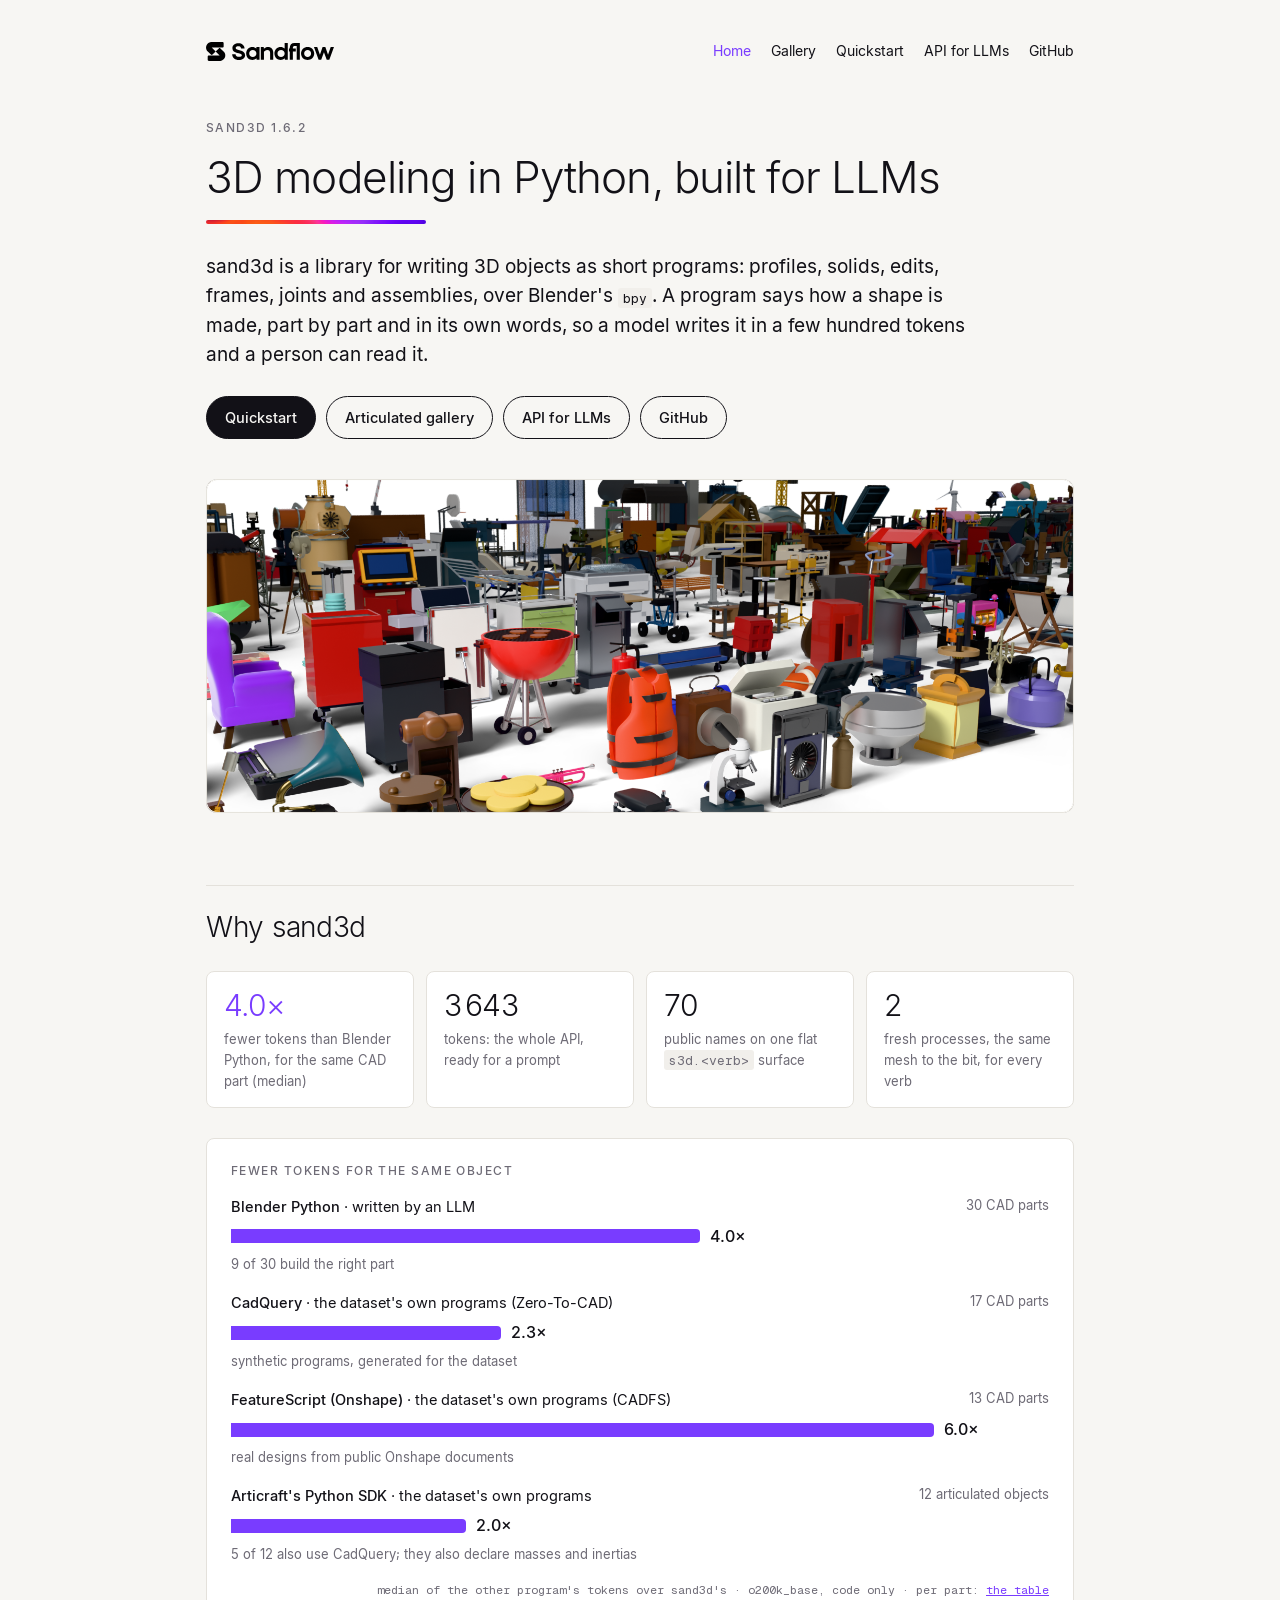
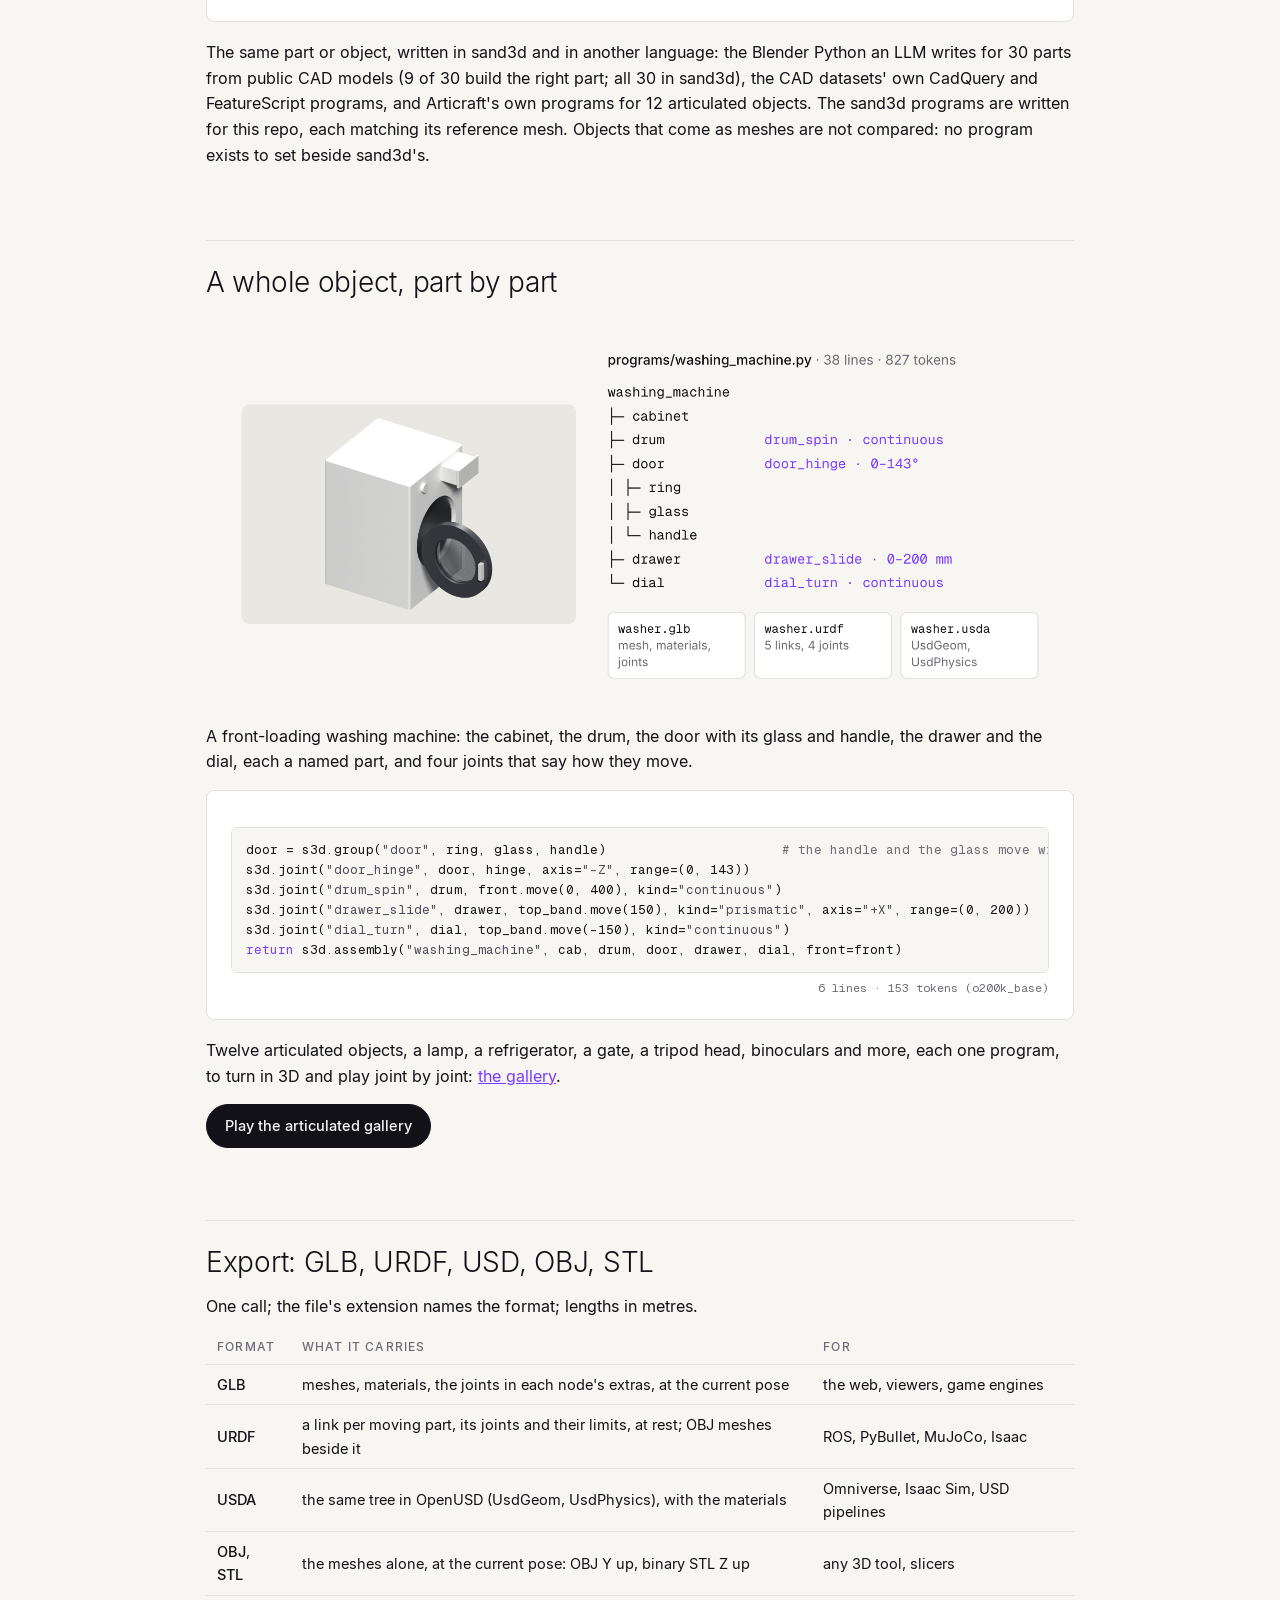
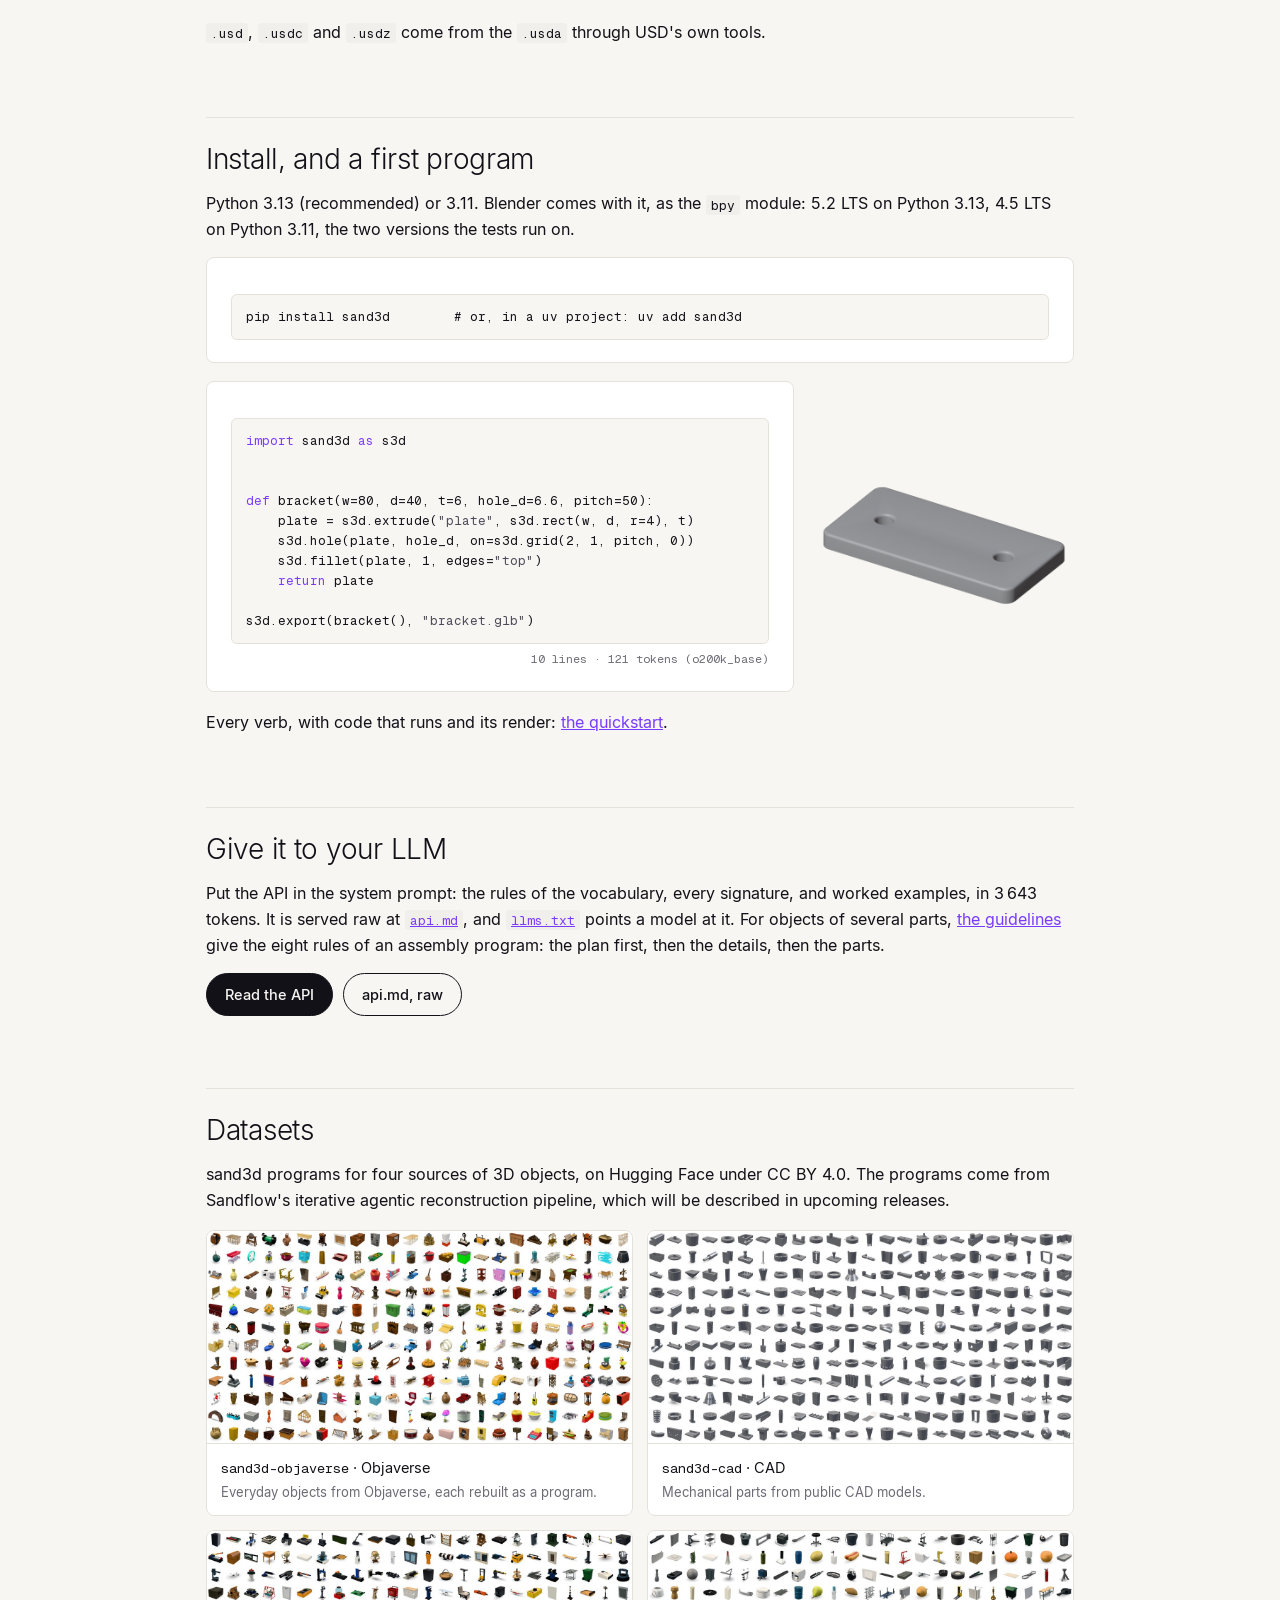
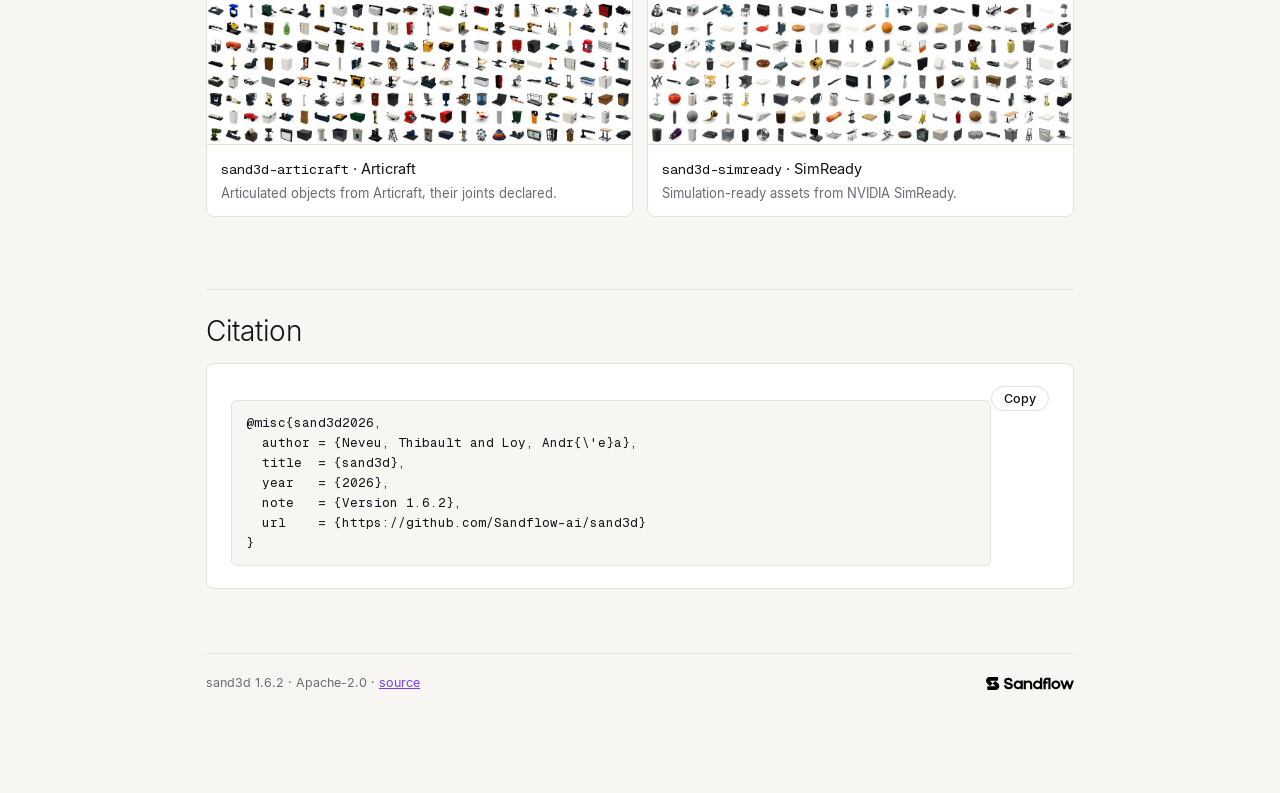
==== site/index.html @ d6c38350 "fix: the README's images show on PyPI PyPI renders the README without the repository around it, so i" ====
<!DOCTYPE html>
<html lang="en"><head><meta charset="utf-8">
<meta name="viewport" content="width=device-width, initial-scale=1">
<title>sand3d: 3D modeling in Python, built for LLMs</title>
<meta name="description" content="3D modeling in Python, built for LLMs.">
<link rel="icon" href="assets/sandflow-symbol-black.svg">
<link rel="stylesheet" href="assets/site.css">
</head><body><div class="page">
<div class="nav"><a href="index.html"><img class="marque" src="assets/sandflow-signature.svg" alt="Sandflow"></a><nav><a href="index.html" class="on">Home</a><a href="gallery.html">Gallery</a><a href="quickstart.html">Quickstart</a><a href="api.html">API for LLMs</a><a href="https://github.com/Sandflow-ai/sand3d">GitHub</a></nav></div>

<p class="repere">sand3d 1.6.2</p>
<h1>3D modeling in Python, built for LLMs</h1>
<div class="bande"></div>
<p class="chapo">sand3d is a library for writing 3D objects as short programs: profiles, solids, edits,
frames, joints and assemblies, over Blender's <code>bpy</code>. A program says how a shape is made, part by part
and in its own words, so a model writes it in a few hundred tokens and a person can read it.</p>
<div class="actions"><a class="btn plein" href="quickstart.html">Quickstart</a>
<a class="btn" href="gallery.html">Articulated gallery</a><a class="btn" href="api.html">API for LLMs</a>
<a class="btn" href="https://github.com/Sandflow-ai/sand3d">GitHub</a></div>
<div class="figure"><img src="assets/hero.png" alt="Objects written in sand3d"></div>

<h2 id="why">Why sand3d</h2>
<div class="cles">
<div class="cle fort"><span class="v">4.0×</span><span class="k">fewer tokens than Blender Python, for the same CAD part (median)</span></div>
<div class="cle"><span class="v">3&#8239;643</span><span class="k">tokens: the whole API, ready for a prompt</span></div>
<div class="cle"><span class="v">70</span><span class="k">public names on one flat <code>s3d.&lt;verb&gt;</code> surface</span></div>
<div class="cle"><span class="v">2</span><span class="k">fresh processes, the same mesh to the bit, for every verb</span></div>
</div>
<div class="fiche"><p class="repere" style="margin-bottom:14px">Fewer tokens for the same object</p><div style="margin:6px 0 16px">
<div style="display:flex;justify-content:space-between;font-size:14.5px"><span><strong>Blender Python</strong> · written by an LLM</span>
<span style="color:var(--gris);font-size:13px">30 CAD parts</span></div>
<div style="display:flex;align-items:center;gap:10px;margin:6px 0 5px"><div style="height:14px;width:57.3%;background:var(--violet);border-radius:0 4px 4px 0"></div><strong>4.0×</strong></div>
<div style="font-size:13px;color:var(--gris)">9 of 30 build the right part</div></div><div style="margin:6px 0 16px">
<div style="display:flex;justify-content:space-between;font-size:14.5px"><span><strong>CadQuery</strong> · the dataset&#x27;s own programs (Zero-To-CAD)</span>
<span style="color:var(--gris);font-size:13px">17 CAD parts</span></div>
<div style="display:flex;align-items:center;gap:10px;margin:6px 0 5px"><div style="height:14px;width:33.0%;background:var(--violet);border-radius:0 4px 4px 0"></div><strong>2.3×</strong></div>
<div style="font-size:13px;color:var(--gris)">synthetic programs, generated for the dataset</div></div><div style="margin:6px 0 16px">
<div style="display:flex;justify-content:space-between;font-size:14.5px"><span><strong>FeatureScript (Onshape)</strong> · the dataset&#x27;s own programs (CADFS)</span>
<span style="color:var(--gris);font-size:13px">13 CAD parts</span></div>
<div style="display:flex;align-items:center;gap:10px;margin:6px 0 5px"><div style="height:14px;width:86.0%;background:var(--violet);border-radius:0 4px 4px 0"></div><strong>6.0×</strong></div>
<div style="font-size:13px;color:var(--gris)">real designs from public Onshape documents</div></div><div style="margin:6px 0 16px">
<div style="display:flex;justify-content:space-between;font-size:14.5px"><span><strong>Articraft&#x27;s Python SDK</strong> · the dataset&#x27;s own programs</span>
<span style="color:var(--gris);font-size:13px">12 articulated objects</span></div>
<div style="display:flex;align-items:center;gap:10px;margin:6px 0 5px"><div style="height:14px;width:28.7%;background:var(--violet);border-radius:0 4px 4px 0"></div><strong>2.0×</strong></div>
<div style="font-size:13px;color:var(--gris)">5 of 12 also use CadQuery; they also declare masses and inertias</div></div><p class="counts">median of the other program's tokens over sand3d's · o200k_base, code only · per part: <a href="tokens.html">the table</a></p></div>
<p>The same part or object, written in sand3d and in another language: the Blender Python an LLM writes for 30 parts
from public CAD models (9 of 30 build the right part; all 30 in sand3d), the CAD datasets' own CadQuery and FeatureScript programs,
and Articraft's own programs for 12 articulated objects. The sand3d programs are written for this repo, each matching
its reference mesh. Objects that come as meshes are not compared: no program exists to set beside sand3d's.</p>

<h2 id="object">A whole object, part by part</h2>
<div class="figure"><img src="assets/washer.png" alt="A washing machine: its part tree, its joints, its three export files"></div>
<p>A front-loading washing machine: the cabinet, the drum, the door with its glass and handle, the drawer and the
dial, each a named part, and four joints that say how they move.</p>
<div class="fiche"><pre class="code">door = s3d.group(<span class="s">&quot;door&quot;</span>, ring, glass, handle)                      <span class="c"># the handle and the glass move with it</span>
s3d.joint(<span class="s">&quot;door_hinge&quot;</span>, door, hinge, axis=<span class="s">&quot;-Z&quot;</span>, range=(<span class="n">0</span>, <span class="n">143</span>))
s3d.joint(<span class="s">&quot;drum_spin&quot;</span>, drum, front.move(<span class="n">0</span>, <span class="n">400</span>), kind=<span class="s">&quot;continuous&quot;</span>)
s3d.joint(<span class="s">&quot;drawer_slide&quot;</span>, drawer, top_band.move(<span class="n">150</span>), kind=<span class="s">&quot;prismatic&quot;</span>, axis=<span class="s">&quot;+X&quot;</span>, range=(<span class="n">0</span>, <span class="n">200</span>))
s3d.joint(<span class="s">&quot;dial_turn&quot;</span>, dial, top_band.move(-<span class="n">150</span>), kind=<span class="s">&quot;continuous&quot;</span>)
<span class="k">return</span> s3d.assembly(<span class="s">&quot;washing_machine&quot;</span>, cab, drum, door, drawer, dial, front=front)</pre><p class="counts">6 lines · 153 tokens (o200k_base)</p></div>
<p>Twelve articulated objects, a lamp, a refrigerator, a gate, a tripod head, binoculars and more, each one program,
to turn in 3D and play joint by joint: <a href="gallery.html">the gallery</a>.</p>
<div class="actions"><a class="btn plein" href="gallery.html">Play the articulated gallery</a></div>

<h2 id="export">Export: GLB, URDF, USD, OBJ, STL</h2>
<p>One call; the file's extension names the format; lengths in metres.</p>
<table><tr><th>format</th><th>what it carries</th><th>for</th></tr>
<tr><td><strong>GLB</strong></td><td>meshes, materials, the joints in each node's extras, at the current pose</td><td>the web, viewers, game engines</td></tr>
<tr><td><strong>URDF</strong></td><td>a link per moving part, its joints and their limits, at rest; OBJ meshes beside it</td><td>ROS, PyBullet, MuJoCo, Isaac</td></tr>
<tr><td><strong>USDA</strong></td><td>the same tree in OpenUSD (UsdGeom, UsdPhysics), with the materials</td><td>Omniverse, Isaac Sim, USD pipelines</td></tr>
<tr><td><strong>OBJ</strong>, <strong>STL</strong></td><td>the meshes alone, at the current pose: OBJ Y up, binary STL Z up</td><td>any 3D tool, slicers</td></tr></table>
<p><code>.usd</code>, <code>.usdc</code> and <code>.usdz</code> come from the <code>.usda</code> through USD's own tools.</p>

<h2 id="start">Install, and a first program</h2>
<p>Python 3.13 (recommended) or 3.11. Blender comes with it, as the <code>bpy</code> module: 5.2 LTS on Python 3.13,
4.5 LTS on Python 3.11, the two versions the tests run on.</p>
<div class="fiche"><pre class="code">pip install sand3d        # or, in a uv project: uv add sand3d</pre></div>
<div class="cote"><div class="fiche"><pre class="code"><span class="k">import</span> sand3d <span class="k">as</span> s3d


<span class="k">def</span> <span class="f">bracket</span>(w=<span class="n">80</span>, d=<span class="n">40</span>, t=<span class="n">6</span>, hole_d=<span class="n">6.6</span>, pitch=<span class="n">50</span>):
    plate = s3d.extrude(<span class="s">&quot;plate&quot;</span>, s3d.rect(w, d, r=<span class="n">4</span>), t)
    s3d.hole(plate, hole_d, on=s3d.grid(<span class="n">2</span>, <span class="n">1</span>, pitch, <span class="n">0</span>))
    s3d.fillet(plate, <span class="n">1</span>, edges=<span class="s">&quot;top&quot;</span>)
    <span class="k">return</span> plate

s3d.export(bracket(), <span class="s">&quot;bracket.glb&quot;</span>)</pre><p class="counts">10 lines · 121 tokens (o200k_base)</p></div><img src="assets/bracket.png" alt="The bracket"></div>
<p>Every verb, with code that runs and its render: <a href="quickstart.html">the quickstart</a>.</p>

<h2 id="llm">Give it to your LLM</h2>
<p>Put the API in the system prompt: the rules of the vocabulary, every signature, and worked examples, in
3&#8239;643 tokens. It is served raw at <a href="api.md"><code>api.md</code></a>, and
<a href="llms.txt"><code>llms.txt</code></a> points a model at it. For objects of several parts, <a href="guidelines.html">the guidelines</a> give the
eight rules of an assembly program: the plan first, then the details, then the parts.</p>
<div class="actions"><a class="btn plein" href="api.html">Read the API</a><a class="btn" href="api.md">api.md, raw</a></div>

<h2 id="datasets">Datasets</h2>
<p>sand3d programs for four sources of 3D objects, on Hugging Face under CC BY 4.0. The programs come from
Sandflow's iterative agentic reconstruction pipeline, which will be described in upcoming releases.</p>
<div class="datasets"><a class="ds" href="https://huggingface.co/datasets/Sandflow/sand3d-objaverse">
<img src="assets/datasets/sand3d-objaverse.jpg" alt="sand3d-objaverse"><span><strong>sand3d-objaverse</strong> · Objaverse</span>
<em>Everyday objects from Objaverse, each rebuilt as a program.</em></a><a class="ds" href="https://huggingface.co/datasets/Sandflow/sand3d-cad">
<img src="assets/datasets/sand3d-cad.jpg" alt="sand3d-cad"><span><strong>sand3d-cad</strong> · CAD</span>
<em>Mechanical parts from public CAD models.</em></a><a class="ds" href="https://huggingface.co/datasets/Sandflow/sand3d-articraft">
<img src="assets/datasets/sand3d-articraft.jpg" alt="sand3d-articraft"><span><strong>sand3d-articraft</strong> · Articraft</span>
<em>Articulated objects from Articraft, their joints declared.</em></a><a class="ds" href="https://huggingface.co/datasets/Sandflow/sand3d-simready">
<img src="assets/datasets/sand3d-simready.jpg" alt="sand3d-simready"><span><strong>sand3d-simready</strong> · SimReady</span>
<em>Simulation-ready assets from NVIDIA SimReady.</em></a></div>

<h2 id="citation">Citation</h2>
<div class="fiche"><button class="copie" data-copy="bib">Copy</button><pre class="code" id="bib">@misc{sand3d2026,
  author = {Neveu, Thibault and Loy, Andr{\&#x27;e}a},
  title  = {sand3d},
  year   = {2026},
  note   = {Version 1.6.2},
  url    = {https://github.com/Sandflow-ai/sand3d}
}</pre></div>

<div class="fin"><span>sand3d 1.6.2 · Apache-2.0 · <a href="https://github.com/Sandflow-ai/sand3d">source</a></span>
<img src="assets/sandflow-signature.svg" alt="Sandflow"></div>
</div><script>
document.querySelectorAll("[data-copy]").forEach(b => b.addEventListener("click", () => {
  const text = document.getElementById(b.dataset.copy).textContent;
  navigator.clipboard.writeText(text).then(() => { const t = b.textContent; b.textContent = "Copied";
    setTimeout(() => b.textContent = t, 1400); });
}));
</script></body></html>
---- site/assets/site.css ----
@font-face { font-family: "Inter"; font-weight: 300; font-display: swap; src: url(inter-300.woff2) format("woff2") }
@font-face { font-family: "Inter"; font-weight: 400; font-display: swap; src: url(inter-400.woff2) format("woff2") }
@font-face { font-family: "Inter"; font-weight: 500; font-display: swap; src: url(inter-500.woff2) format("woff2") }
@font-face { font-family: "Geist Mono"; font-weight: 400; font-display: swap; src: url(geist-mono-400.ttf) format("truetype") }
/* Sandflow's visual identity, light theme: Craie ground, Encre text, Inter in three
   weights and Geist Mono for code, violet the one touch of colour, the gradient a thin band.
   The fonts, the logo and the band are embedded by page.py (brand/). */
:root {
  --encre: #121117;   --craie: #F7F6F3;   --gris: #6E6B76;   --blanc: #FFFFFF;
  --violet: #793CFF;  --violet-pale: #EFE8FF;  --violet-voile: #F6F2FF;
  --corail-texte: #C2234A;
  --filet: #E4E1DB;   --craie-2: #F1EFEB;
  --radius: 8px;
  --sans: "Inter", system-ui, -apple-system, "Segoe UI", sans-serif;
  --mono: "Geist Mono", ui-monospace, SFMono-Regular, Menlo, monospace;
}
* { box-sizing: border-box }
html { -webkit-print-color-adjust: exact; print-color-adjust: exact }
body {
  margin: 0; background: var(--craie); color: var(--encre);
  font: 400 16px/1.6 var(--sans); font-synthesis: none; text-align: left;
  -webkit-font-smoothing: antialiased;
}
.page { max-width: 920px; margin: 0 auto; padding: 40px 26px 100px }
.marque { width: 128px; height: auto; display: block; margin: 0 0 56px }
h1 { font-size: 44px; line-height: 1.12; font-weight: 300; letter-spacing: -.02em; margin: 0 0 18px }
h2 { font-size: 28px; line-height: 1.25; font-weight: 300; letter-spacing: -.01em;
     margin: 72px 0 14px; padding-top: 24px; border-top: 1px solid var(--filet) }
h3 { font-size: 16px; font-weight: 500; margin: 0 0 6px }
p  { margin: 0 0 15px }
a  { color: var(--violet) }
strong { font-weight: 500 }
.bande { height: 4px; background: url("band.jpg") center / cover no-repeat; border-radius: 2px;
         margin: 0 0 28px; max-width: 220px }
.chapo { font-size: 19px; line-height: 1.55; color: var(--encre); margin-bottom: 26px; max-width: 64ch }
.meta-bloc { font-size: 13.5px; color: var(--gris); line-height: 1.9;
             border-left: 1px solid var(--filet); padding-left: 15px; margin-bottom: 36px }
.meta-bloc strong { color: var(--encre) }
.cles { display: grid; grid-template-columns: repeat(auto-fit, minmax(160px, 1fr));
        gap: 12px; margin: 26px 0 30px }
.cle  { background: var(--blanc); border: 1px solid var(--filet); border-radius: var(--radius); padding: 16px 17px }
.cle .v { font-size: 30px; font-weight: 300; letter-spacing: -.02em; display: block; line-height: 1.15 }
.cle .k { font-size: 13px; color: var(--gris); margin-top: 6px; display: block }
.cle.fort .v { color: var(--violet) }
.repere { font-size: 12px; font-weight: 500; letter-spacing: .12em; text-transform: uppercase; color: var(--gris) }
.cle-phrase { font-size: 17px; line-height: 1.55; color: var(--encre); margin: 0 0 22px; max-width: 70ch }
table { width: 100%; border-collapse: collapse; margin: 18px 0 24px; font-size: 14.5px }
th { text-align: left; font-size: 12px; font-weight: 500; color: var(--gris); text-transform: uppercase;
     letter-spacing: .1em; padding: 0 11px 8px; border-bottom: 1px solid var(--filet) }
td { padding: 8px 11px; border-bottom: 1px solid var(--filet) }
.fiche { background: var(--blanc); border: 1px solid var(--filet); border-radius: var(--radius);
         padding: 22px 24px; margin-bottom: 18px }
.fiche--large { padding: 26px 28px }
.pid { font-family: var(--mono); font-size: 11.5px; color: var(--gris); font-weight: 400; margin-left: 8px }
.duo { display: grid; grid-template-columns: 1fr 1fr; gap: 13px; margin: 14px 0 10px }
figure { margin: 0 }
figcaption { font-size: 12px; color: var(--gris); margin-top: 6px; text-align: center; font-family: var(--mono) }
.note { background: var(--blanc); border: 1px solid var(--filet); border-left: 2px solid var(--encre);
        padding: 14px 17px; border-radius: 0 6px 6px 0; font-size: 14.5px; margin: 22px 0 }
.note--ok { border-left-color: var(--violet) }
ul { padding-left: 21px; margin: 0 0 17px } li { margin-bottom: 9px }
code { font-family: var(--mono); font-size: 13px; background: var(--craie-2); padding: 1.5px 5px; border-radius: 3px }
.fin { margin-top: 64px; padding-top: 19px; border-top: 1px solid var(--filet); font-size: 12.5px; color: var(--gris);
       display: flex; justify-content: space-between; align-items: center; gap: 16px; flex-wrap: wrap }
.fin img { width: 88px; height: auto; display: block }
@media (max-width: 660px) {
  .duo { grid-template-columns: 1fr }
  .page { padding: 28px 17px 66px }
  h1 { font-size: 32px }
}
@media print { body { background: var(--blanc) } }

/* quickstart */
.toc { display: flex; flex-wrap: wrap; gap: 8px; margin: 0 0 10px }
.toc a { font-size: 13px; text-decoration: none; background: var(--blanc); border: 1px solid var(--filet);
         border-radius: 999px; padding: 4px 12px; color: var(--encre) }
.toc a:hover { border-color: var(--violet); color: var(--violet) }
.sig { display: flex; gap: 12px; align-items: baseline; flex-wrap: wrap; margin: 2px 0 }
.sig code { color: var(--violet); background: none; padding: 0; font-size: 13px }
.sig span { font-size: 13.5px; color: var(--gris) }
.fnote { font-size: 14.5px; margin: 10px 0 12px }
.split { display: grid; grid-template-columns: 1fr; gap: 14px }
.split .solo { text-align: center }
.solo img { max-width: 100%; max-height: 420px; width: auto; height: auto; display: inline-block;
            border: 1px solid var(--filet); border-radius: 6px }
.duo img { height: 360px; width: 100%; object-fit: contain; background: var(--blanc);
           border: 1px solid var(--filet); border-radius: 6px; display: block }
pre.code { font-family: var(--mono); font-size: 12.5px; line-height: 1.6; background: var(--craie);
           border: 1px solid var(--filet); border-radius: 6px; padding: 12px 14px; margin: 0;
           overflow-x: auto; white-space: pre; color: var(--encre) }
pre.code .k { color: var(--violet) }
pre.code .vb { color: var(--encre); font-weight: 500 }
pre.code .f { color: var(--encre); font-weight: 500 }
pre.code .s { color: #4E4A57 }
pre.code .n { color: var(--encre) }
pre.code .c { color: var(--gris); font-style: italic }
.fiche > pre.code { margin-top: 14px }
ol.rules { padding-left: 22px } ol.rules li { margin-bottom: 11px }
ul.lines { margin: 14px 0 0; font-size: 14.5px }
.counts { font-family: var(--mono); font-size: 11.5px; color: var(--gris); margin: 6px 0 0; text-align: right }
/* the 3D viewer: parts | model | code, wider than the page */
.viewer-card { margin-bottom: 10px }
.viewer { width: min(1480px, calc(100vw - 40px)); position: relative; left: 50%; transform: translateX(-50%);
          display: grid; grid-template-columns: 210px minmax(0, 1.15fr) minmax(0, 1fr); gap: 12px; height: 580px }
.viewer .tree { background: var(--blanc); border: 1px solid var(--filet); border-radius: var(--radius); overflow: auto;
                padding: 8px 0; font-size: 13px }
.viewer .row { cursor: pointer; padding: 4px 10px; white-space: nowrap; display: flex; align-items: center; gap: 8px }
.viewer .row:hover { background: var(--craie) }
.viewer .row.on { background: var(--violet-pale); color: var(--violet); font-weight: 500 }
.viewer .row b { width: 10px; height: 10px; border-radius: 3px; flex: none; border: 1px solid rgba(0,0,0,.15) }
.viewer .row em { color: var(--gris); font-style: normal; font-family: var(--mono); font-size: 11.5px }
.viewer .view3d { position: relative; background: var(--blanc); border: 1px solid var(--filet); border-radius: var(--radius); overflow: hidden }
.viewer canvas { width: 100%; height: 100%; display: block; cursor: grab }
.viewer .hint { position: absolute; left: 12px; bottom: 9px; font-size: 11.5px; color: var(--gris); pointer-events: none }
.viewer .vcode { height: 100%; overflow: auto; padding: 10px 0; background: var(--blanc) }
.viewer .ln { display: block; padding: 0 12px 0 0; white-space: pre }
.viewer .ln i { display: inline-block; width: 38px; padding-right: 10px; text-align: right; color: #AEABB5;
                font-style: normal; user-select: none }
.viewer .ln.hot { background: var(--violet-voile); box-shadow: inset 2px 0 0 var(--violet) }
.viewer + .counts { width: min(1480px, calc(100vw - 40px)); position: relative; left: 50%; transform: translateX(-50%) }
@media (max-width: 900px) { .viewer { grid-template-columns: 1fr; height: auto } .viewer .view3d { height: 420px }
                            .viewer .vcode { max-height: 420px } }
.gallery { display: grid; grid-template-columns: repeat(8, minmax(0, 1fr)); gap: 8px; margin: 18px 0 14px;
           width: min(1480px, calc(100vw - 40px)); position: relative; left: 50%; transform: translateX(-50%) }
.thumb { background: var(--blanc); border: 1px solid var(--filet); border-radius: 8px; padding: 6px 6px 7px; cursor: pointer;
         font: inherit; text-align: left; display: flex; flex-direction: column; gap: 3px; color: var(--encre) }
.thumb img { width: 100%; height: 82px; object-fit: contain; display: block }
.thumb span { font-size: 12.5px; font-weight: 500 }
.thumb em { font-style: normal; font-family: var(--mono); font-size: 10.5px; color: var(--gris);
            overflow: hidden; text-overflow: ellipsis; white-space: nowrap }
.thumb:hover { border-color: var(--violet) }
.thumb.on { border-color: var(--violet); box-shadow: 0 0 0 2px var(--violet-pale) }
.vwrap[hidden] { display: none }
@media (max-width: 1100px) { .gallery { grid-template-columns: repeat(4, minmax(0, 1fr)) } }
/* the articulated gallery: the objects in a column, the viewer beside it; the joints under the model */
.agal { width: min(1560px, calc(100vw - 40px)); margin: 0 auto 30px; display: grid; grid-template-columns: 190px minmax(0, 1fr); gap: 14px }
.agal .gallery { width: auto; position: static; transform: none; grid-template-columns: 1fr; margin: 0; align-content: start;
                 max-height: 640px; overflow-y: auto; padding-right: 4px }
.agal .thumb img { height: 96px }
.agal .viewer { width: auto; position: static; transform: none; grid-template-columns: 200px minmax(0, 1.2fr) minmax(0, 1fr) }
.agal .viewer + .counts { width: auto; position: static; transform: none }
.joints { display: flex; flex-wrap: wrap; align-items: center; gap: 10px 22px; margin: 10px 0 2px; font-size: 13px }
.joints .play { font: 500 13.5px var(--sans); background: var(--encre); color: var(--craie); border: 0; border-radius: 999px;
                padding: 7px 18px; cursor: pointer }
.joints .play:hover { background: var(--violet) }
.joints label { display: flex; align-items: center; gap: 8px; font-family: var(--mono); font-size: 12px }
.joints input { accent-color: var(--violet); width: 130px }
.joints em { font-style: normal; color: var(--gris); min-width: 44px }
@media (max-width: 1100px) { .agal { grid-template-columns: 1fr } .agal .gallery { grid-template-columns: repeat(4, 1fr); max-height: none } }

.nav { display: flex; align-items: center; justify-content: space-between; gap: 16px; margin: 0 0 56px }
.nav .marque { margin: 0 }
.nav nav { display: flex; gap: 20px; font-size: 14px }
.nav nav a { color: var(--encre); text-decoration: none }
.nav nav a:hover, .nav nav a.on { color: var(--violet) }
.actions { display: flex; gap: 10px; flex-wrap: wrap; margin: 0 0 40px }
.btn { display: inline-block; font-size: 14.5px; font-weight: 500; text-decoration: none; border-radius: 999px;
       padding: 9px 18px; border: 1px solid var(--encre); color: var(--encre) }
.btn.plein { background: var(--encre); color: var(--craie) }
.btn:hover { border-color: var(--violet); color: var(--violet) }
.btn.plein:hover { background: var(--violet); color: var(--blanc) }
.figure { margin: 18px 0 8px }
.figure img { width: 100%; height: auto; display: block; border-radius: 8px }
.cote { display: grid; grid-template-columns: 1fr 260px; gap: 20px; align-items: center }
.cote img { width: 100%; height: auto }
.copie { float: right; font: 500 12.5px var(--sans); background: var(--blanc); border: 1px solid var(--filet);
         border-radius: 999px; padding: 4px 12px; cursor: pointer; color: var(--encre) }
.copie:hover { border-color: var(--violet); color: var(--violet) }
ol.rules li { font-size: 15px }
.datasets { display: grid; grid-template-columns: 1fr 1fr; gap: 14px; margin: 16px 0 10px }
.ds { display: block; background: var(--blanc); border: 1px solid var(--filet); border-radius: var(--radius);
      overflow: hidden; text-decoration: none; color: var(--encre) }
.ds:hover { border-color: var(--violet) }
.ds img { width: 100%; height: auto; display: block; border-bottom: 1px solid var(--filet) }
.ds span { display: block; font-size: 14.5px; padding: 12px 14px 2px }
.ds strong { font-weight: 500; font-family: var(--mono); font-size: 13.5px }
.ds em { display: block; font-style: normal; font-size: 13px; color: var(--gris); padding: 0 14px 13px }
@media (max-width: 660px) { .datasets { grid-template-columns: 1fr } .cote { grid-template-columns: 1fr } .nav nav { gap: 12px } }
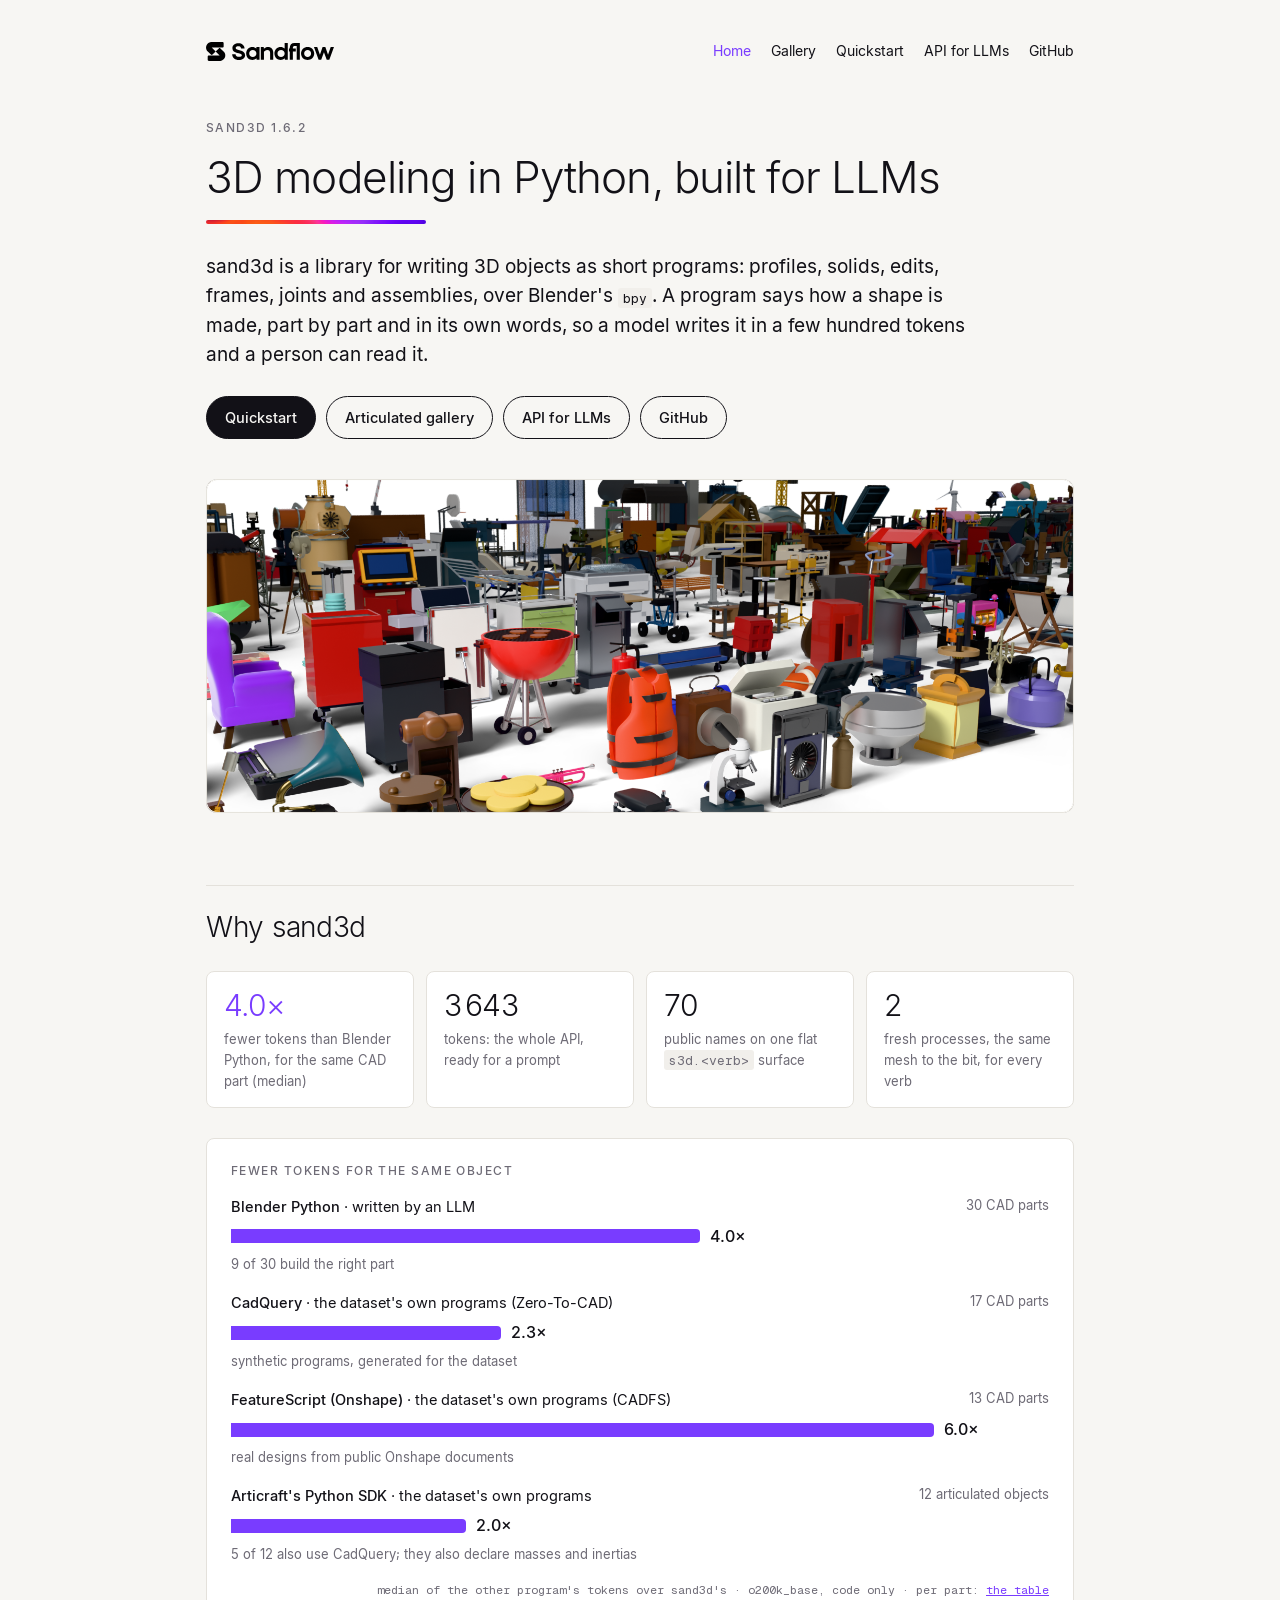
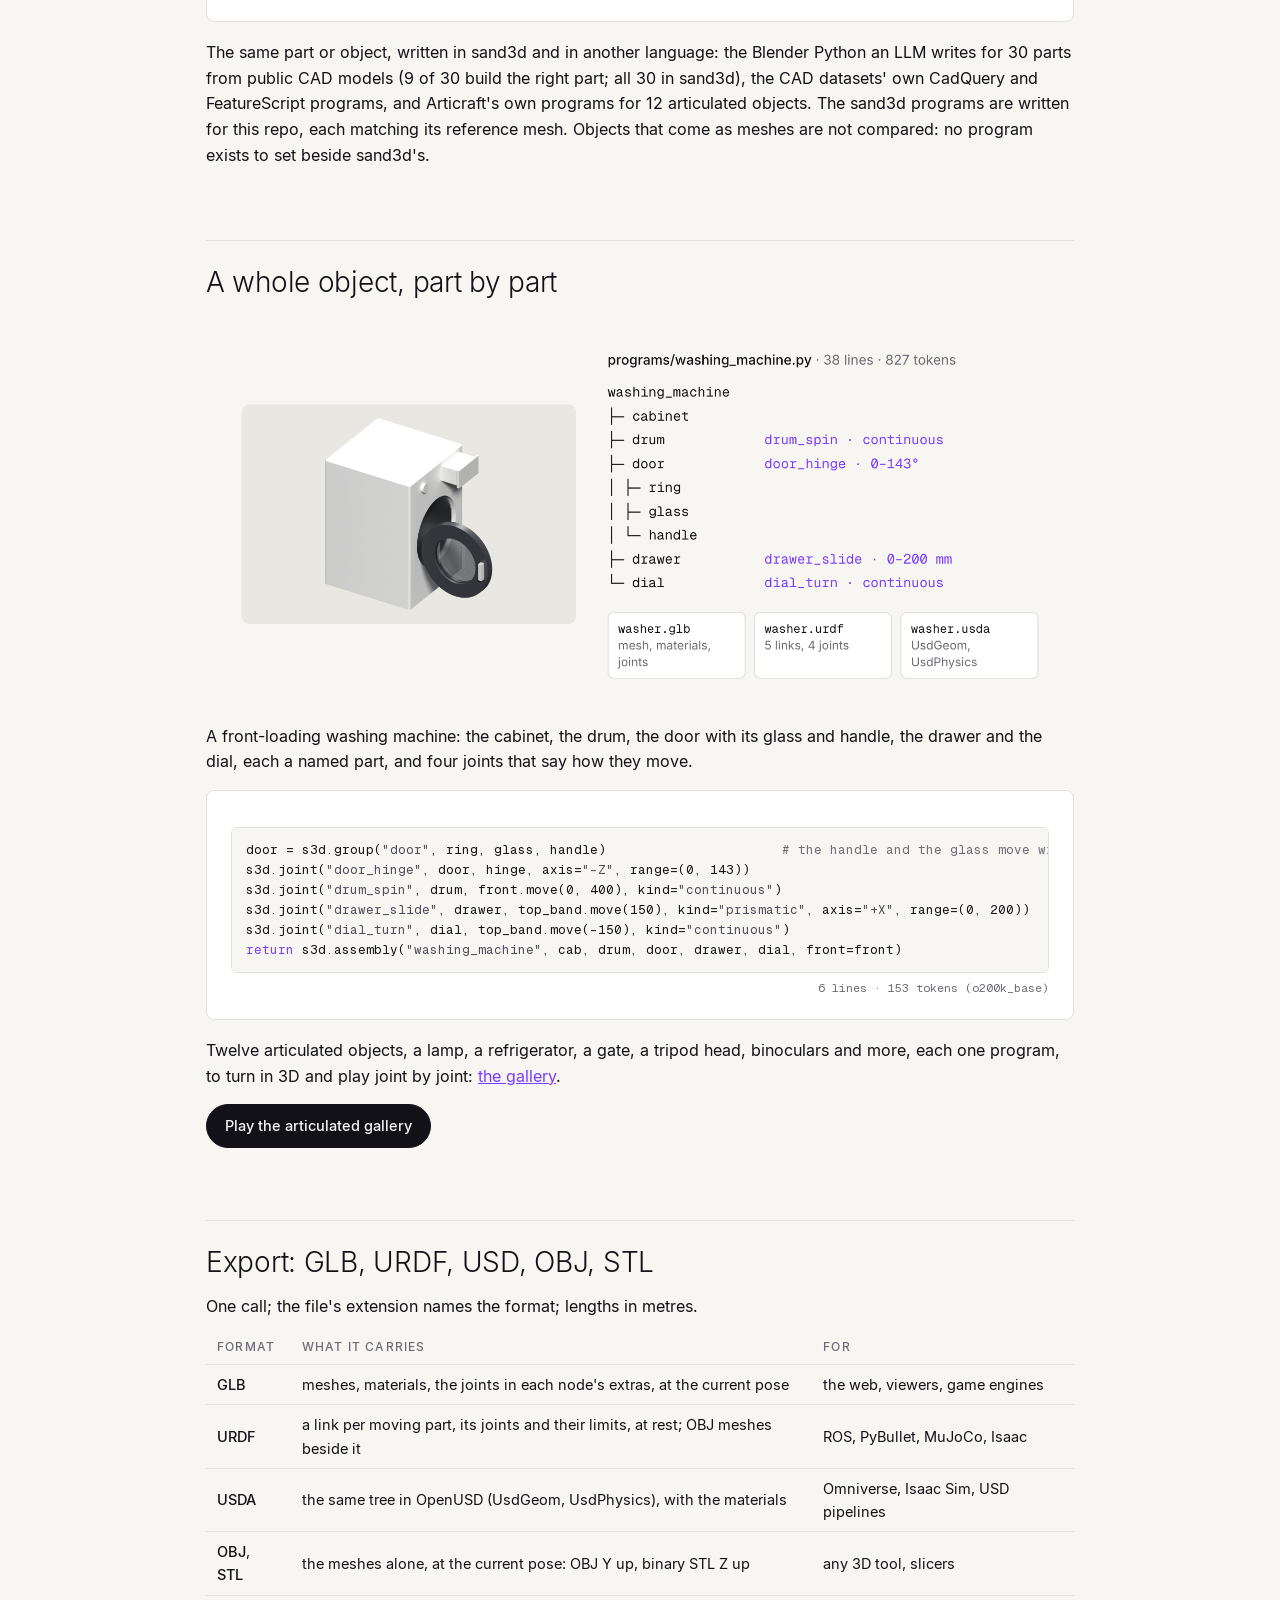
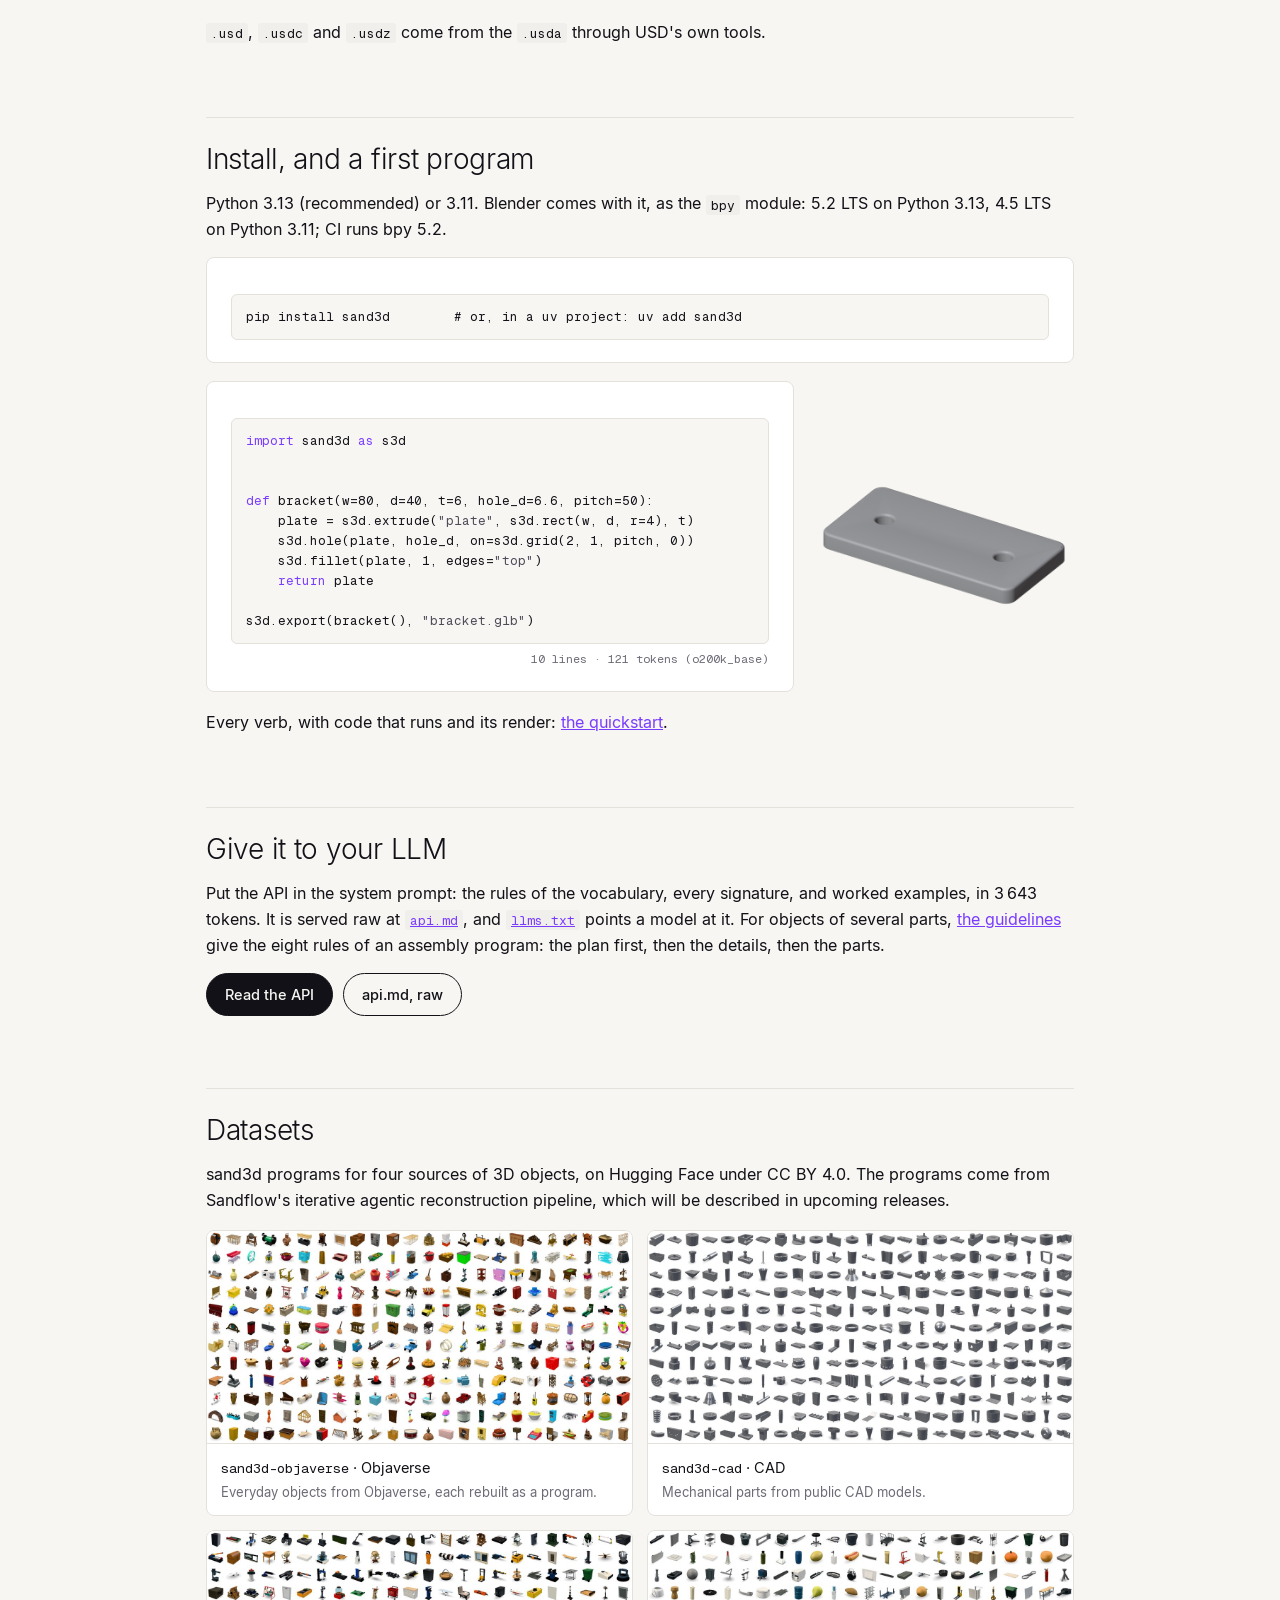
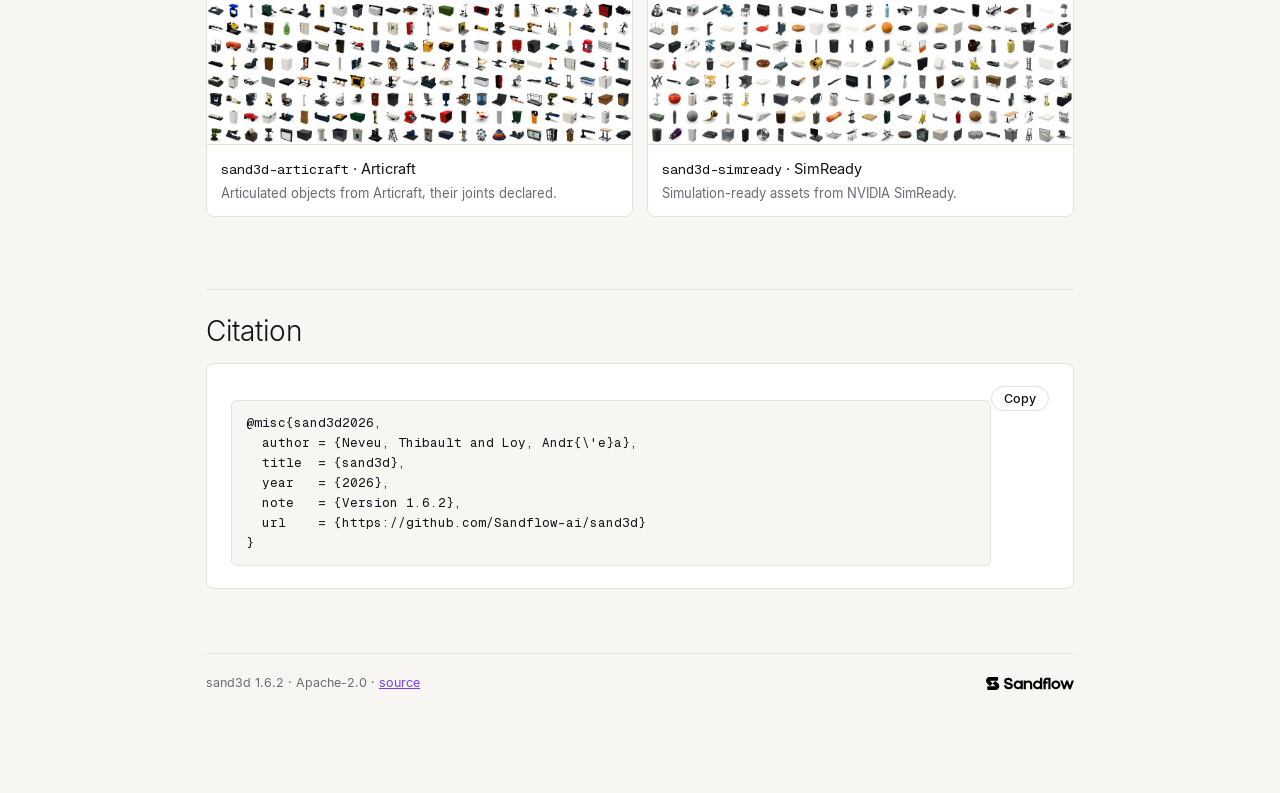
==== commit b94416f9: "docs: drop internal references and the old name, state what CI runs - Site: the washing machine's do" ====
--- a/site/index.html
+++ b/site/index.html
@@ -73,7 +73,7 @@
 
 <h2 id="start">Install, and a first program</h2>
 <p>Python 3.13 (recommended) or 3.11. Blender comes with it, as the <code>bpy</code> module: 5.2 LTS on Python 3.13,
-4.5 LTS on Python 3.11, the two versions the tests run on.</p>
+4.5 LTS on Python 3.11; CI runs bpy 5.2.</p>
 <div class="fiche"><pre class="code">pip install sand3d        # or, in a uv project: uv add sand3d</pre></div>
 <div class="cote"><div class="fiche"><pre class="code"><span class="k">import</span> sand3d <span class="k">as</span> s3d
 
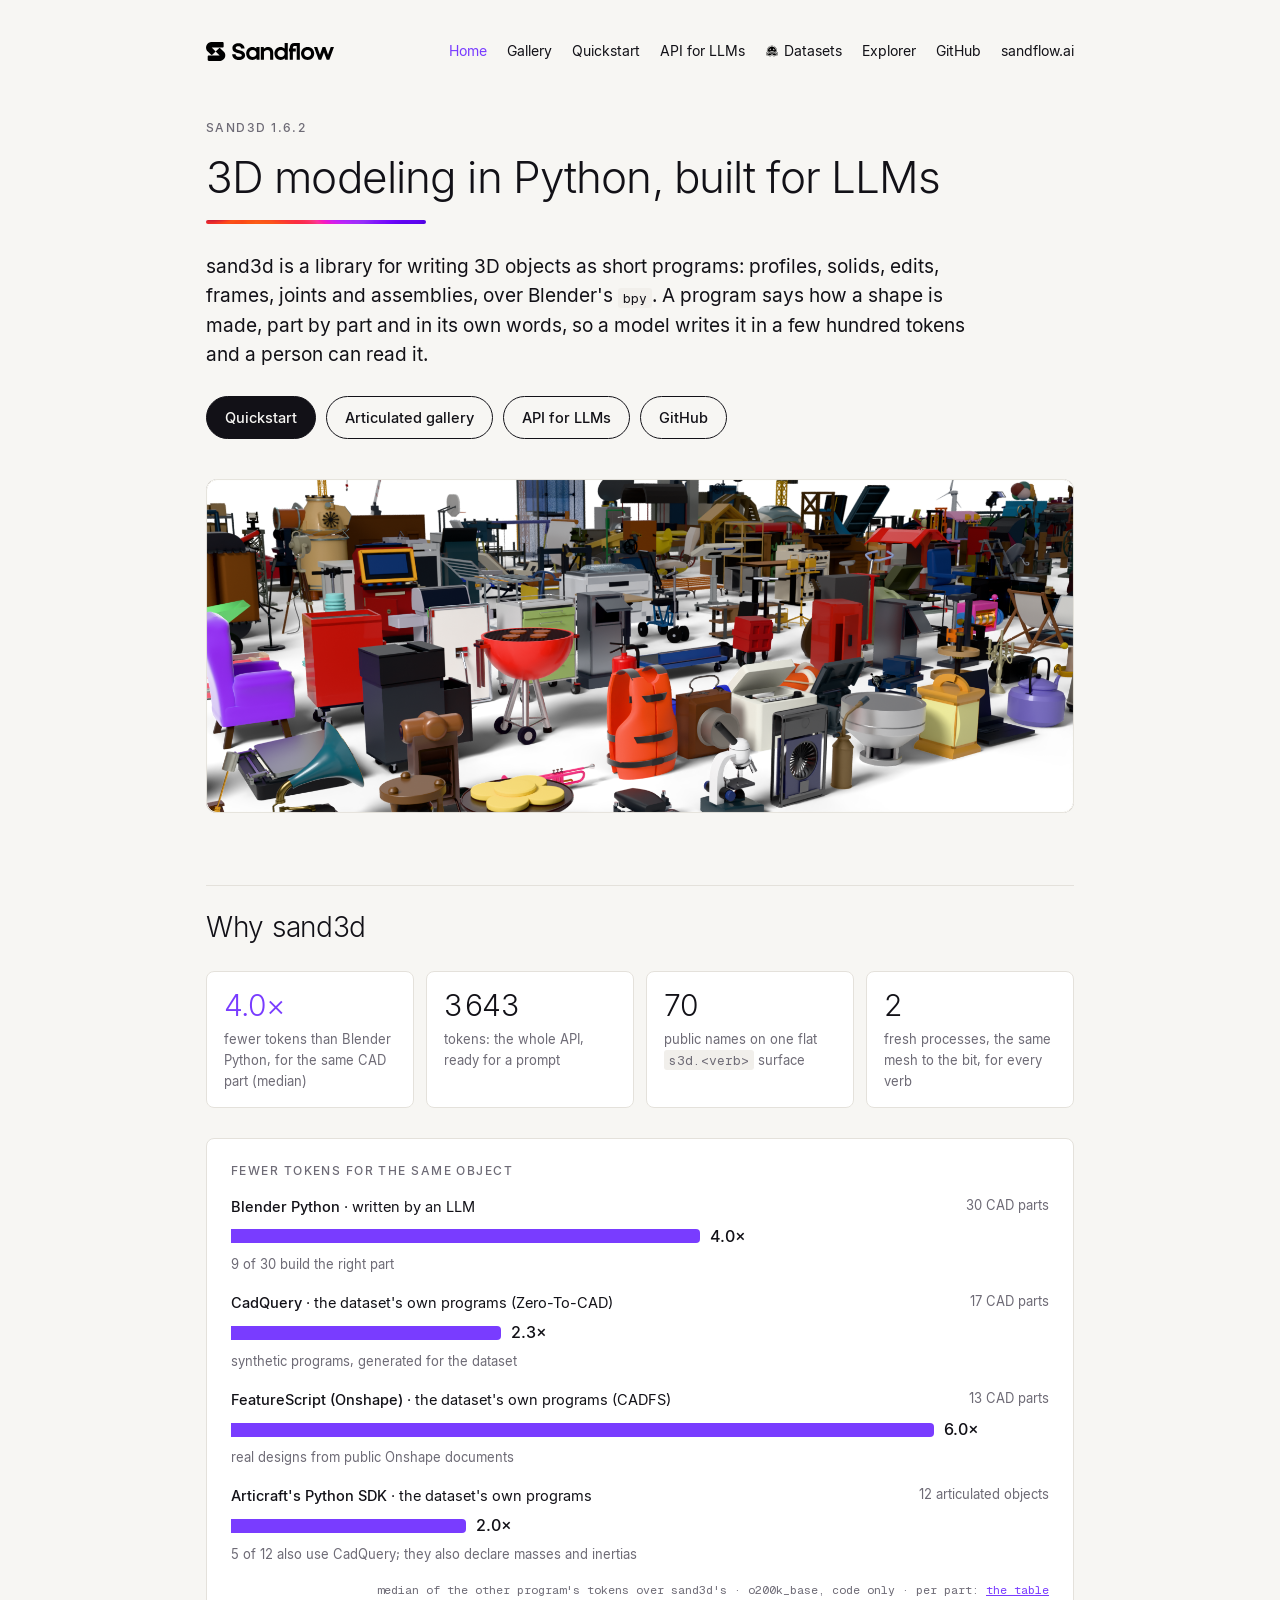
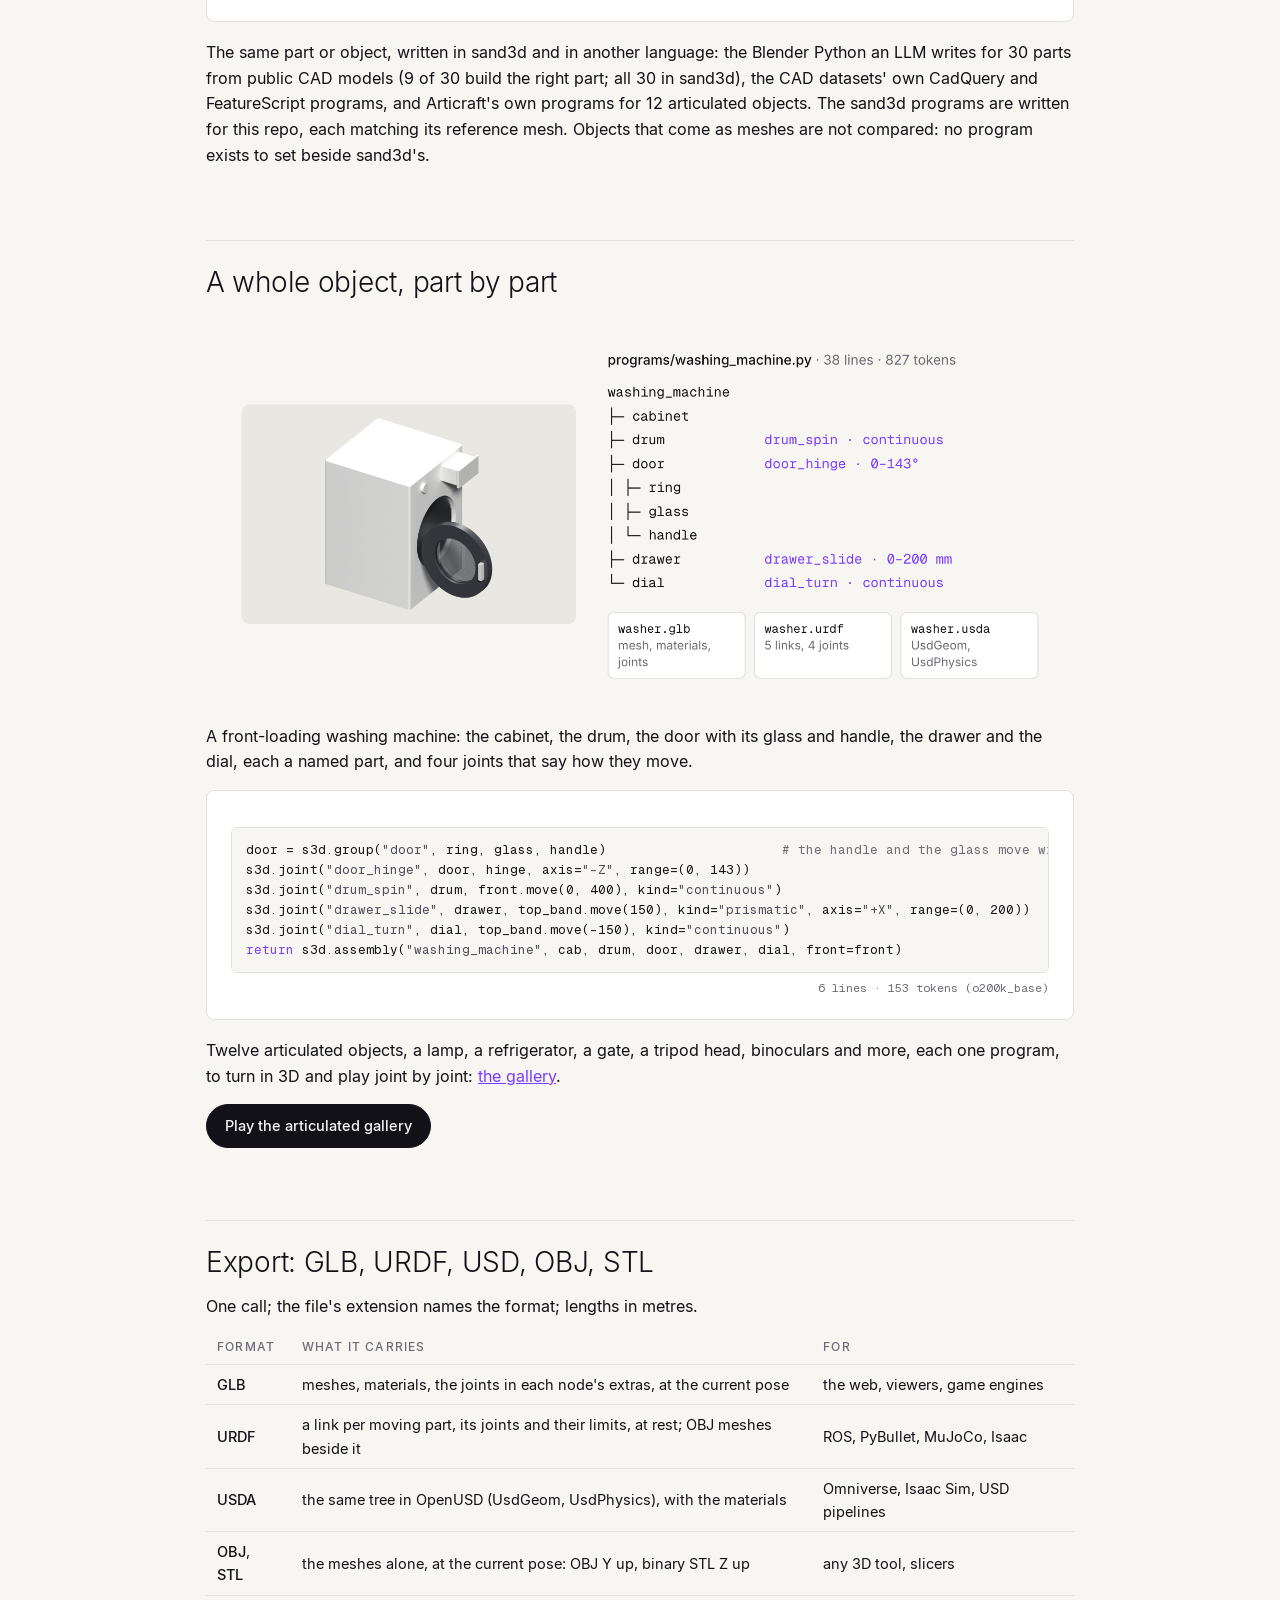
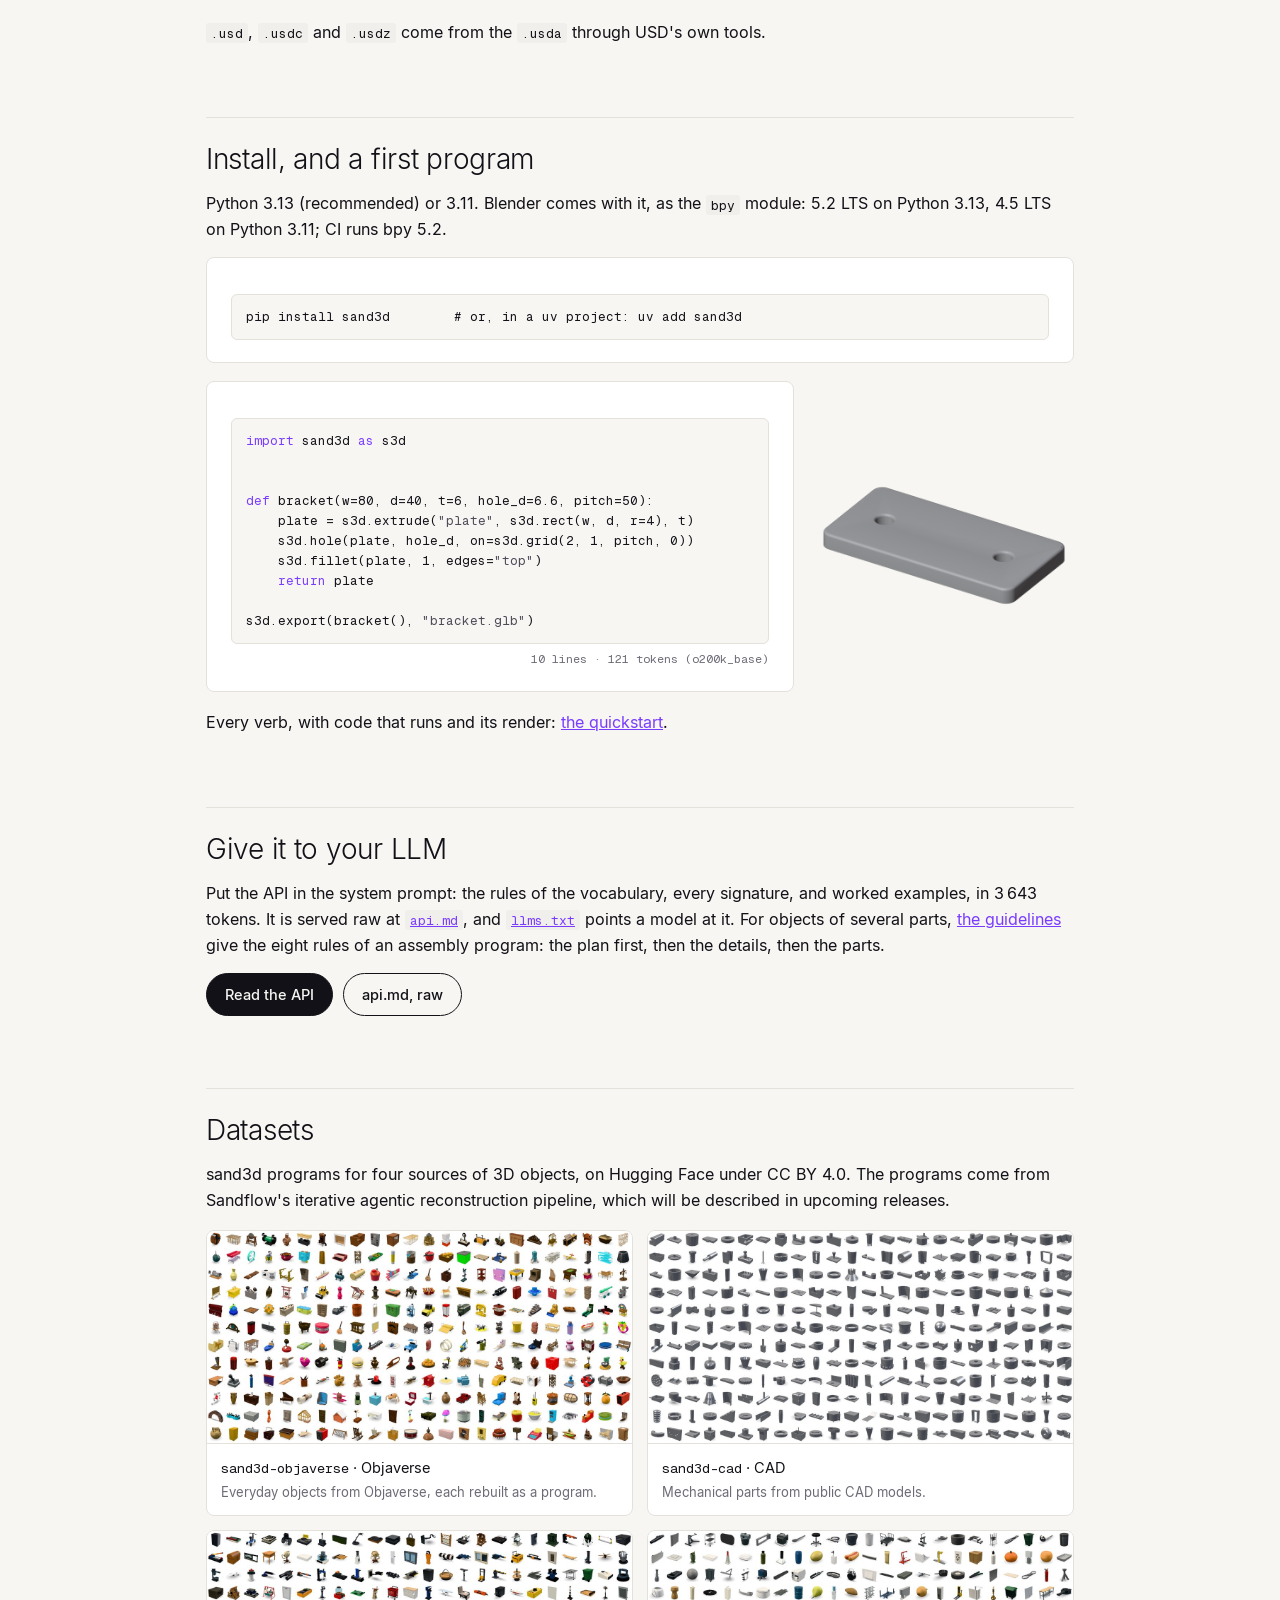
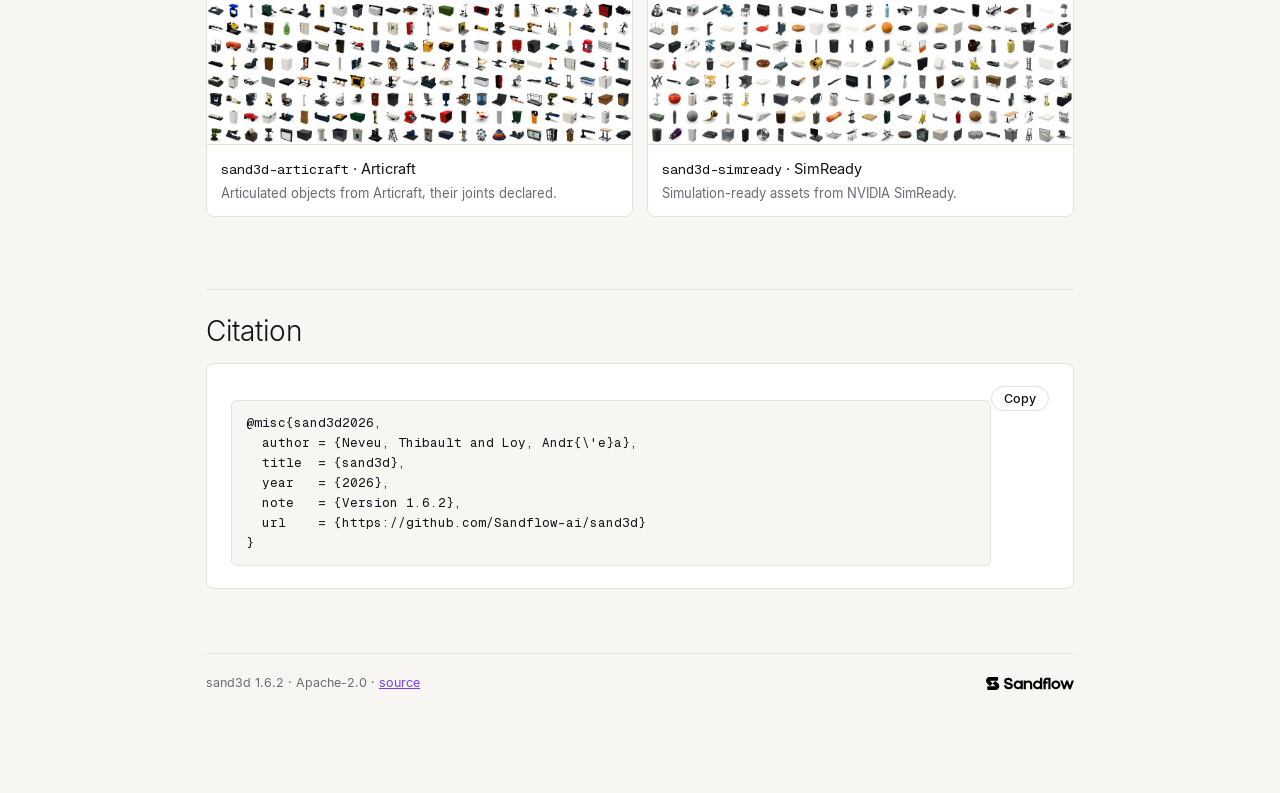
==== commit 782989cd: "docs: link the website, docs, datasets and explorer to one another - README: the link bar reads Webs" ====
--- a/site/index.html
+++ b/site/index.html
@@ -6,7 +6,7 @@
 <link rel="icon" href="assets/sandflow-symbol-black.svg">
 <link rel="stylesheet" href="assets/site.css">
 </head><body><div class="page">
-<div class="nav"><a href="index.html"><img class="marque" src="assets/sandflow-signature.svg" alt="Sandflow"></a><nav><a href="index.html" class="on">Home</a><a href="gallery.html">Gallery</a><a href="quickstart.html">Quickstart</a><a href="api.html">API for LLMs</a><a href="https://github.com/Sandflow-ai/sand3d">GitHub</a></nav></div>
+<div class="nav"><a href="index.html"><img class="marque" src="assets/sandflow-signature.svg" alt="Sandflow"></a><nav><a href="index.html" class="on">Home</a><a href="gallery.html">Gallery</a><a href="quickstart.html">Quickstart</a><a href="api.html">API for LLMs</a><a href="https://huggingface.co/collections/Sandflow/sand3d-6aec268fbdcd3bc174236168"><img class="hf" src="assets/hf-logo-monochrome.svg" alt="">Datasets</a><a href="https://huggingface.co/spaces/Sandflow/sand3d-explorer">Explorer</a><a href="https://github.com/Sandflow-ai/sand3d">GitHub</a><a href="https://sandflow.ai/sand3d/">sandflow.ai</a></nav></div>
 
 <p class="repere">sand3d 1.6.2</p>
 <h1>3D modeling in Python, built for LLMs</h1>
--- a/site/assets/site.css
+++ b/site/assets/site.css
@@ -148,9 +148,10 @@
 .joints em { font-style: normal; color: var(--gris); min-width: 44px }
 @media (max-width: 1100px) { .agal { grid-template-columns: 1fr } .agal .gallery { grid-template-columns: repeat(4, 1fr); max-height: none } }
 
-.nav { display: flex; align-items: center; justify-content: space-between; gap: 16px; margin: 0 0 56px }
+.nav { display: flex; flex-wrap: wrap; align-items: center; justify-content: space-between; gap: 16px; margin: 0 0 56px }
 .nav .marque { margin: 0 }
-.nav nav { display: flex; gap: 20px; font-size: 14px }
+.nav nav { display: flex; flex-wrap: wrap; justify-content: flex-end; gap: 6px 20px; font-size: 14px }
+.nav nav img.hf { height: 14px; width: auto; vertical-align: -2px; margin-right: 5px }
 .nav nav a { color: var(--encre); text-decoration: none }
 .nav nav a:hover, .nav nav a.on { color: var(--violet) }
 .actions { display: flex; gap: 10px; flex-wrap: wrap; margin: 0 0 40px }
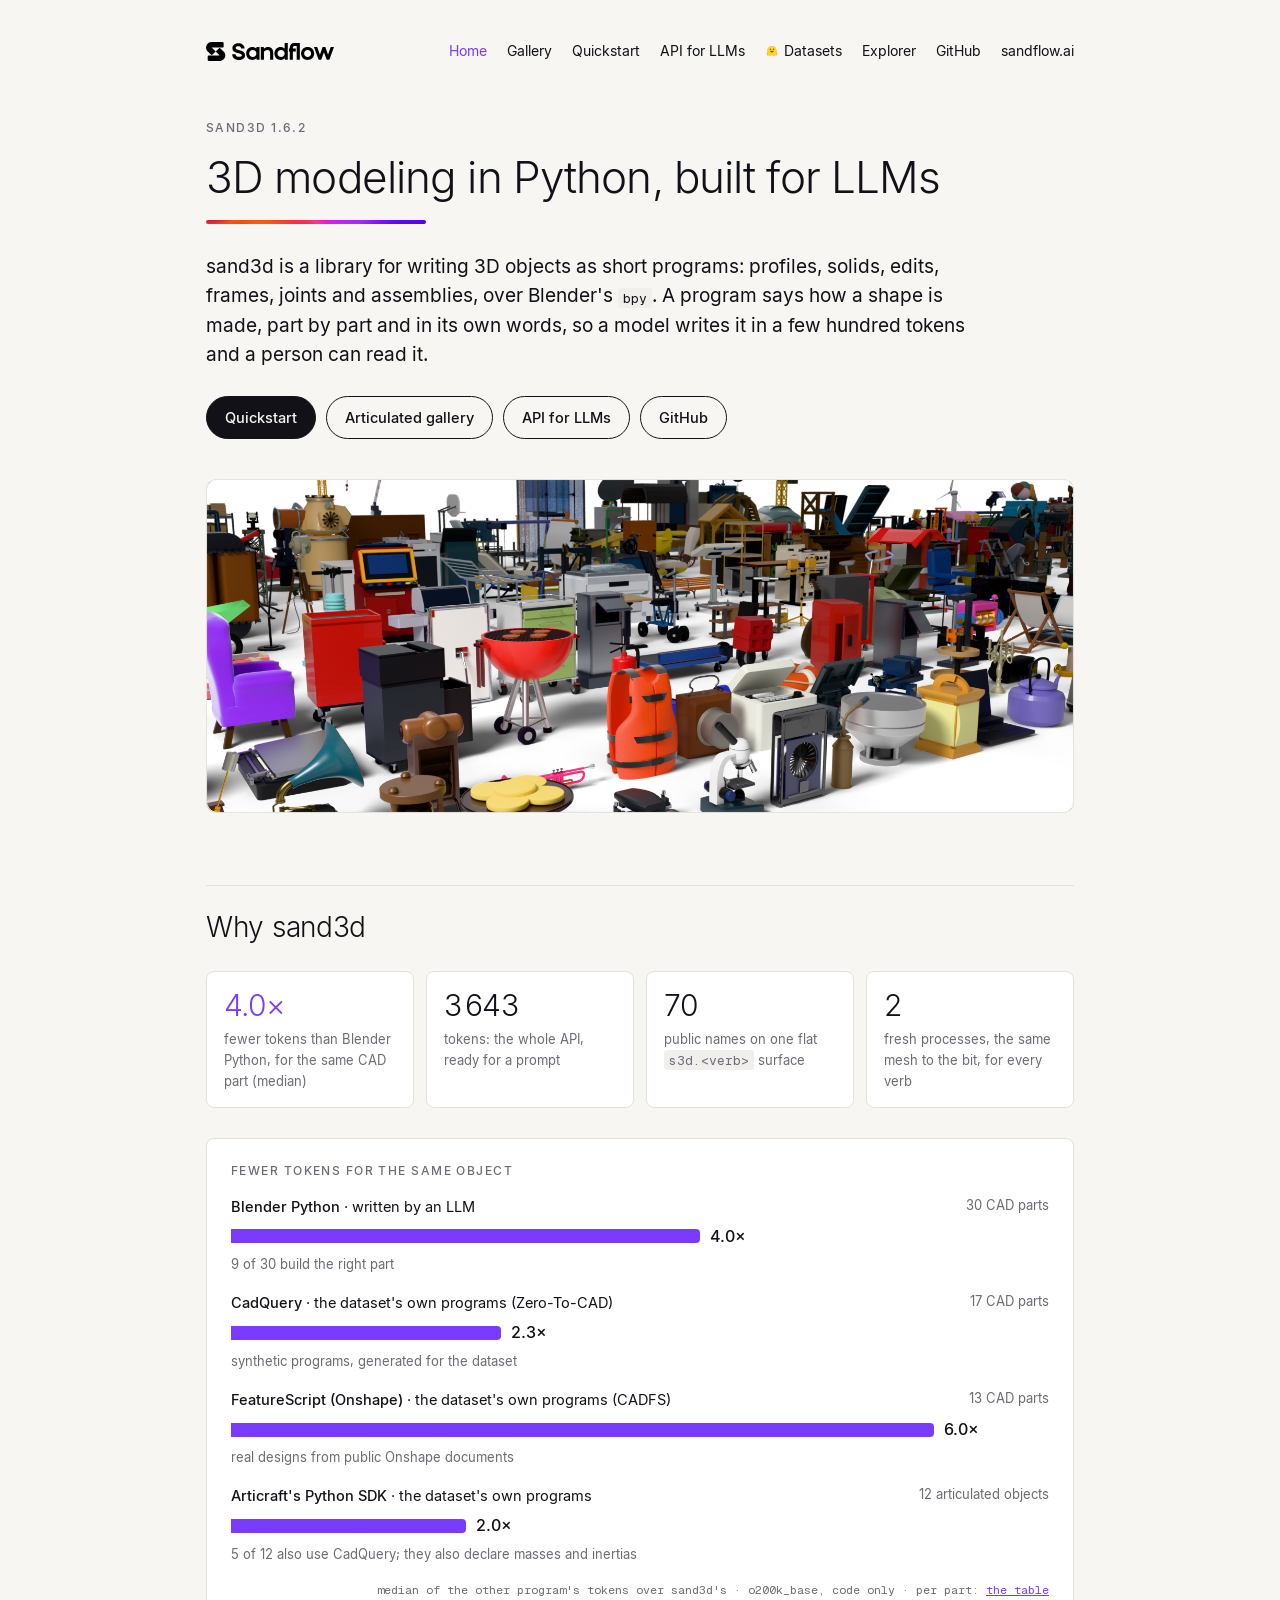
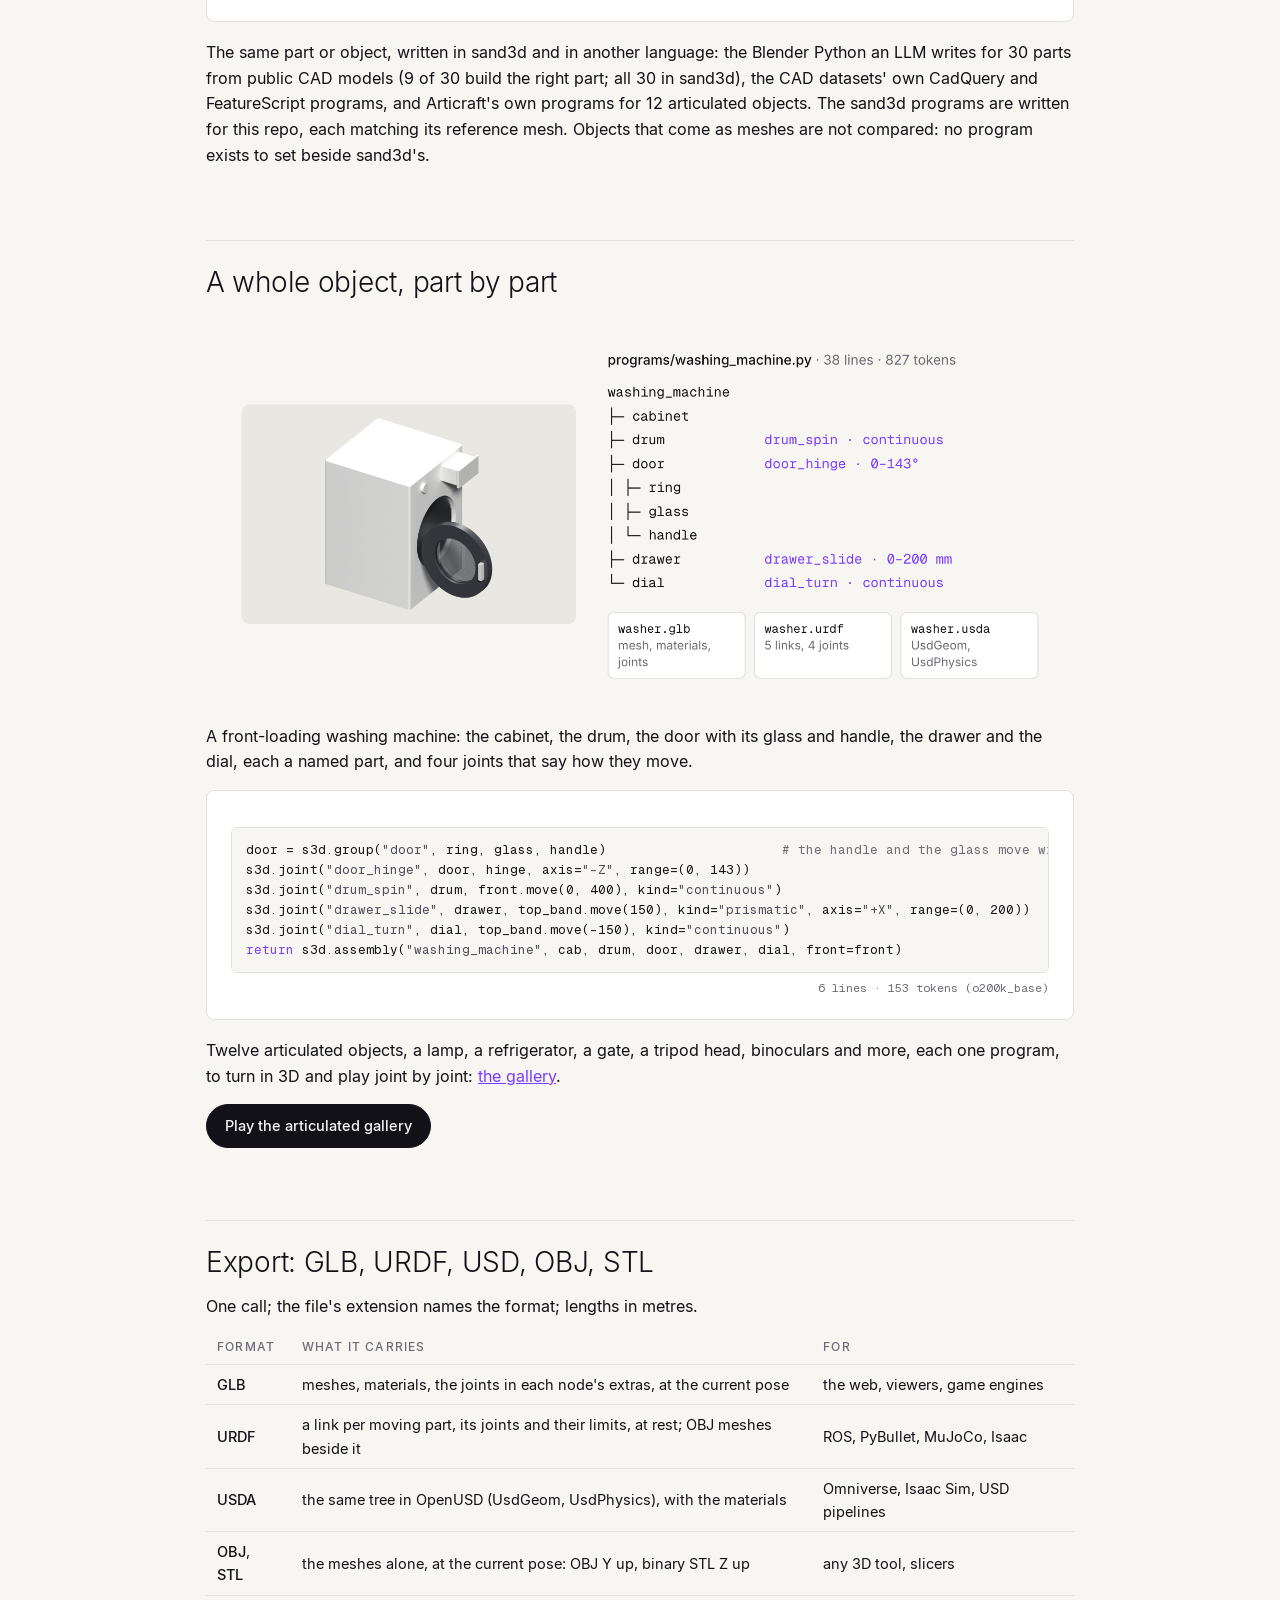
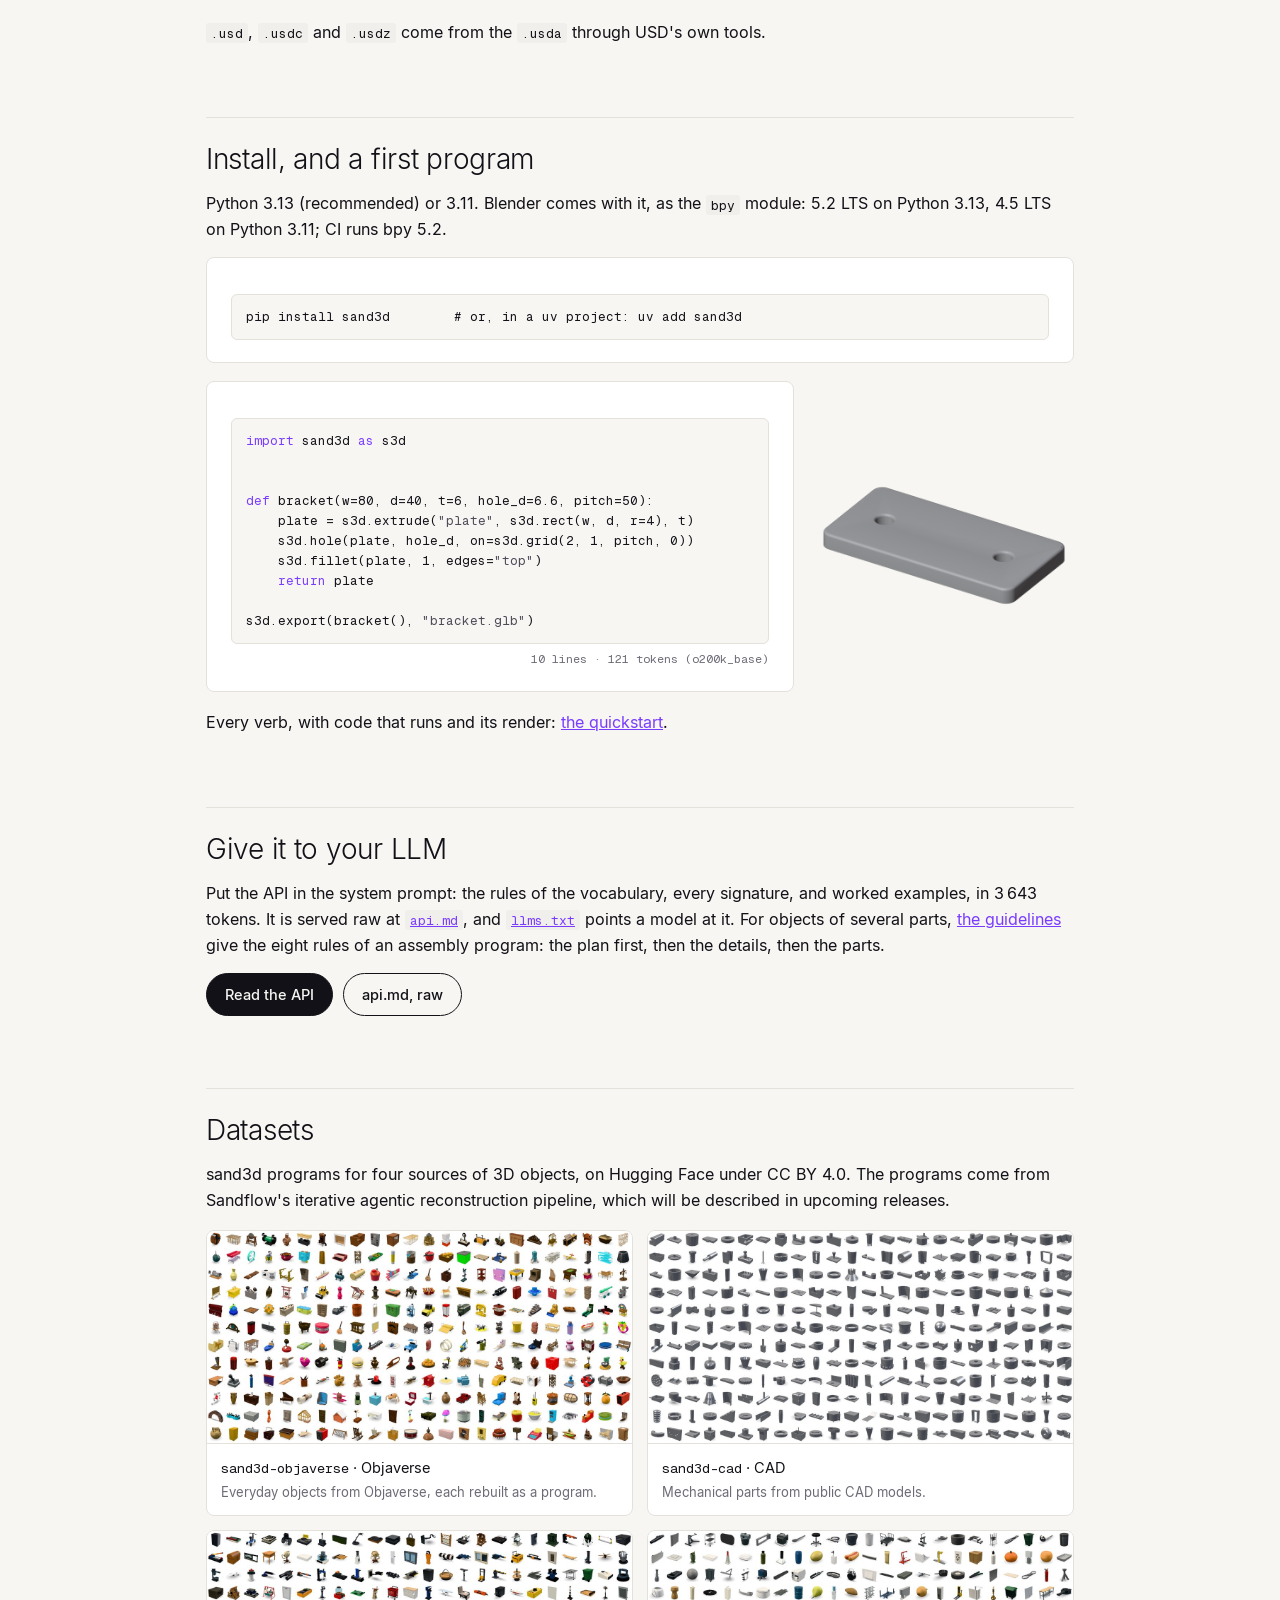
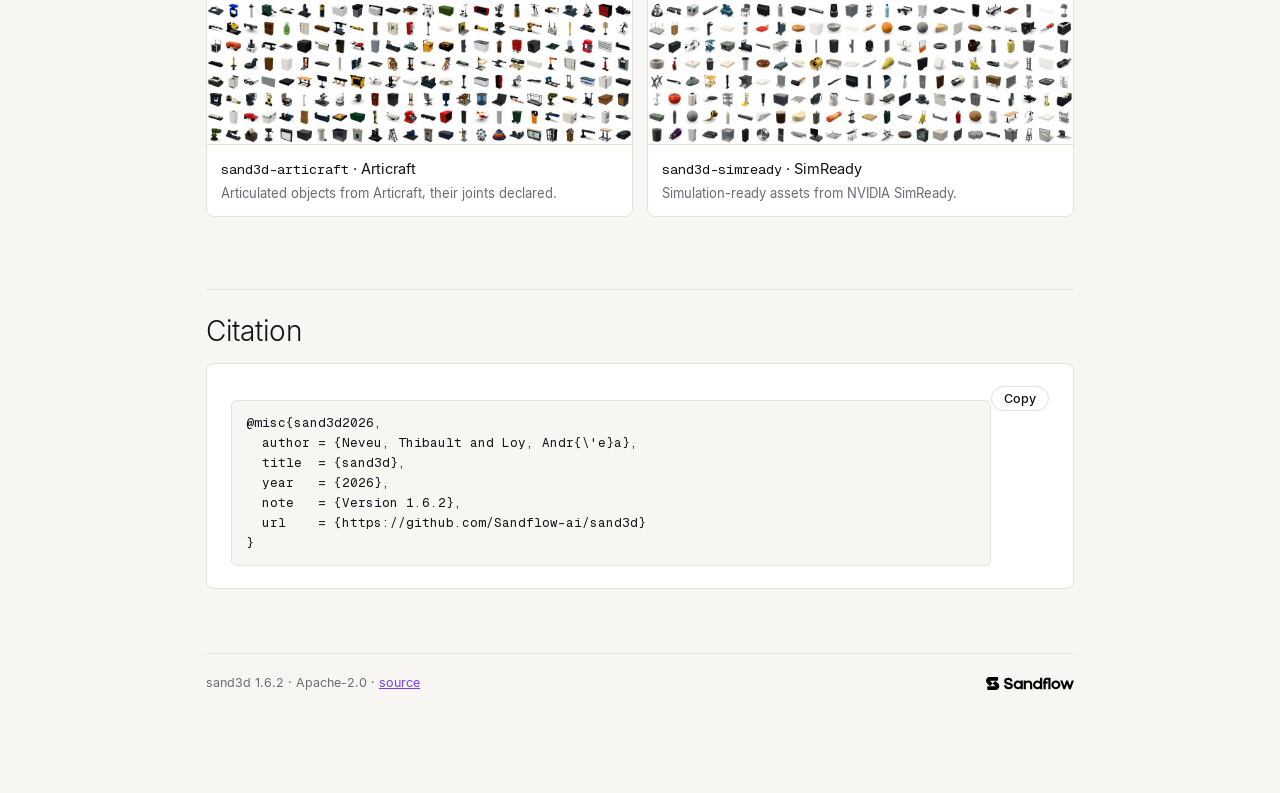
==== commit 43791bc9: "docs: an icon before each link of the README's link bar - Website: the Sandflow symbol; Docs: Lucide" ====
--- a/site/index.html
+++ b/site/index.html
@@ -6,7 +6,7 @@
 <link rel="icon" href="assets/sandflow-symbol-black.svg">
 <link rel="stylesheet" href="assets/site.css">
 </head><body><div class="page">
-<div class="nav"><a href="index.html"><img class="marque" src="assets/sandflow-signature.svg" alt="Sandflow"></a><nav><a href="index.html" class="on">Home</a><a href="gallery.html">Gallery</a><a href="quickstart.html">Quickstart</a><a href="api.html">API for LLMs</a><a href="https://huggingface.co/collections/Sandflow/sand3d-6aec268fbdcd3bc174236168"><img class="hf" src="assets/hf-logo-monochrome.svg" alt="">Datasets</a><a href="https://huggingface.co/spaces/Sandflow/sand3d-explorer">Explorer</a><a href="https://github.com/Sandflow-ai/sand3d">GitHub</a><a href="https://sandflow.ai/sand3d/">sandflow.ai</a></nav></div>
+<div class="nav"><a href="index.html"><img class="marque" src="assets/sandflow-signature.svg" alt="Sandflow"></a><nav><a href="index.html" class="on">Home</a><a href="gallery.html">Gallery</a><a href="quickstart.html">Quickstart</a><a href="api.html">API for LLMs</a><a href="https://huggingface.co/collections/Sandflow/sand3d-6aec268fbdcd3bc174236168"><img class="hf" src="assets/hf-logo.svg" alt="">Datasets</a><a href="https://huggingface.co/spaces/Sandflow/sand3d-explorer">Explorer</a><a href="https://github.com/Sandflow-ai/sand3d">GitHub</a><a href="https://sandflow.ai/sand3d/">sandflow.ai</a></nav></div>
 
 <p class="repere">sand3d 1.6.2</p>
 <h1>3D modeling in Python, built for LLMs</h1>
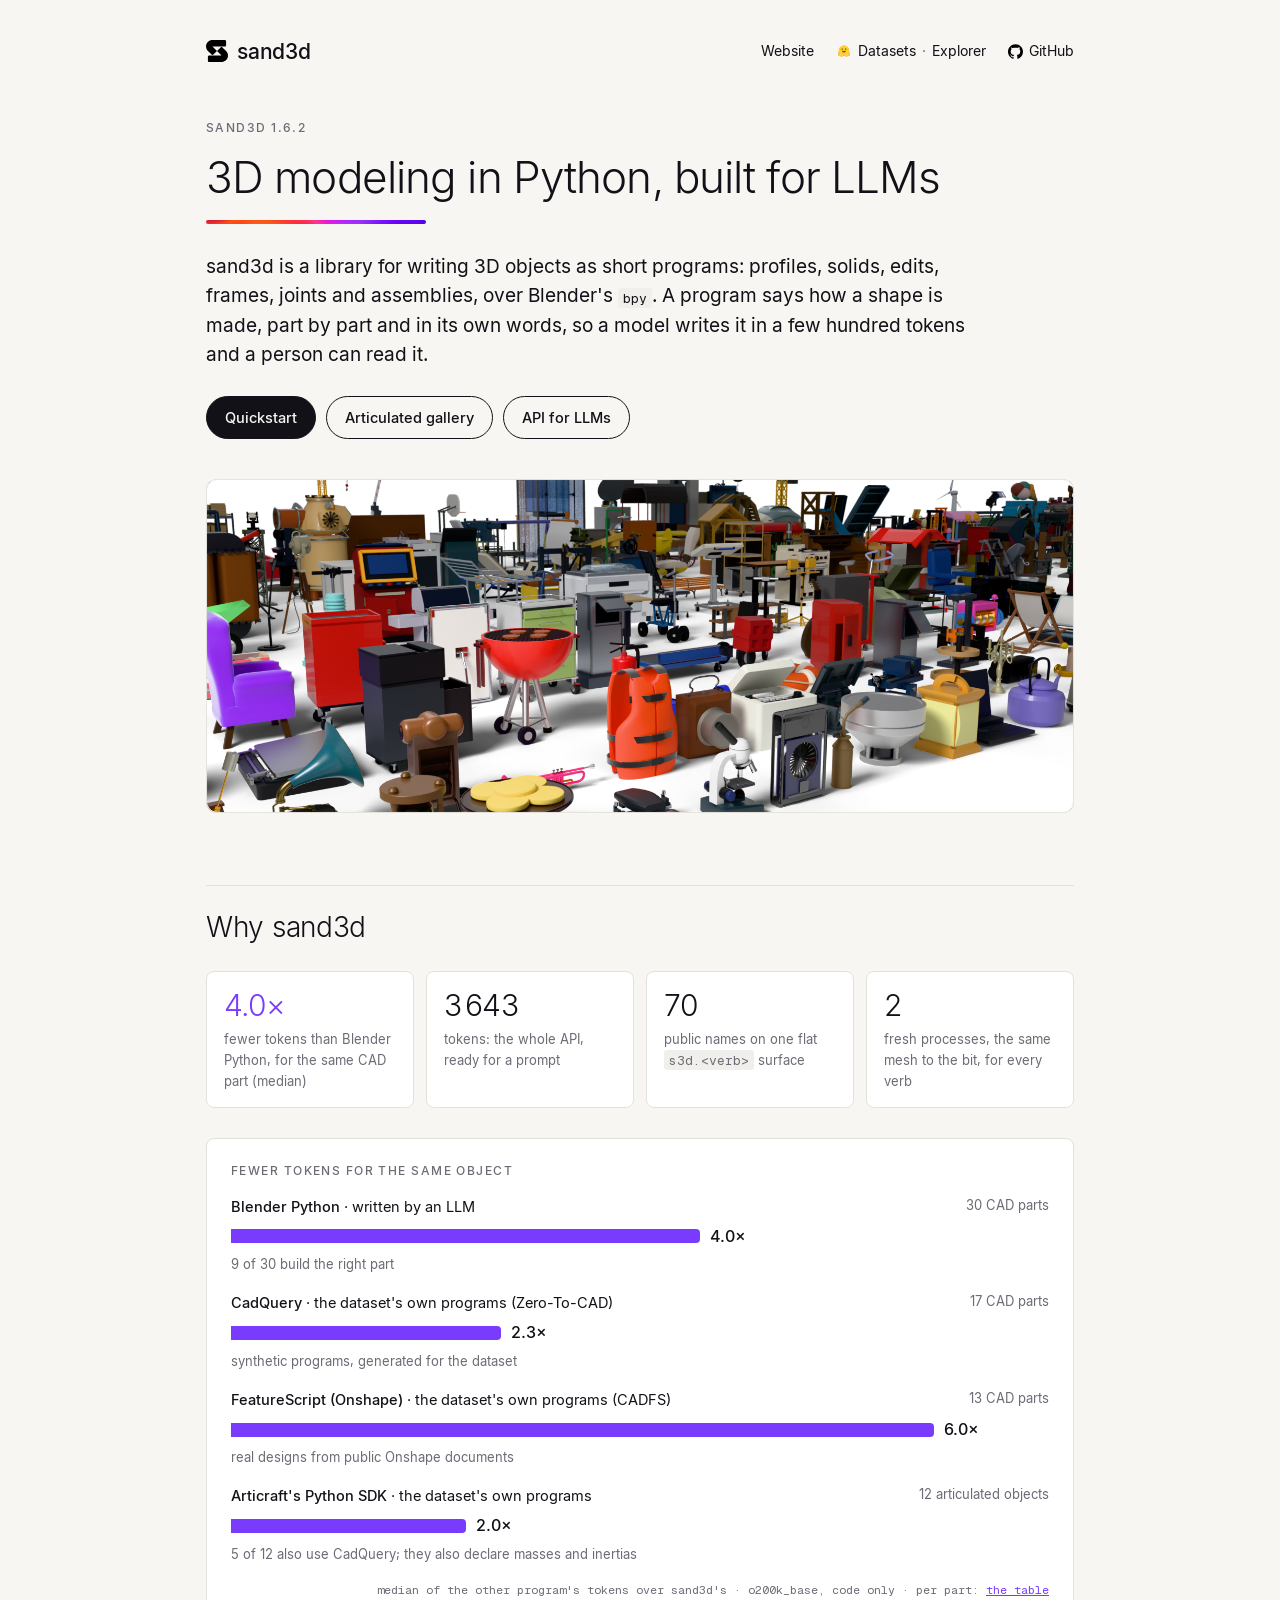
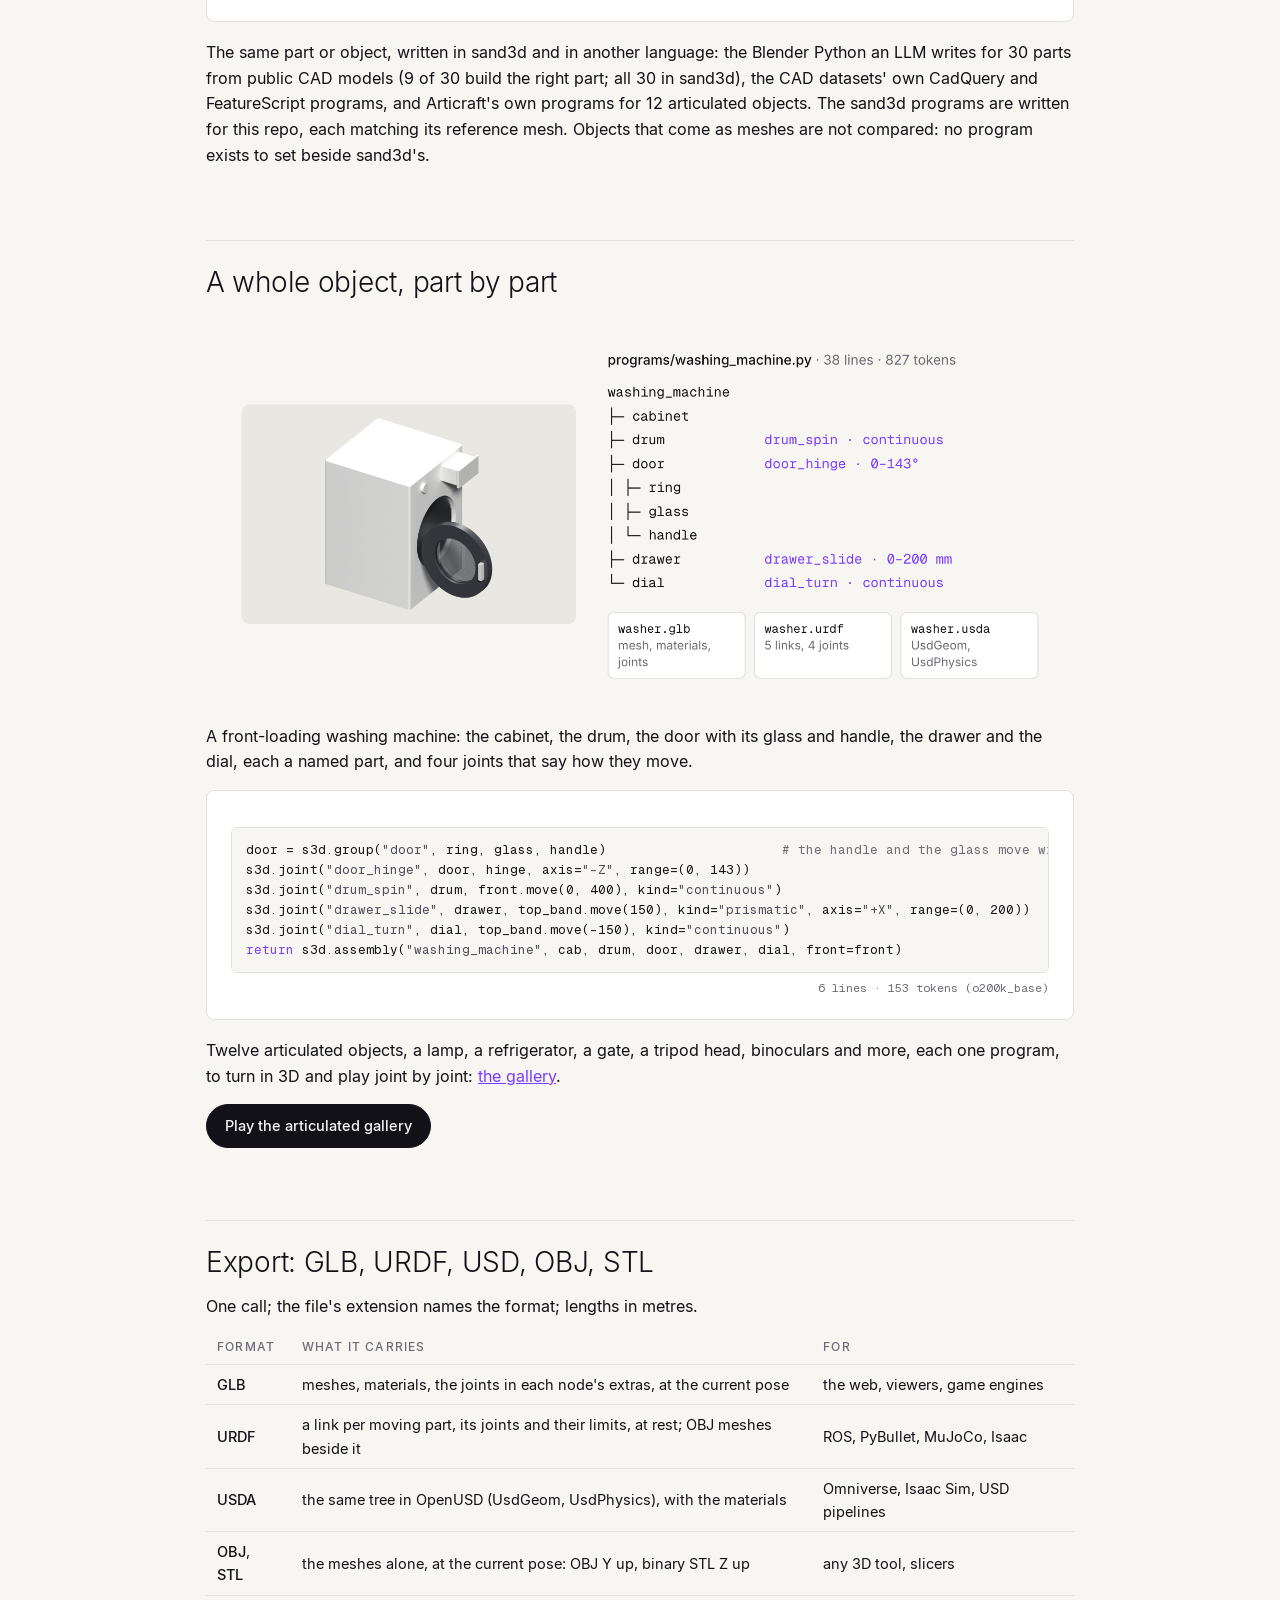
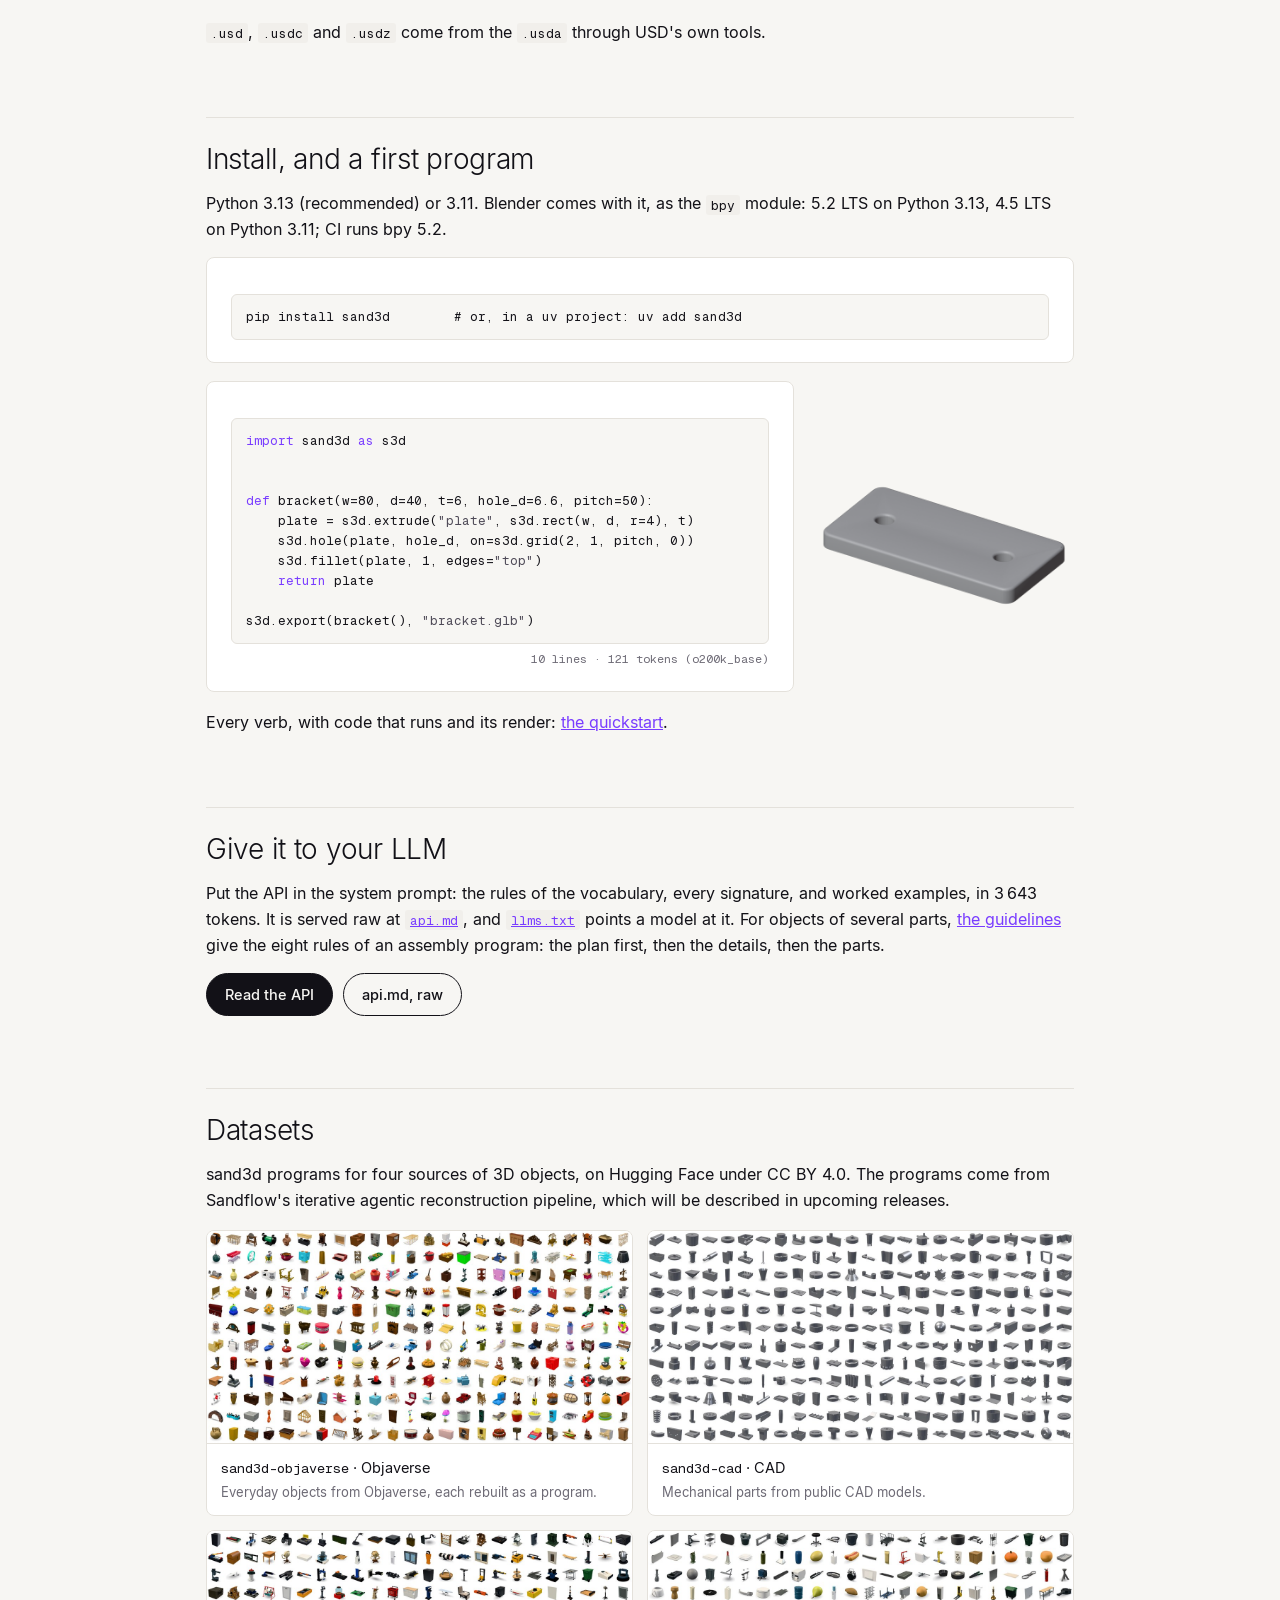
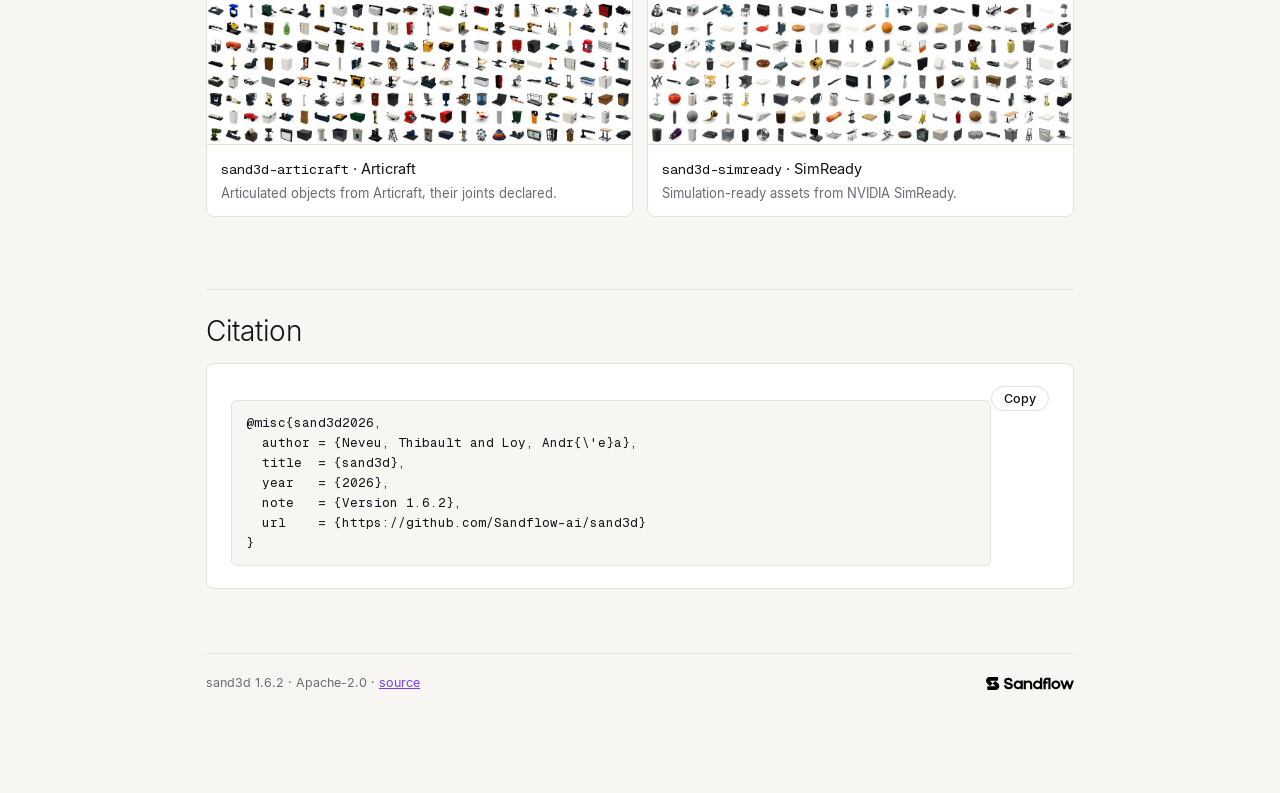
==== commit 2cd88981: "docs: a shorter site menu, and pages that fit a phone - Menu, the same on every page: sand3d (home)," ====
--- a/site/index.html
+++ b/site/index.html
@@ -6,7 +6,7 @@
 <link rel="icon" href="assets/sandflow-symbol-black.svg">
 <link rel="stylesheet" href="assets/site.css">
 </head><body><div class="page">
-<div class="nav"><a href="index.html"><img class="marque" src="assets/sandflow-signature.svg" alt="Sandflow"></a><nav><a href="index.html" class="on">Home</a><a href="gallery.html">Gallery</a><a href="quickstart.html">Quickstart</a><a href="api.html">API for LLMs</a><a href="https://huggingface.co/collections/Sandflow/sand3d-6aec268fbdcd3bc174236168"><img class="hf" src="assets/hf-logo.svg" alt="">Datasets</a><a href="https://huggingface.co/spaces/Sandflow/sand3d-explorer">Explorer</a><a href="https://github.com/Sandflow-ai/sand3d">GitHub</a><a href="https://sandflow.ai/sand3d/">sandflow.ai</a></nav></div>
+<div class="nav"><a class="titre" href="index.html"><img src="assets/sandflow-symbol-black.svg" alt="">sand3d</a><nav><a href="https://sandflow.ai/sand3d/">Website</a><span class="hfg"><img src="assets/hf-logo.svg" alt="Hugging Face"><a href="https://huggingface.co/collections/Sandflow/sand3d-6aec268fbdcd3bc174236168">Datasets</a><span class="sep">·</span><a href="https://huggingface.co/spaces/Sandflow/sand3d-explorer">Explorer</a></span><a class="gh" href="https://github.com/Sandflow-ai/sand3d"><img src="assets/github.svg" alt="">GitHub</a></nav></div>
 
 <p class="repere">sand3d 1.6.2</p>
 <h1>3D modeling in Python, built for LLMs</h1>
@@ -15,8 +15,7 @@
 frames, joints and assemblies, over Blender's <code>bpy</code>. A program says how a shape is made, part by part
 and in its own words, so a model writes it in a few hundred tokens and a person can read it.</p>
 <div class="actions"><a class="btn plein" href="quickstart.html">Quickstart</a>
-<a class="btn" href="gallery.html">Articulated gallery</a><a class="btn" href="api.html">API for LLMs</a>
-<a class="btn" href="https://github.com/Sandflow-ai/sand3d">GitHub</a></div>
+<a class="btn" href="gallery.html">Articulated gallery</a><a class="btn" href="api.html">API for LLMs</a></div>
 <div class="figure"><img src="assets/hero.png" alt="Objects written in sand3d"></div>
 
 <h2 id="why">Why sand3d</h2>
@@ -64,11 +63,11 @@
 
 <h2 id="export">Export: GLB, URDF, USD, OBJ, STL</h2>
 <p>One call; the file's extension names the format; lengths in metres.</p>
-<table><tr><th>format</th><th>what it carries</th><th>for</th></tr>
+<div class="tablo"><table><tr><th>format</th><th>what it carries</th><th>for</th></tr>
 <tr><td><strong>GLB</strong></td><td>meshes, materials, the joints in each node's extras, at the current pose</td><td>the web, viewers, game engines</td></tr>
 <tr><td><strong>URDF</strong></td><td>a link per moving part, its joints and their limits, at rest; OBJ meshes beside it</td><td>ROS, PyBullet, MuJoCo, Isaac</td></tr>
 <tr><td><strong>USDA</strong></td><td>the same tree in OpenUSD (UsdGeom, UsdPhysics), with the materials</td><td>Omniverse, Isaac Sim, USD pipelines</td></tr>
-<tr><td><strong>OBJ</strong>, <strong>STL</strong></td><td>the meshes alone, at the current pose: OBJ Y up, binary STL Z up</td><td>any 3D tool, slicers</td></tr></table>
+<tr><td><strong>OBJ</strong>, <strong>STL</strong></td><td>the meshes alone, at the current pose: OBJ Y up, binary STL Z up</td><td>any 3D tool, slicers</td></tr></table></div>
 <p><code>.usd</code>, <code>.usdc</code> and <code>.usdz</code> come from the <code>.usda</code> through USD's own tools.</p>
 
 <h2 id="start">Install, and a first program</h2>
--- a/site/assets/site.css
+++ b/site/assets/site.css
@@ -148,12 +148,17 @@
 .joints em { font-style: normal; color: var(--gris); min-width: 44px }
 @media (max-width: 1100px) { .agal { grid-template-columns: 1fr } .agal .gallery { grid-template-columns: repeat(4, 1fr); max-height: none } }
 
-.nav { display: flex; flex-wrap: wrap; align-items: center; justify-content: space-between; gap: 16px; margin: 0 0 56px }
-.nav .marque { margin: 0 }
-.nav nav { display: flex; flex-wrap: wrap; justify-content: flex-end; gap: 6px 20px; font-size: 14px }
-.nav nav img.hf { height: 14px; width: auto; vertical-align: -2px; margin-right: 5px }
+.nav { display: flex; flex-wrap: wrap; align-items: center; justify-content: space-between; gap: 12px 24px; margin: 0 0 56px }
+.nav .titre { display: inline-flex; align-items: center; gap: 9px; color: var(--encre); text-decoration: none;
+              font-size: 21px; font-weight: 500; letter-spacing: -.01em; line-height: 1 }
+.nav .titre img { height: 22px; width: auto; display: block }
+.nav nav { display: flex; flex-wrap: wrap; align-items: center; gap: 8px 22px; font-size: 14px }
 .nav nav a { color: var(--encre); text-decoration: none }
-.nav nav a:hover, .nav nav a.on { color: var(--violet) }
+.nav nav a:hover { color: var(--violet) }
+.nav .hfg, .nav .gh { display: inline-flex; align-items: center; gap: 6px }
+.nav .hfg img { height: 16px; width: auto; display: block }
+.nav .gh img { height: 15px; width: auto; display: block }
+.nav .sep { color: var(--gris) }
 .actions { display: flex; gap: 10px; flex-wrap: wrap; margin: 0 0 40px }
 .btn { display: inline-block; font-size: 14.5px; font-weight: 500; text-decoration: none; border-radius: 999px;
        padding: 9px 18px; border: 1px solid var(--encre); color: var(--encre) }
@@ -176,4 +181,8 @@
 .ds span { display: block; font-size: 14.5px; padding: 12px 14px 2px }
 .ds strong { font-weight: 500; font-family: var(--mono); font-size: 13.5px }
 .ds em { display: block; font-style: normal; font-size: 13px; color: var(--gris); padding: 0 14px 13px }
-@media (max-width: 660px) { .datasets { grid-template-columns: 1fr } .cote { grid-template-columns: 1fr } .nav nav { gap: 12px } }
+@media (max-width: 660px) { .datasets { grid-template-columns: 1fr } .cote { grid-template-columns: 1fr } }
+/* narrow screens: a wide table scrolls in its frame; a grid column never grows past the page */
+.tablo { overflow-x: auto; margin: 18px 0 24px }
+.tablo table { margin: 0 }
+.cote > *, .duo > *, .split > * { min-width: 0 }
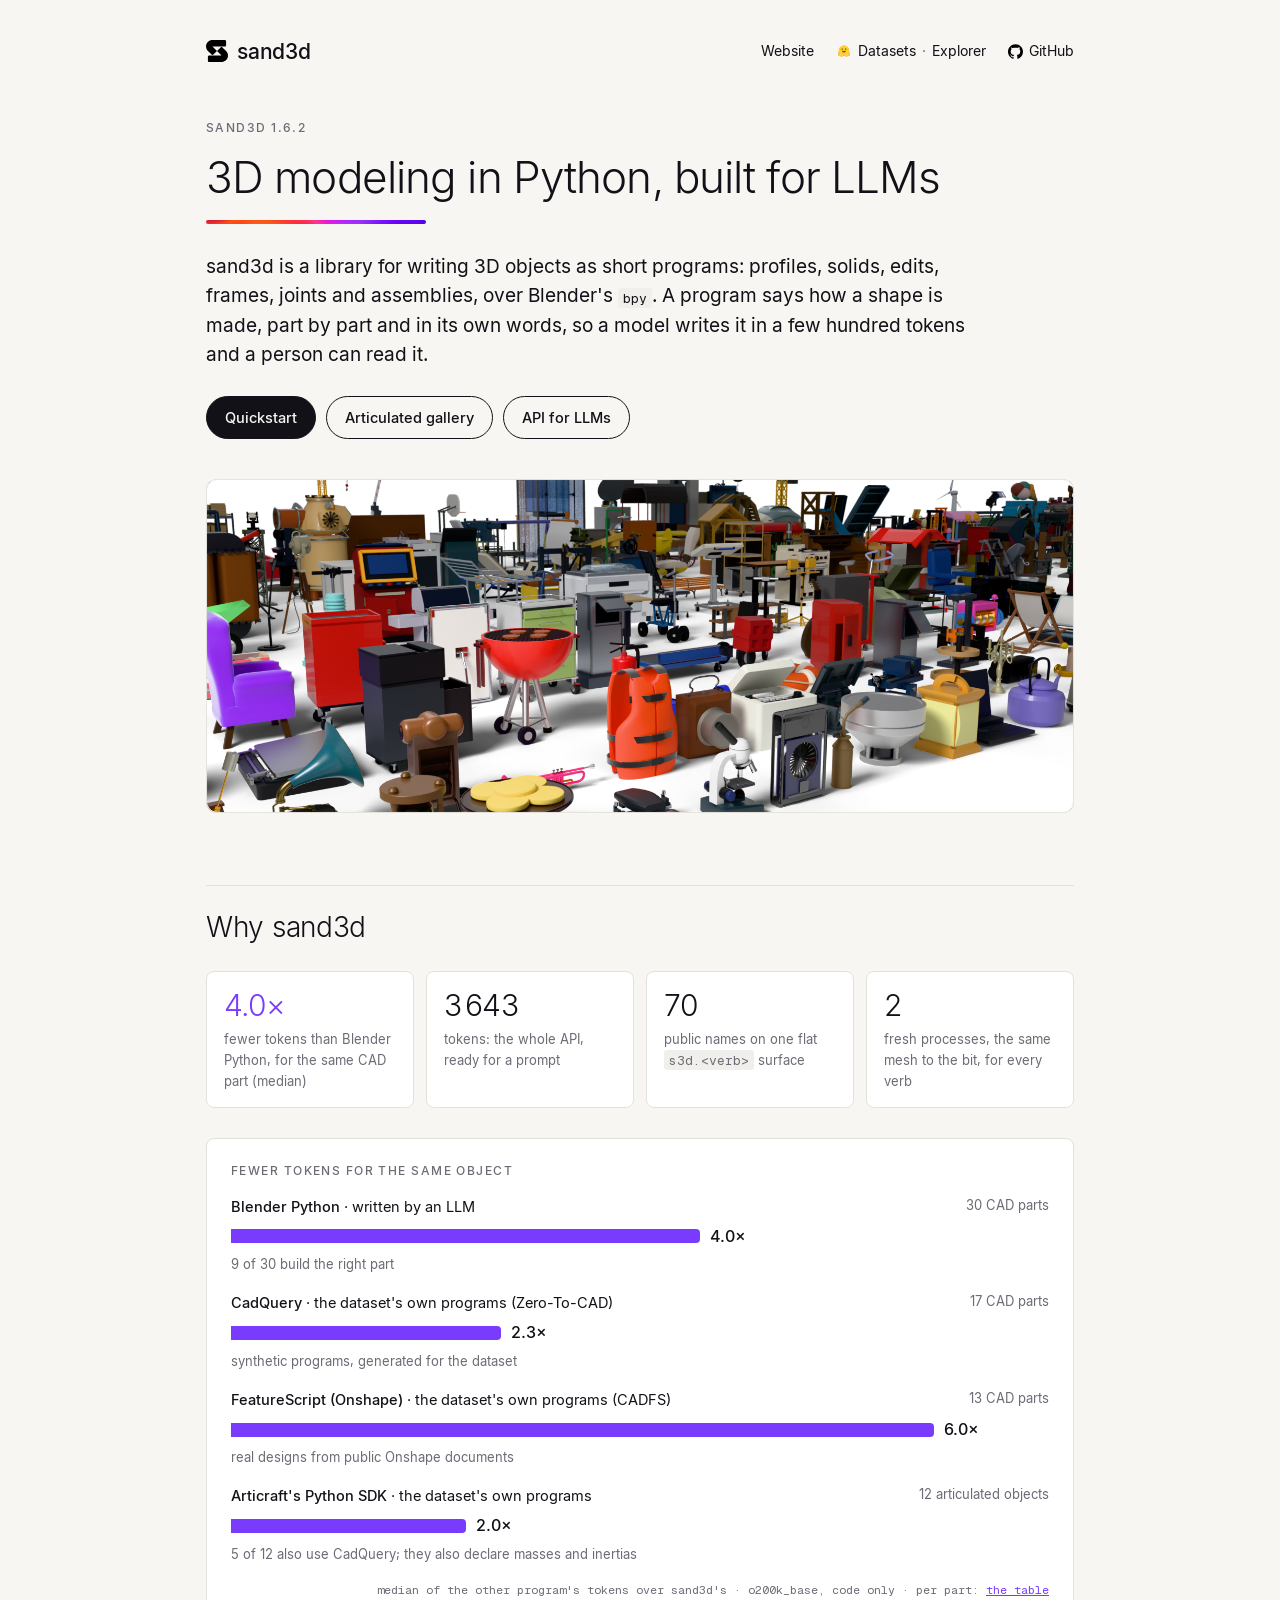
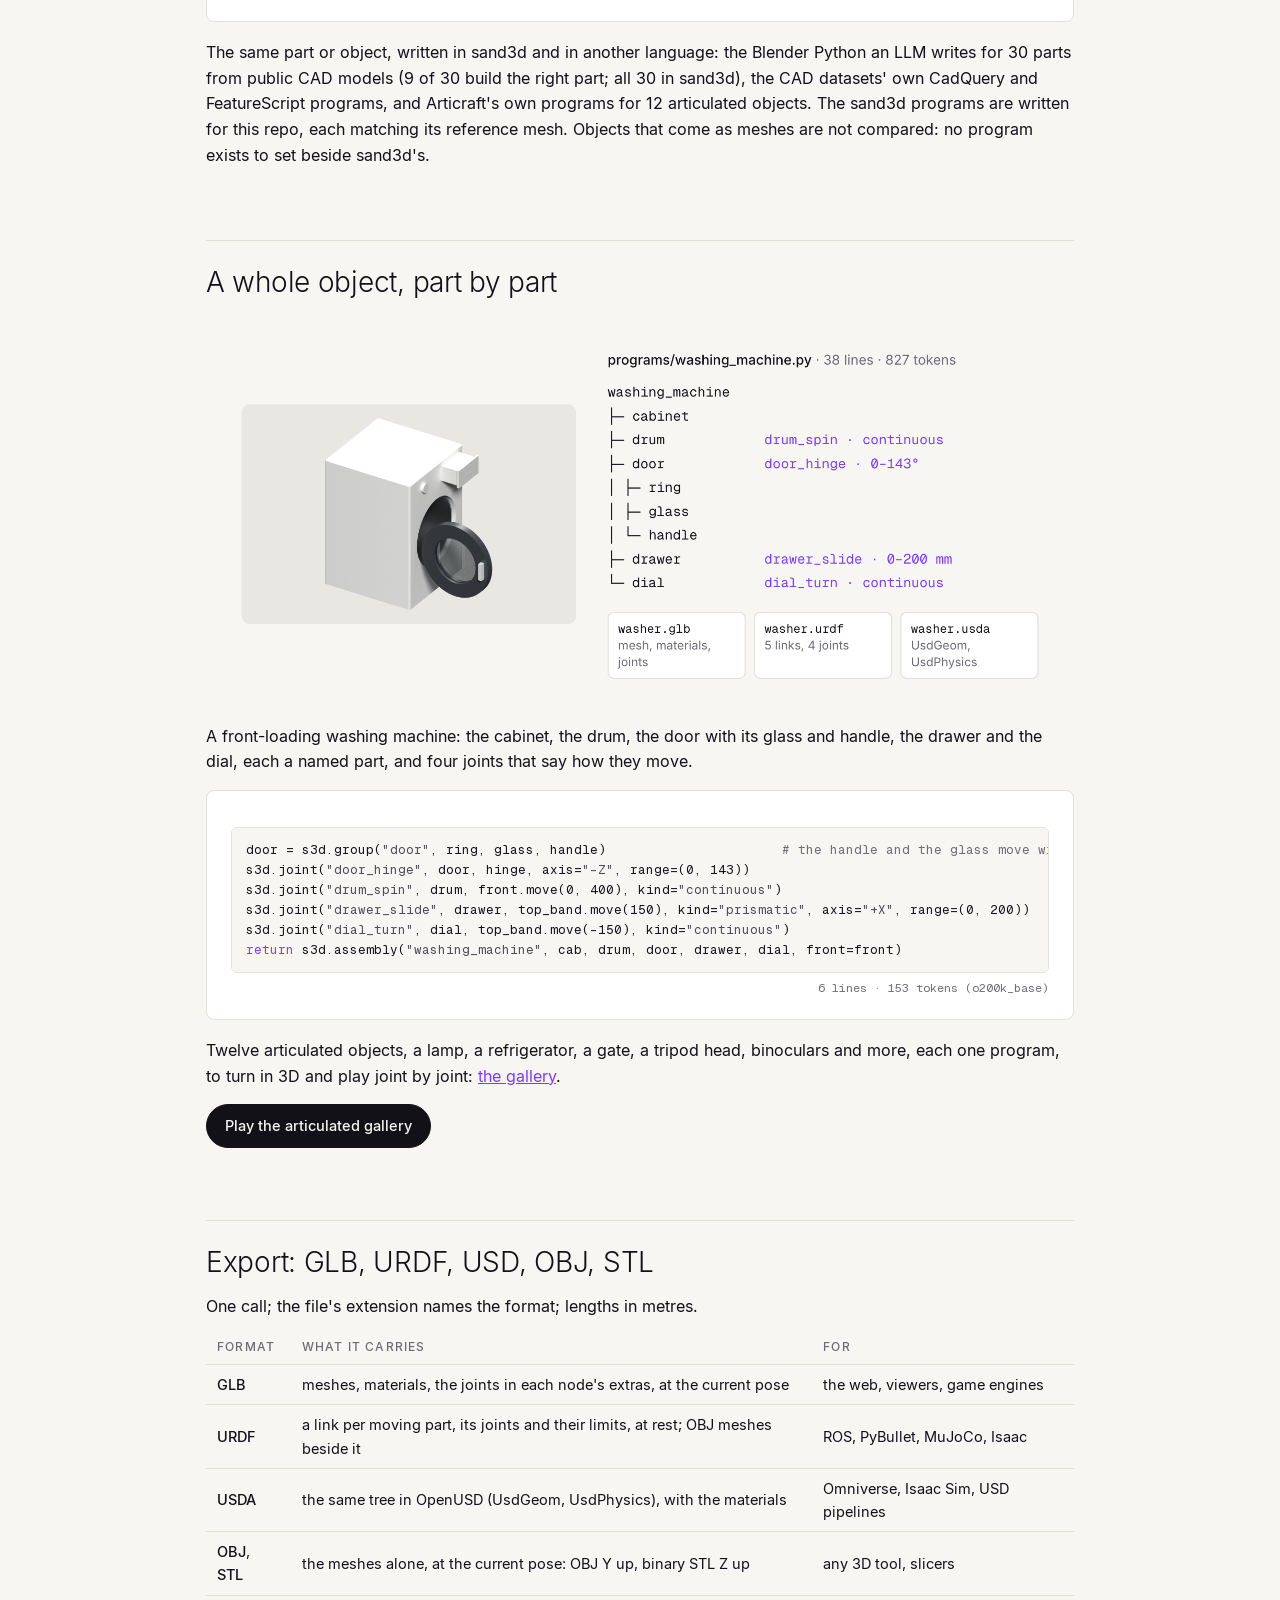
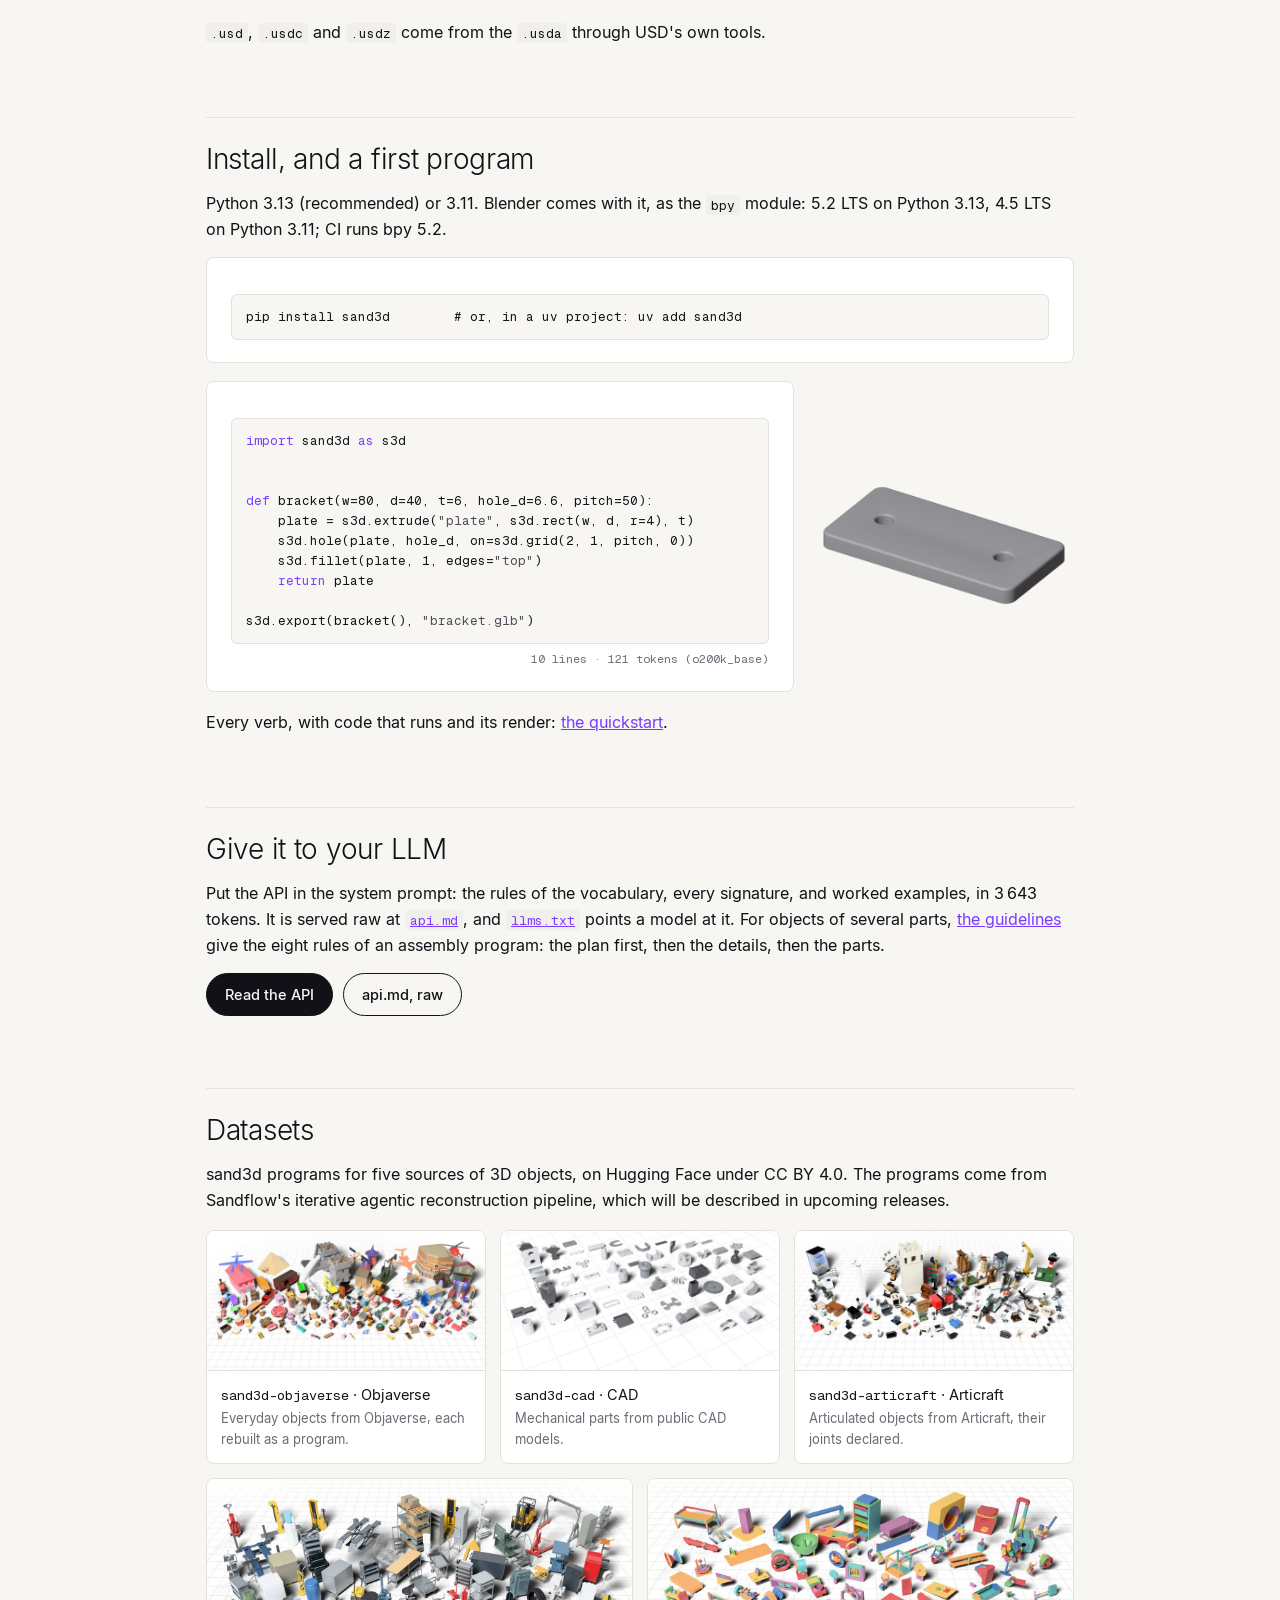
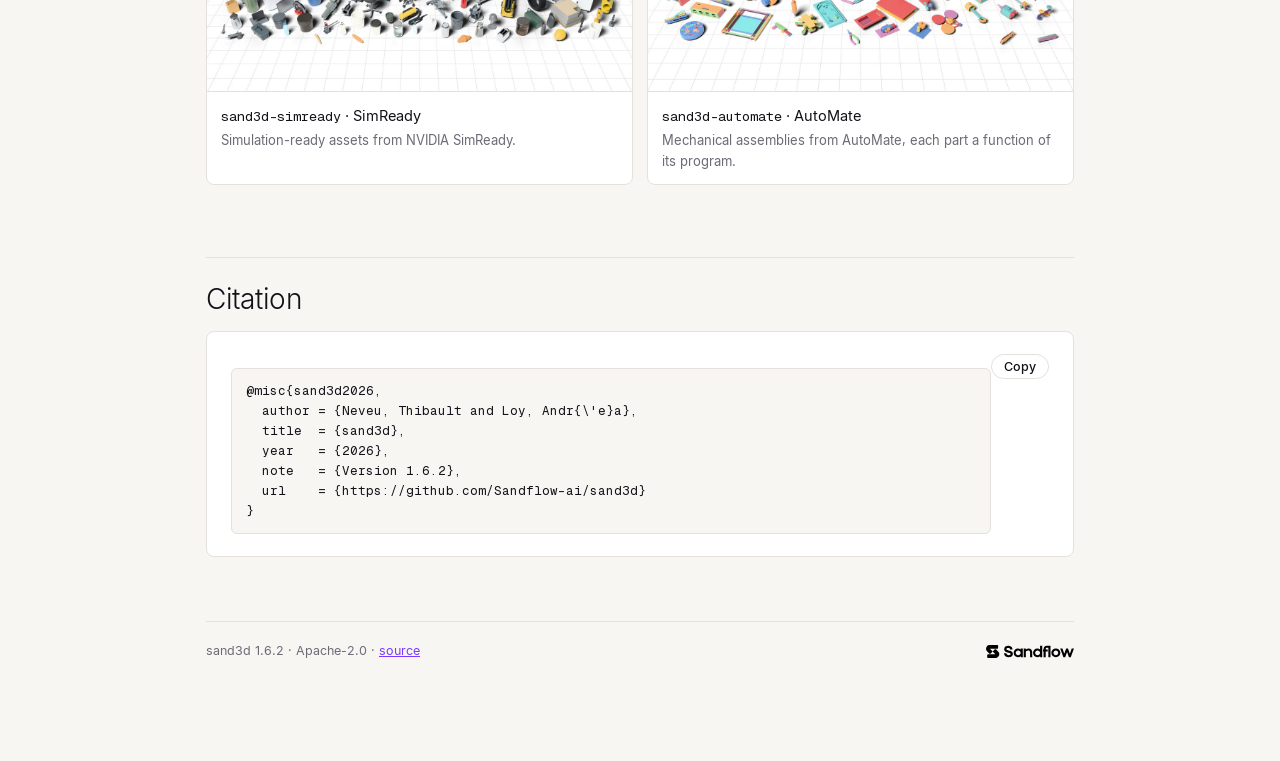
==== commit f82713bd: "docs: five dataset cards on the site, and a Datasets section in the README - Site: the Datasets sect" ====
--- a/site/index.html
+++ b/site/index.html
@@ -94,7 +94,7 @@
 <div class="actions"><a class="btn plein" href="api.html">Read the API</a><a class="btn" href="api.md">api.md, raw</a></div>
 
 <h2 id="datasets">Datasets</h2>
-<p>sand3d programs for four sources of 3D objects, on Hugging Face under CC BY 4.0. The programs come from
+<p>sand3d programs for five sources of 3D objects, on Hugging Face under CC BY 4.0. The programs come from
 Sandflow's iterative agentic reconstruction pipeline, which will be described in upcoming releases.</p>
 <div class="datasets"><a class="ds" href="https://huggingface.co/datasets/Sandflow/sand3d-objaverse">
 <img src="assets/datasets/sand3d-objaverse.jpg" alt="sand3d-objaverse"><span><strong>sand3d-objaverse</strong> · Objaverse</span>
@@ -104,7 +104,9 @@
 <img src="assets/datasets/sand3d-articraft.jpg" alt="sand3d-articraft"><span><strong>sand3d-articraft</strong> · Articraft</span>
 <em>Articulated objects from Articraft, their joints declared.</em></a><a class="ds" href="https://huggingface.co/datasets/Sandflow/sand3d-simready">
 <img src="assets/datasets/sand3d-simready.jpg" alt="sand3d-simready"><span><strong>sand3d-simready</strong> · SimReady</span>
-<em>Simulation-ready assets from NVIDIA SimReady.</em></a></div>
+<em>Simulation-ready assets from NVIDIA SimReady.</em></a><a class="ds" href="https://huggingface.co/datasets/Sandflow/sand3d-automate">
+<img src="assets/datasets/sand3d-automate.jpg" alt="sand3d-automate"><span><strong>sand3d-automate</strong> · AutoMate</span>
+<em>Mechanical assemblies from AutoMate, each part a function of its program.</em></a></div>
 
 <h2 id="citation">Citation</h2>
 <div class="fiche"><button class="copie" data-copy="bib">Copy</button><pre class="code" id="bib">@misc{sand3d2026,
--- a/site/assets/site.css
+++ b/site/assets/site.css
@@ -173,7 +173,9 @@
          border-radius: 999px; padding: 4px 12px; cursor: pointer; color: var(--encre) }
 .copie:hover { border-color: var(--violet); color: var(--violet) }
 ol.rules li { font-size: 15px }
-.datasets { display: grid; grid-template-columns: 1fr 1fr; gap: 14px; margin: 16px 0 10px }
+.datasets { display: grid; grid-template-columns: repeat(6, minmax(0, 1fr)); gap: 14px; margin: 16px 0 10px }
+.datasets .ds { grid-column: span 2 }
+.datasets .ds:nth-child(n+4) { grid-column: span 3 }
 .ds { display: block; background: var(--blanc); border: 1px solid var(--filet); border-radius: var(--radius);
       overflow: hidden; text-decoration: none; color: var(--encre) }
 .ds:hover { border-color: var(--violet) }
@@ -181,7 +183,7 @@
 .ds span { display: block; font-size: 14.5px; padding: 12px 14px 2px }
 .ds strong { font-weight: 500; font-family: var(--mono); font-size: 13.5px }
 .ds em { display: block; font-style: normal; font-size: 13px; color: var(--gris); padding: 0 14px 13px }
-@media (max-width: 660px) { .datasets { grid-template-columns: 1fr } .cote { grid-template-columns: 1fr } }
+@media (max-width: 660px) { .datasets { grid-template-columns: 1fr } .datasets .ds, .datasets .ds:nth-child(n+4) { grid-column: auto } .cote { grid-template-columns: 1fr } }
 /* narrow screens: a wide table scrolls in its frame; a grid column never grows past the page */
 .tablo { overflow-x: auto; margin: 18px 0 24px }
 .tablo table { margin: 0 }
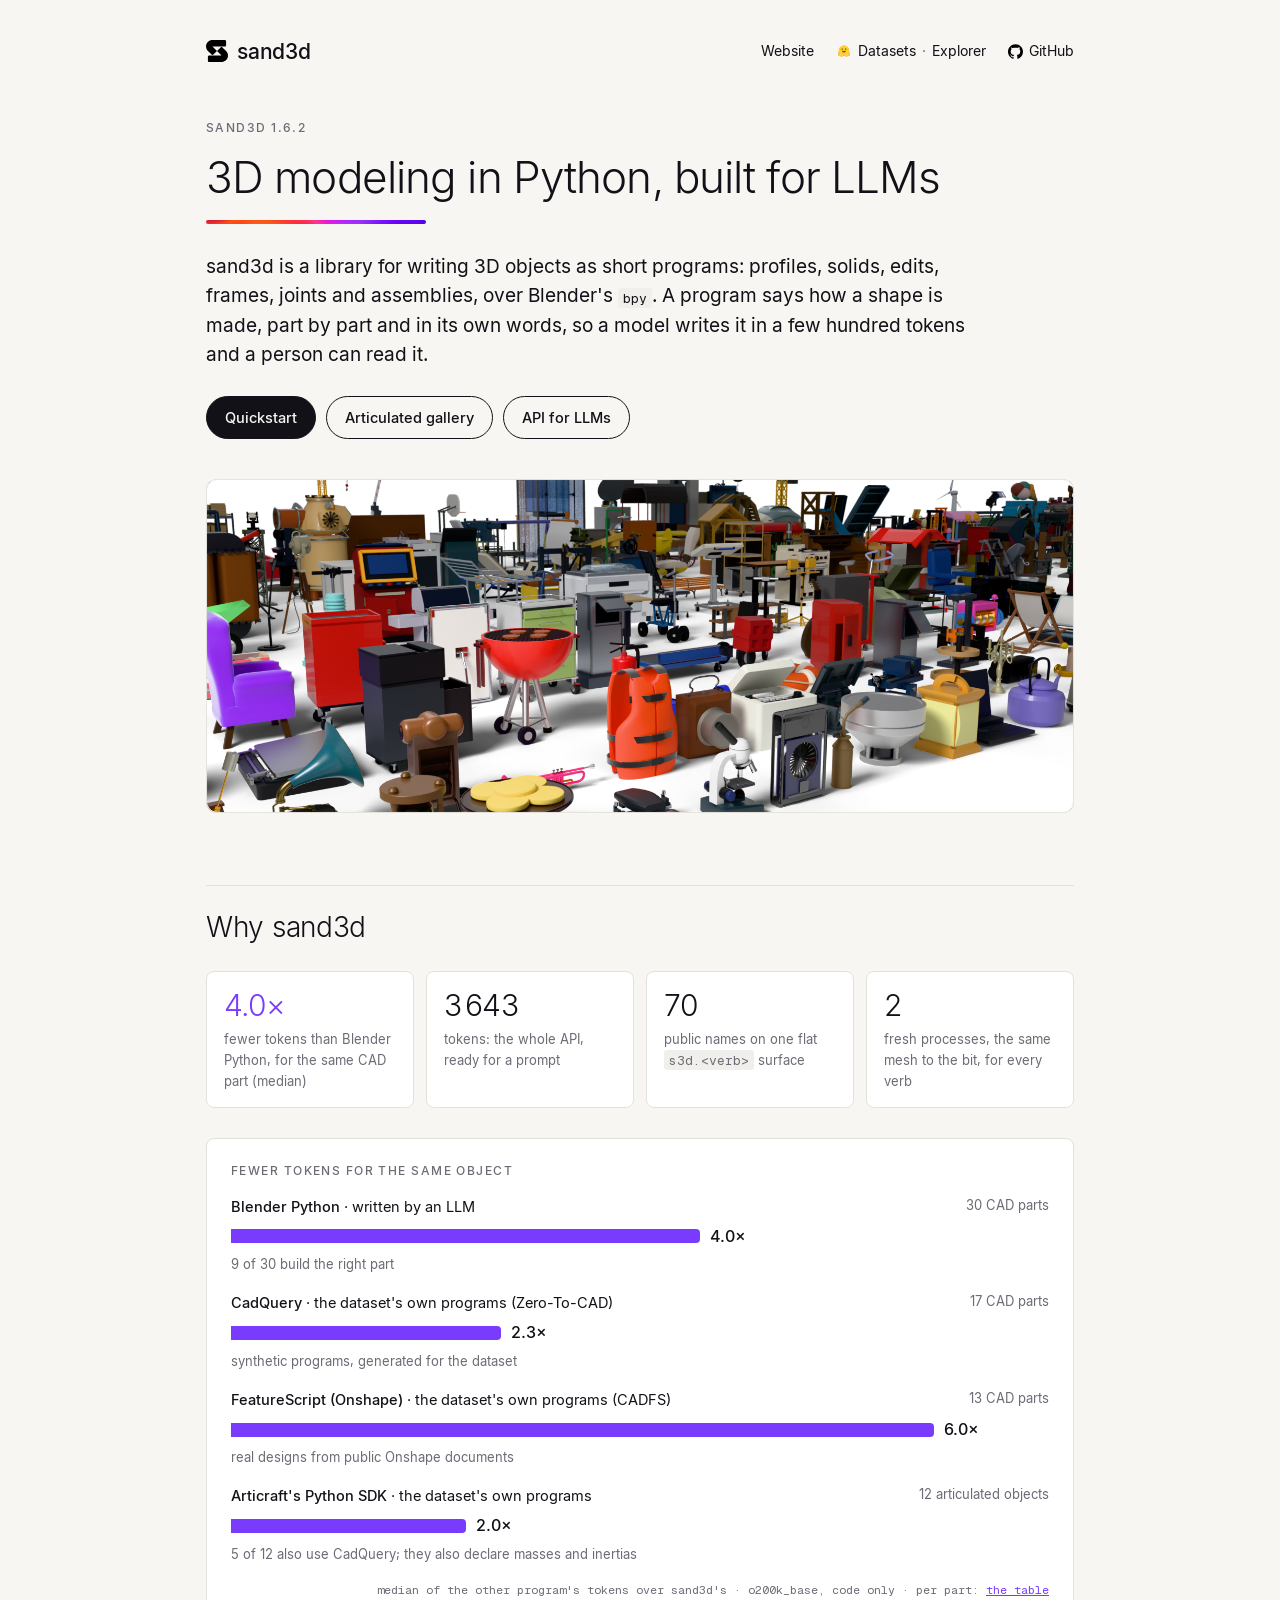
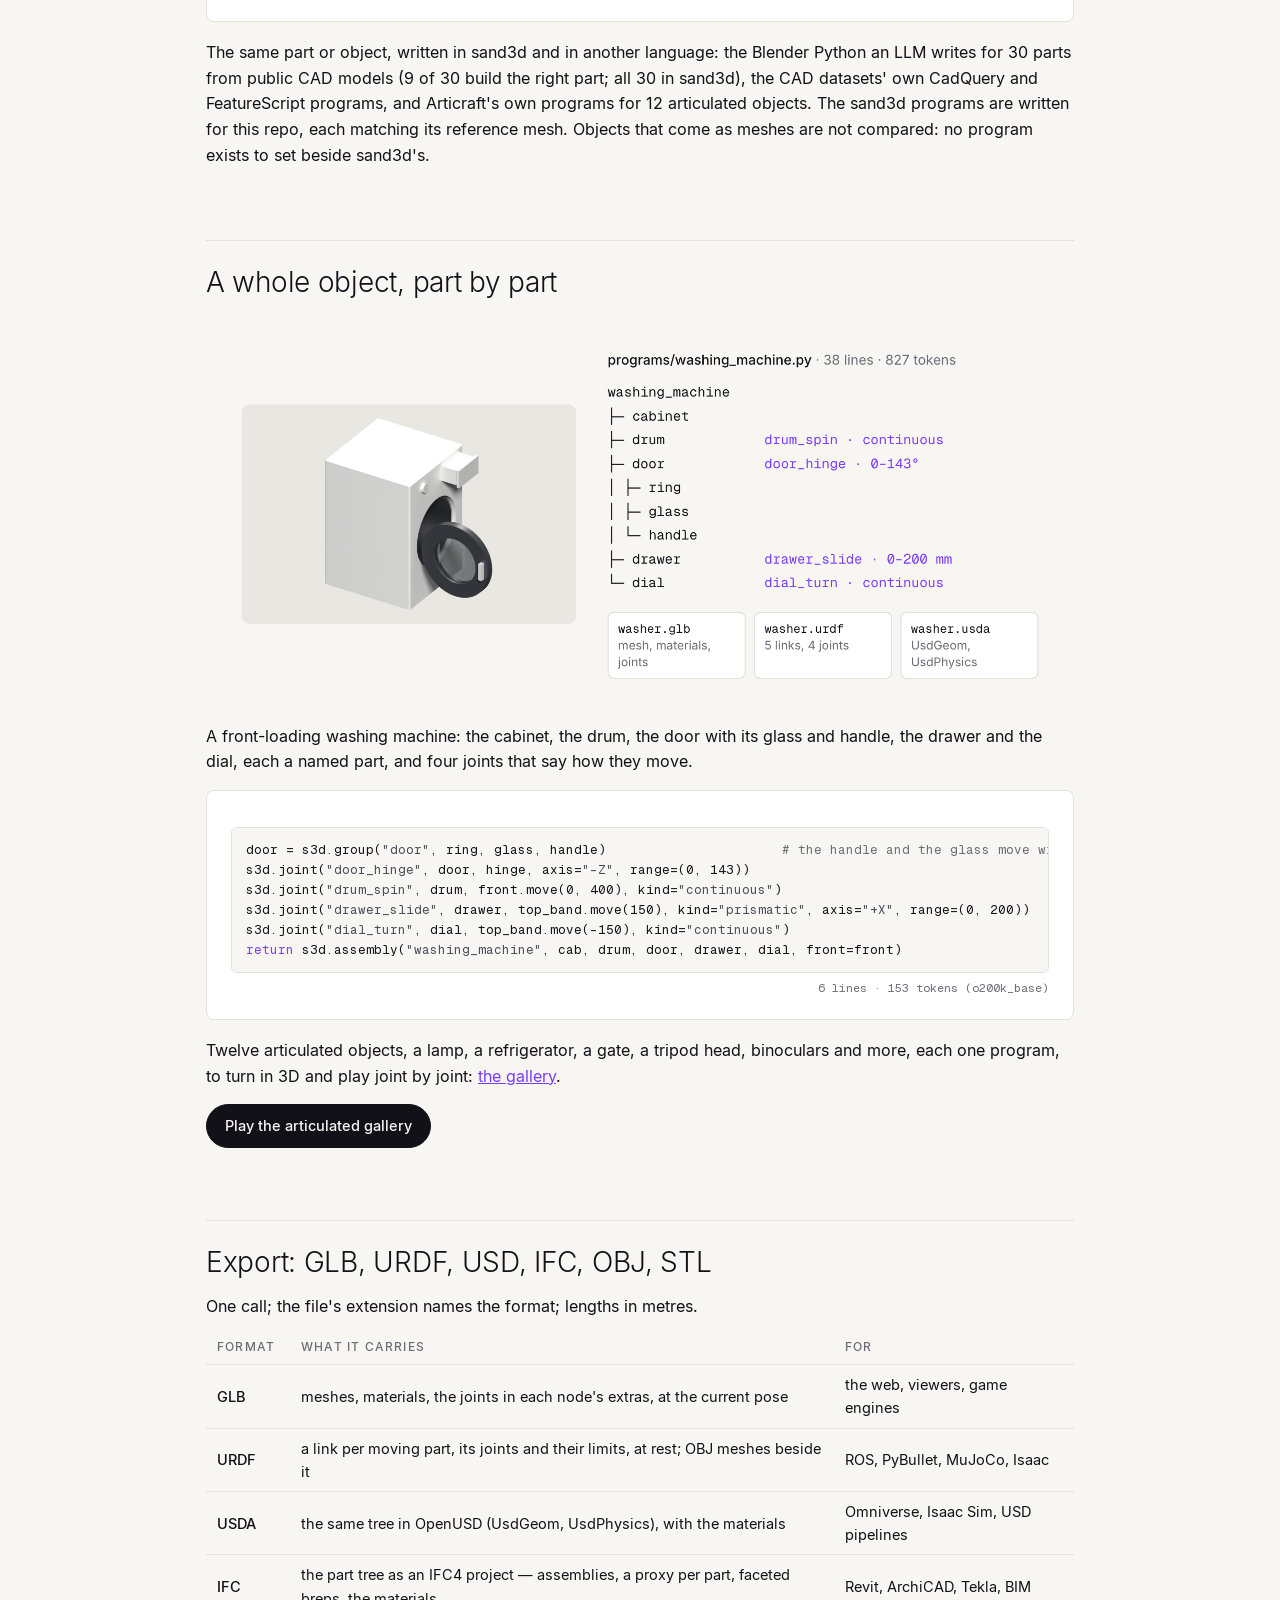
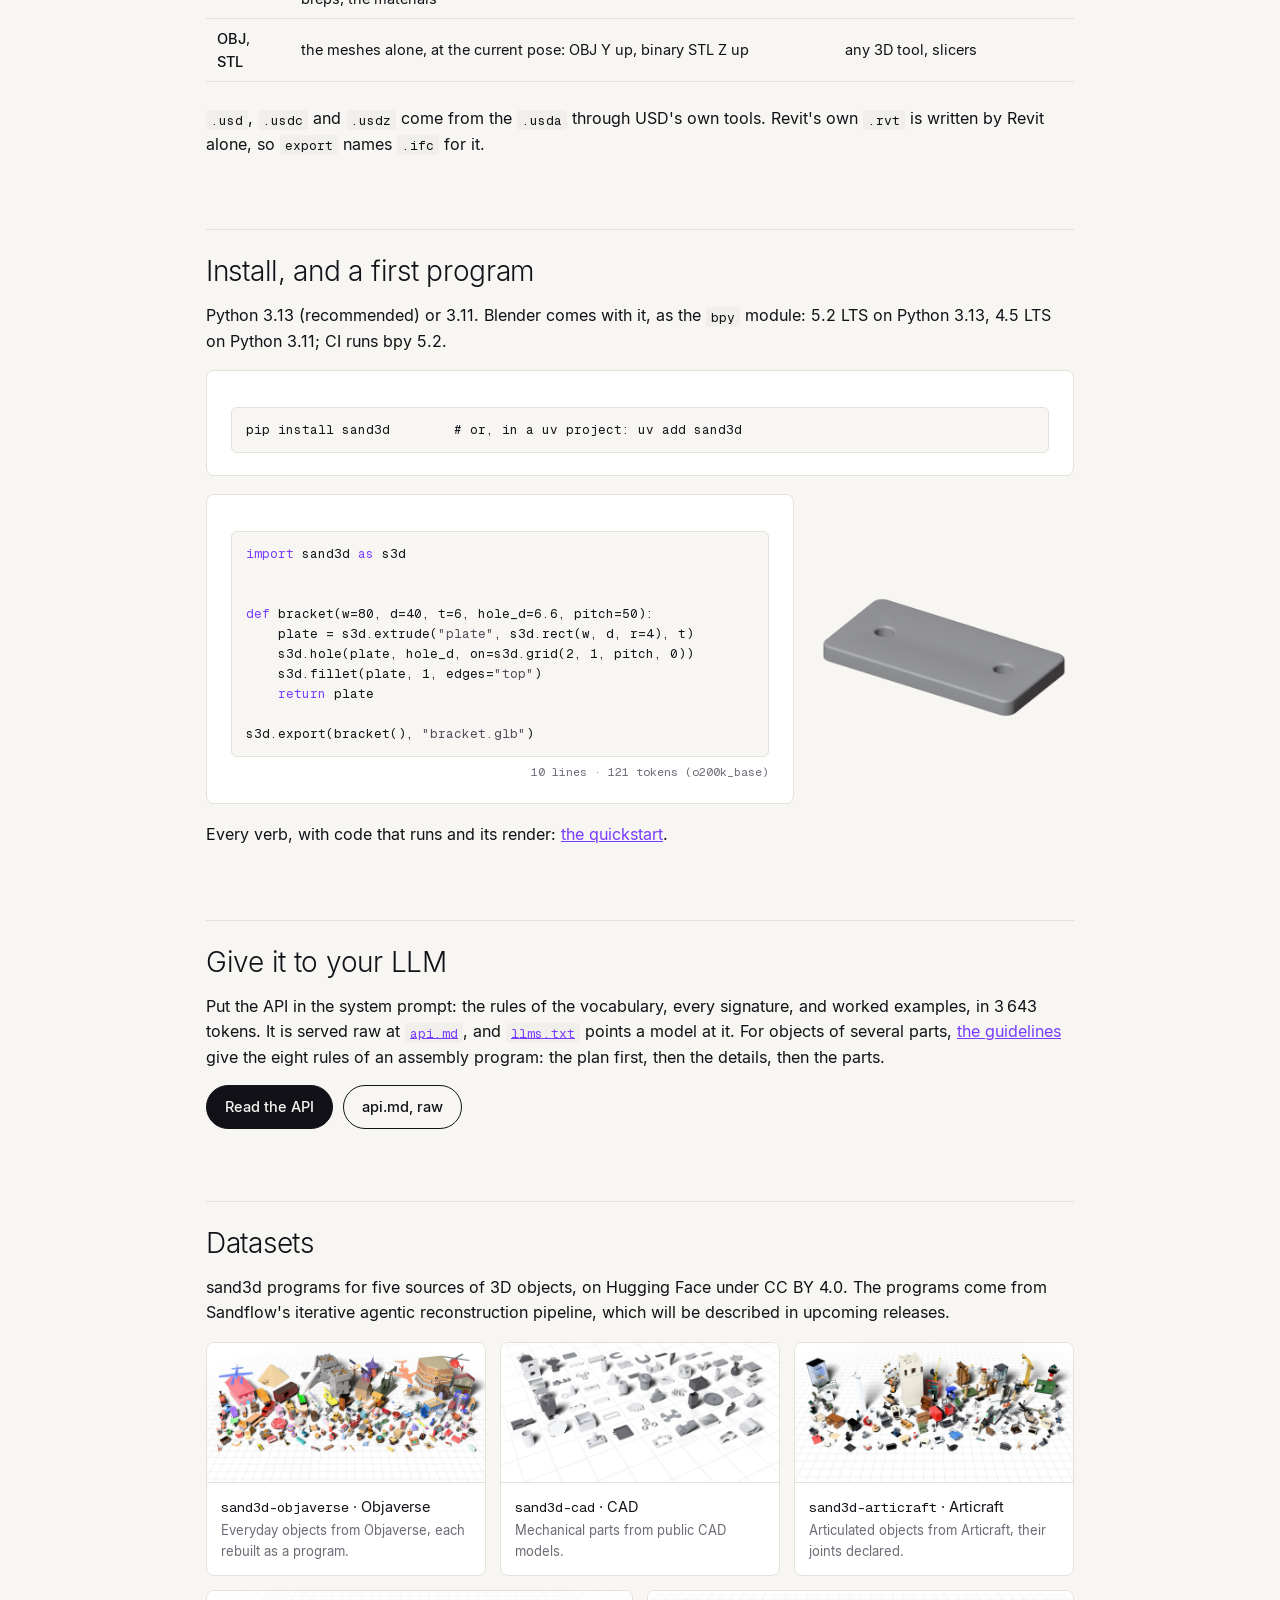
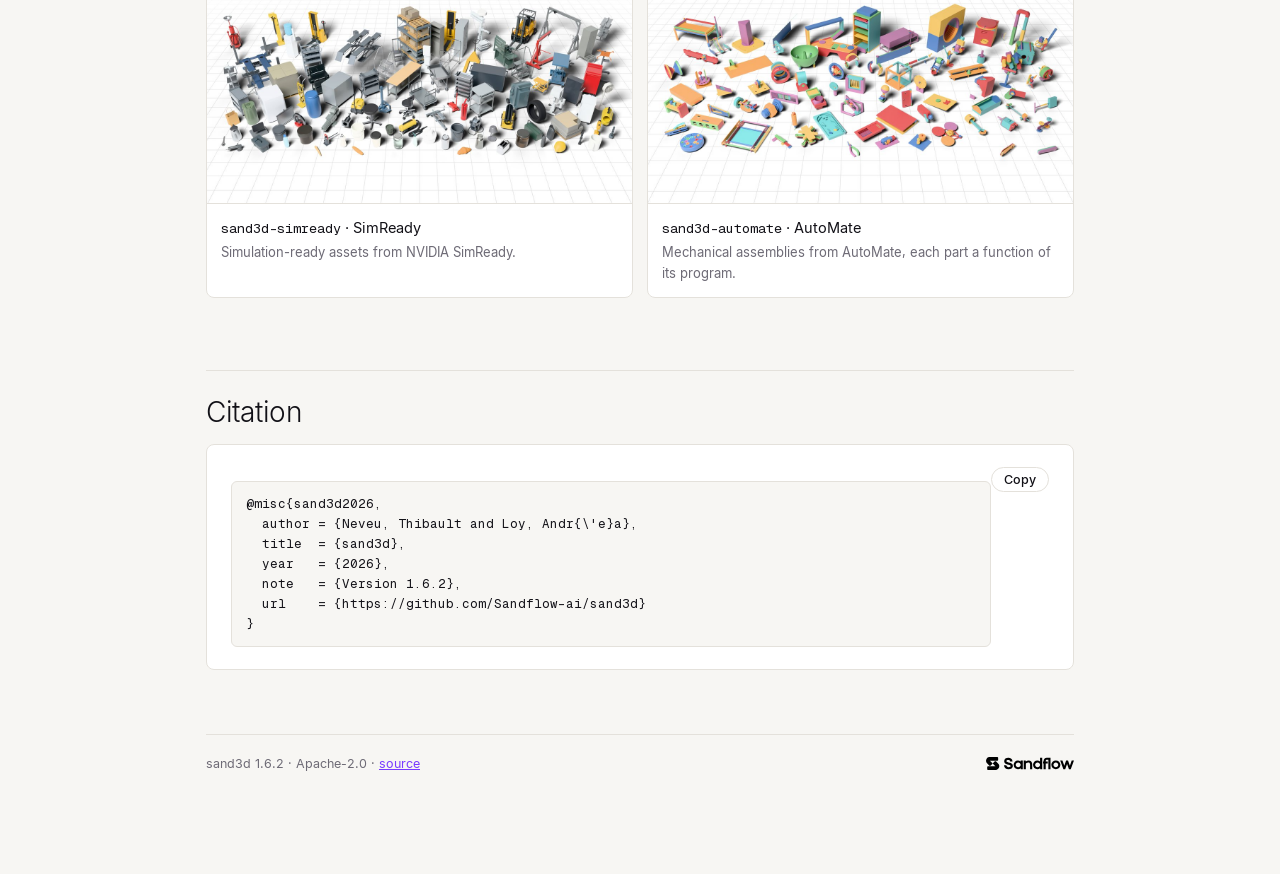
==== commit c5302d9b: "feat: export writes .ifc, and names it for Revit's .rvt IFC4 is the open standard (ISO 16739) that R" ====
--- a/site/index.html
+++ b/site/index.html
@@ -61,14 +61,15 @@
 to turn in 3D and play joint by joint: <a href="gallery.html">the gallery</a>.</p>
 <div class="actions"><a class="btn plein" href="gallery.html">Play the articulated gallery</a></div>
 
-<h2 id="export">Export: GLB, URDF, USD, OBJ, STL</h2>
+<h2 id="export">Export: GLB, URDF, USD, IFC, OBJ, STL</h2>
 <p>One call; the file's extension names the format; lengths in metres.</p>
 <div class="tablo"><table><tr><th>format</th><th>what it carries</th><th>for</th></tr>
 <tr><td><strong>GLB</strong></td><td>meshes, materials, the joints in each node's extras, at the current pose</td><td>the web, viewers, game engines</td></tr>
 <tr><td><strong>URDF</strong></td><td>a link per moving part, its joints and their limits, at rest; OBJ meshes beside it</td><td>ROS, PyBullet, MuJoCo, Isaac</td></tr>
 <tr><td><strong>USDA</strong></td><td>the same tree in OpenUSD (UsdGeom, UsdPhysics), with the materials</td><td>Omniverse, Isaac Sim, USD pipelines</td></tr>
+<tr><td><strong>IFC</strong></td><td>the part tree as an IFC4 project — assemblies, a proxy per part, faceted breps, the materials</td><td>Revit, ArchiCAD, Tekla, BIM</td></tr>
 <tr><td><strong>OBJ</strong>, <strong>STL</strong></td><td>the meshes alone, at the current pose: OBJ Y up, binary STL Z up</td><td>any 3D tool, slicers</td></tr></table></div>
-<p><code>.usd</code>, <code>.usdc</code> and <code>.usdz</code> come from the <code>.usda</code> through USD's own tools.</p>
+<p><code>.usd</code>, <code>.usdc</code> and <code>.usdz</code> come from the <code>.usda</code> through USD's own tools. Revit's own <code>.rvt</code> is written by Revit alone, so <code>export</code> names <code>.ifc</code> for it.</p>
 
 <h2 id="start">Install, and a first program</h2>
 <p>Python 3.13 (recommended) or 3.11. Blender comes with it, as the <code>bpy</code> module: 5.2 LTS on Python 3.13,
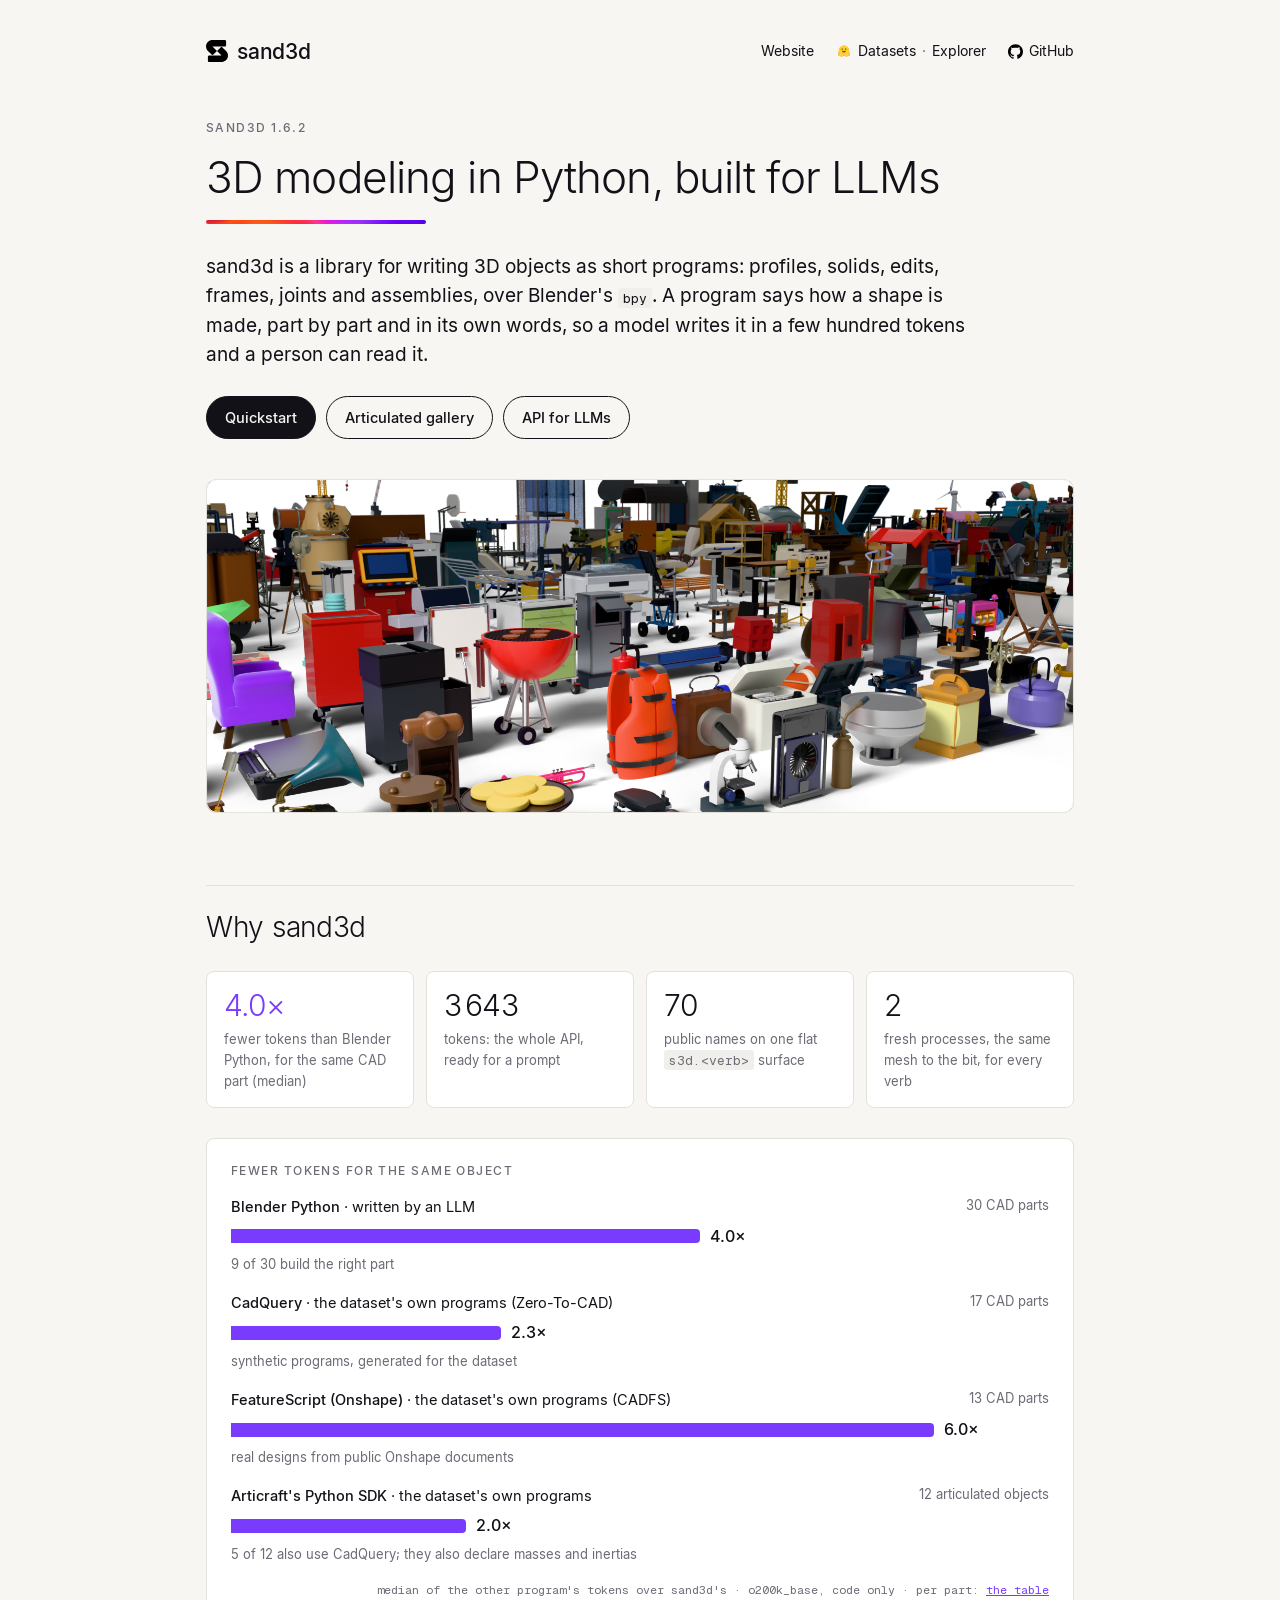
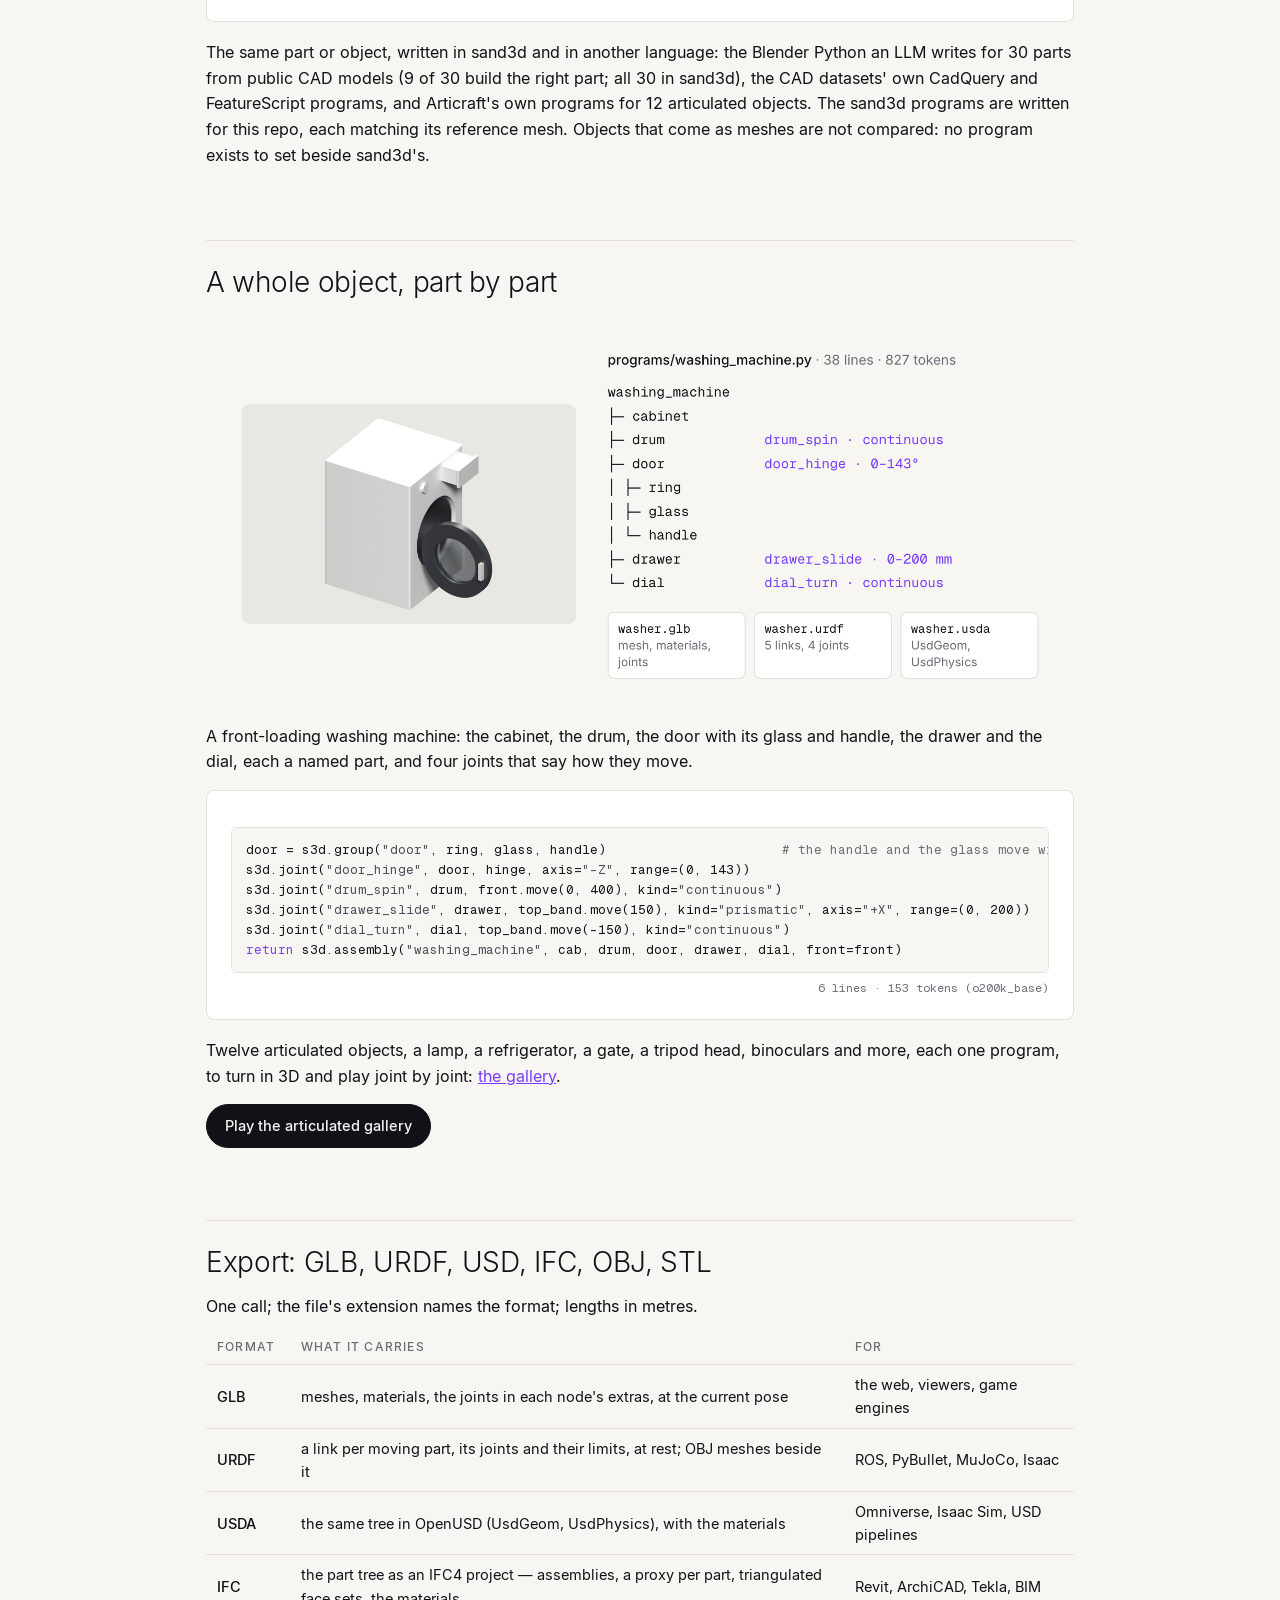
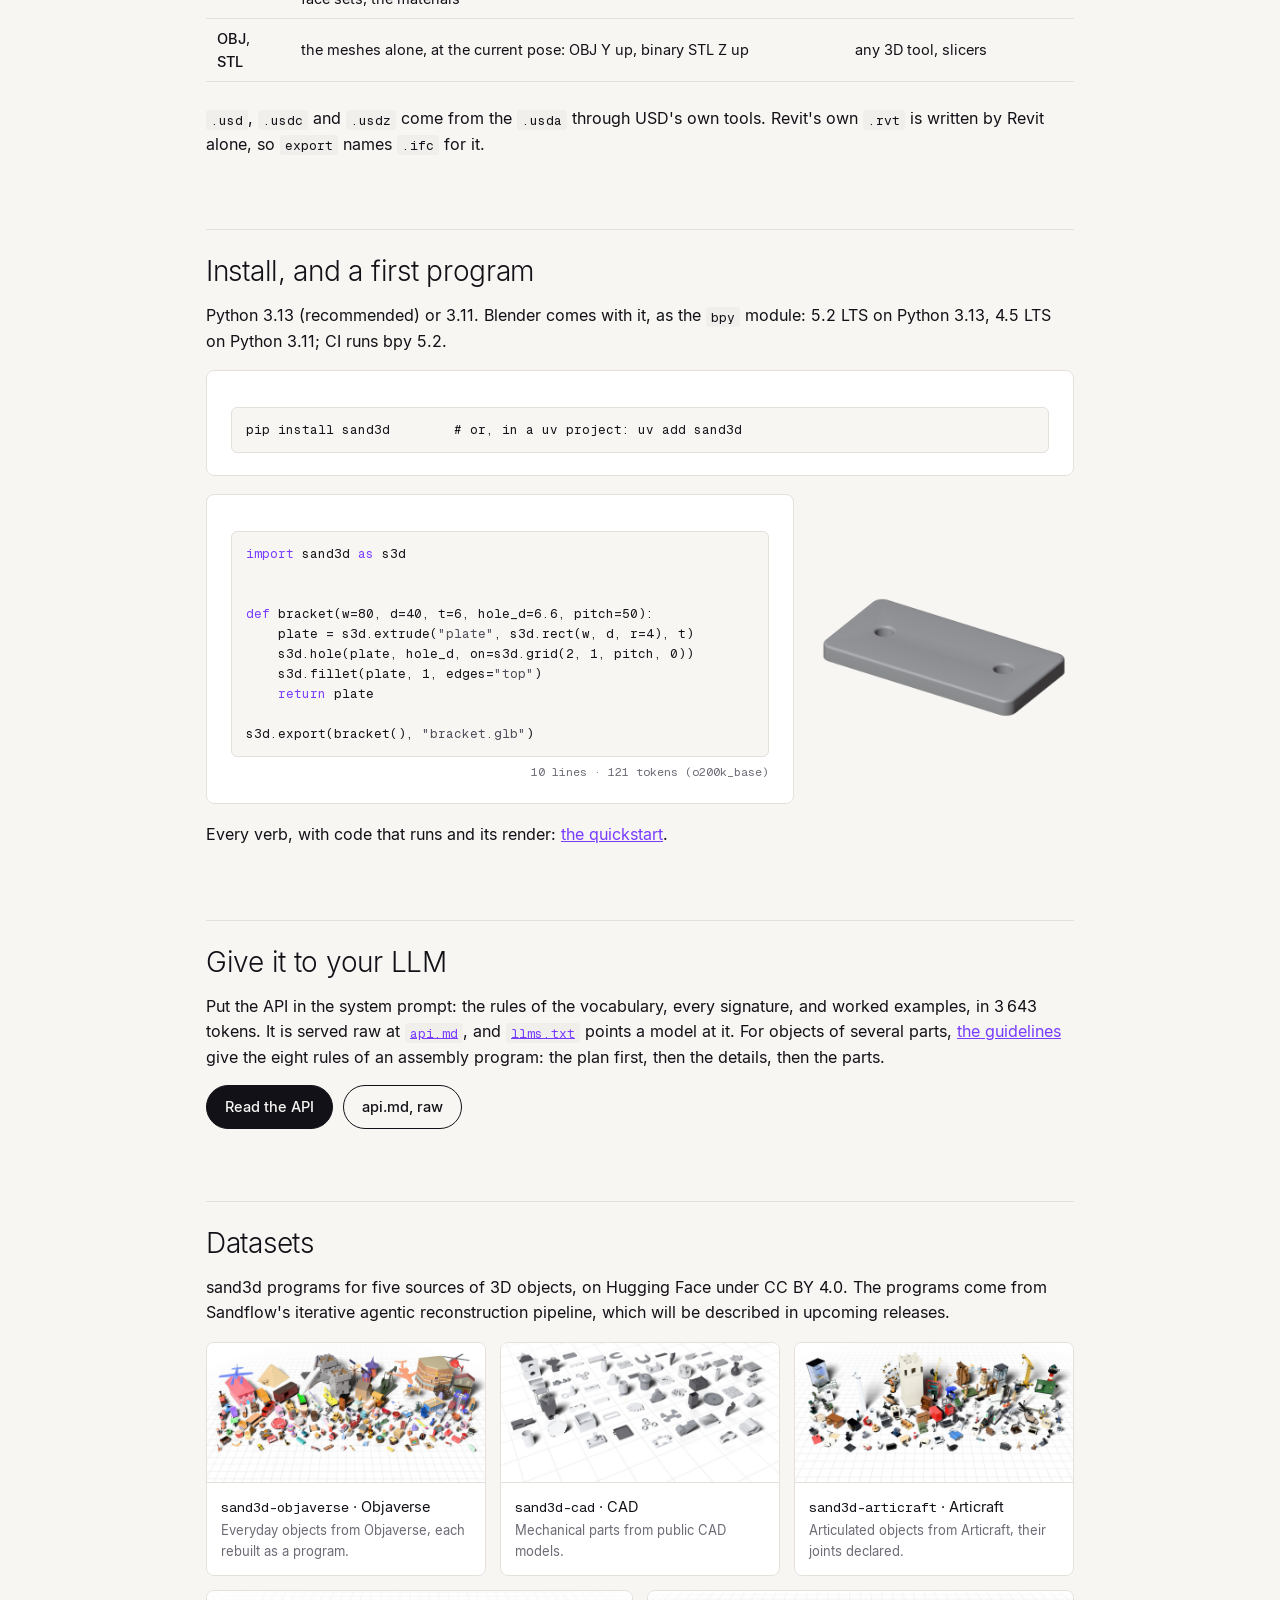
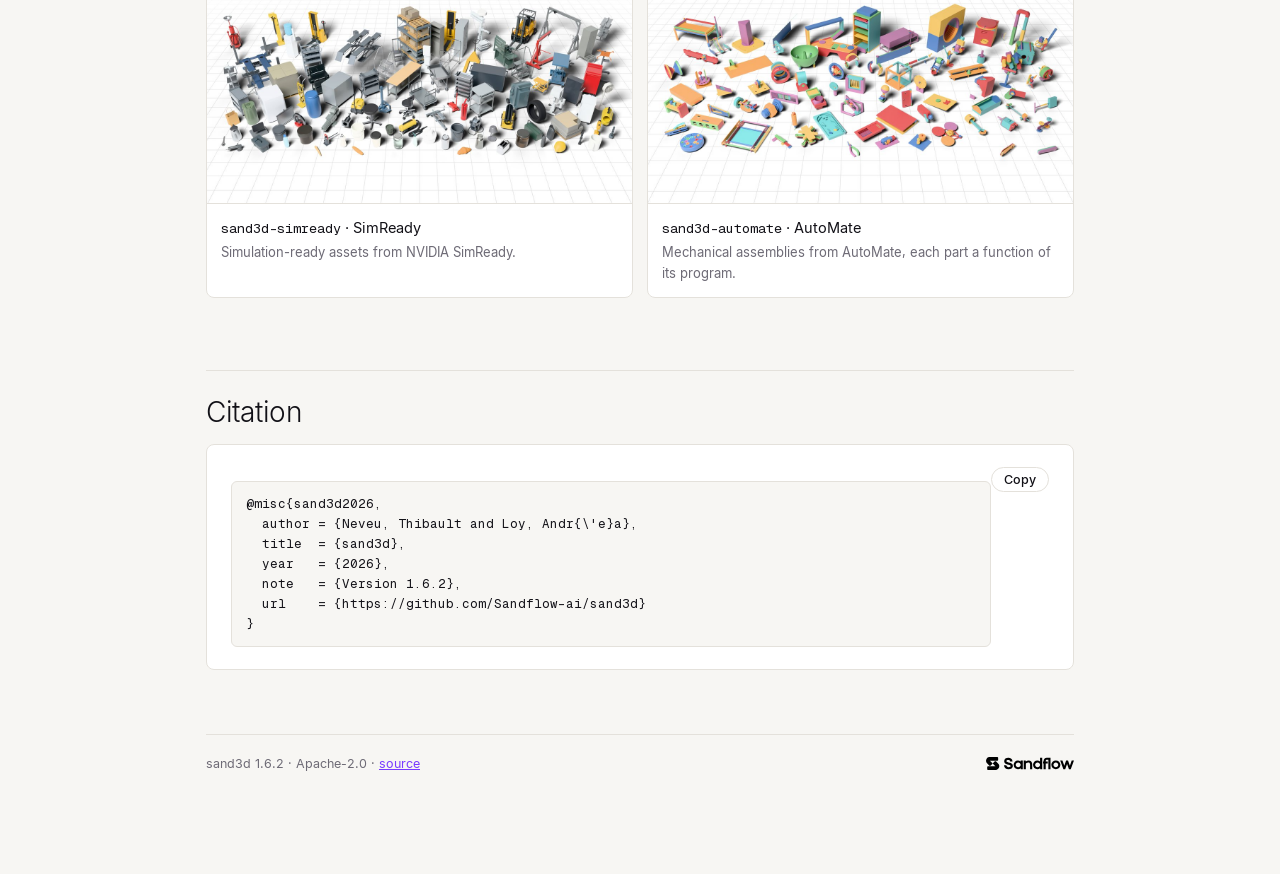
==== commit ab419384: "fix: IFC export answers review — valid owner history, face sets, sRGB, unique ids - IfcOwnerHistory " ====
--- a/site/index.html
+++ b/site/index.html
@@ -67,7 +67,7 @@
 <tr><td><strong>GLB</strong></td><td>meshes, materials, the joints in each node's extras, at the current pose</td><td>the web, viewers, game engines</td></tr>
 <tr><td><strong>URDF</strong></td><td>a link per moving part, its joints and their limits, at rest; OBJ meshes beside it</td><td>ROS, PyBullet, MuJoCo, Isaac</td></tr>
 <tr><td><strong>USDA</strong></td><td>the same tree in OpenUSD (UsdGeom, UsdPhysics), with the materials</td><td>Omniverse, Isaac Sim, USD pipelines</td></tr>
-<tr><td><strong>IFC</strong></td><td>the part tree as an IFC4 project — assemblies, a proxy per part, faceted breps, the materials</td><td>Revit, ArchiCAD, Tekla, BIM</td></tr>
+<tr><td><strong>IFC</strong></td><td>the part tree as an IFC4 project — assemblies, a proxy per part, triangulated face sets, the materials</td><td>Revit, ArchiCAD, Tekla, BIM</td></tr>
 <tr><td><strong>OBJ</strong>, <strong>STL</strong></td><td>the meshes alone, at the current pose: OBJ Y up, binary STL Z up</td><td>any 3D tool, slicers</td></tr></table></div>
 <p><code>.usd</code>, <code>.usdc</code> and <code>.usdz</code> come from the <code>.usda</code> through USD's own tools. Revit's own <code>.rvt</code> is written by Revit alone, so <code>export</code> names <code>.ifc</code> for it.</p>
 
